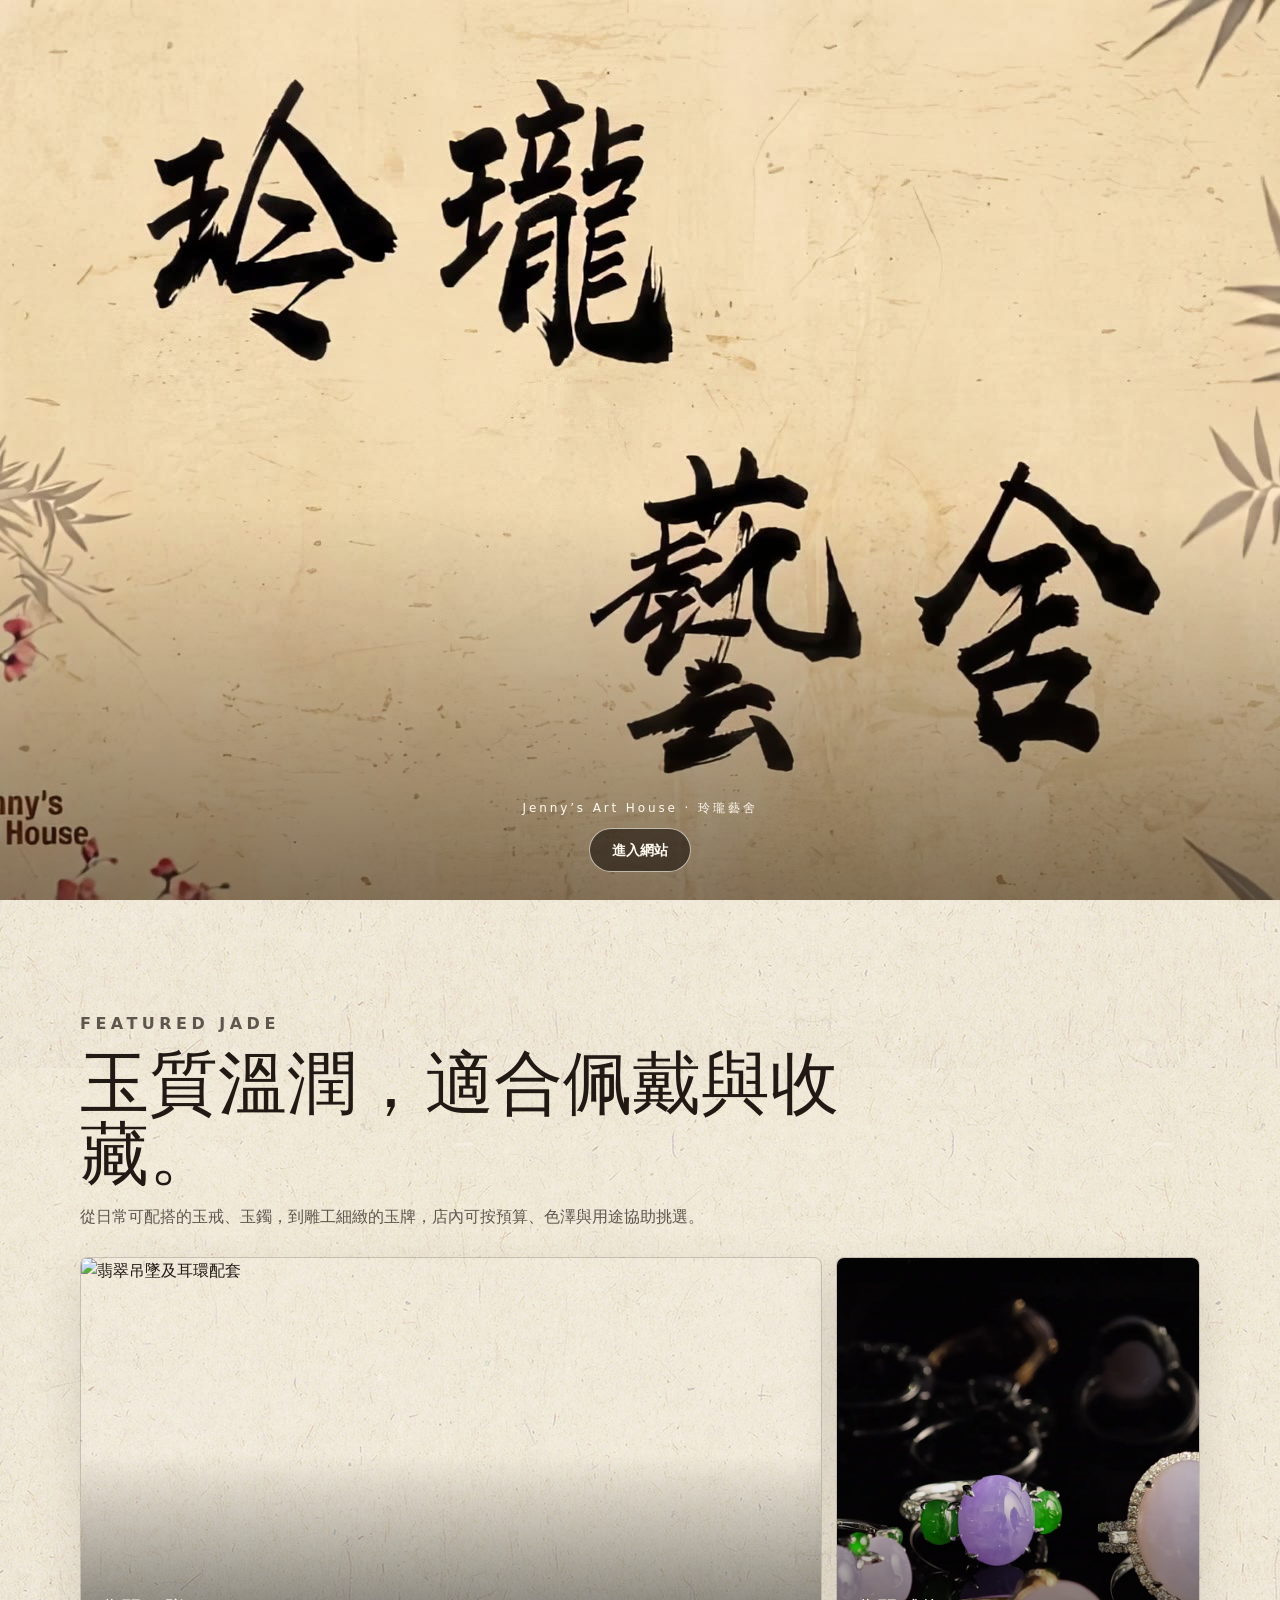
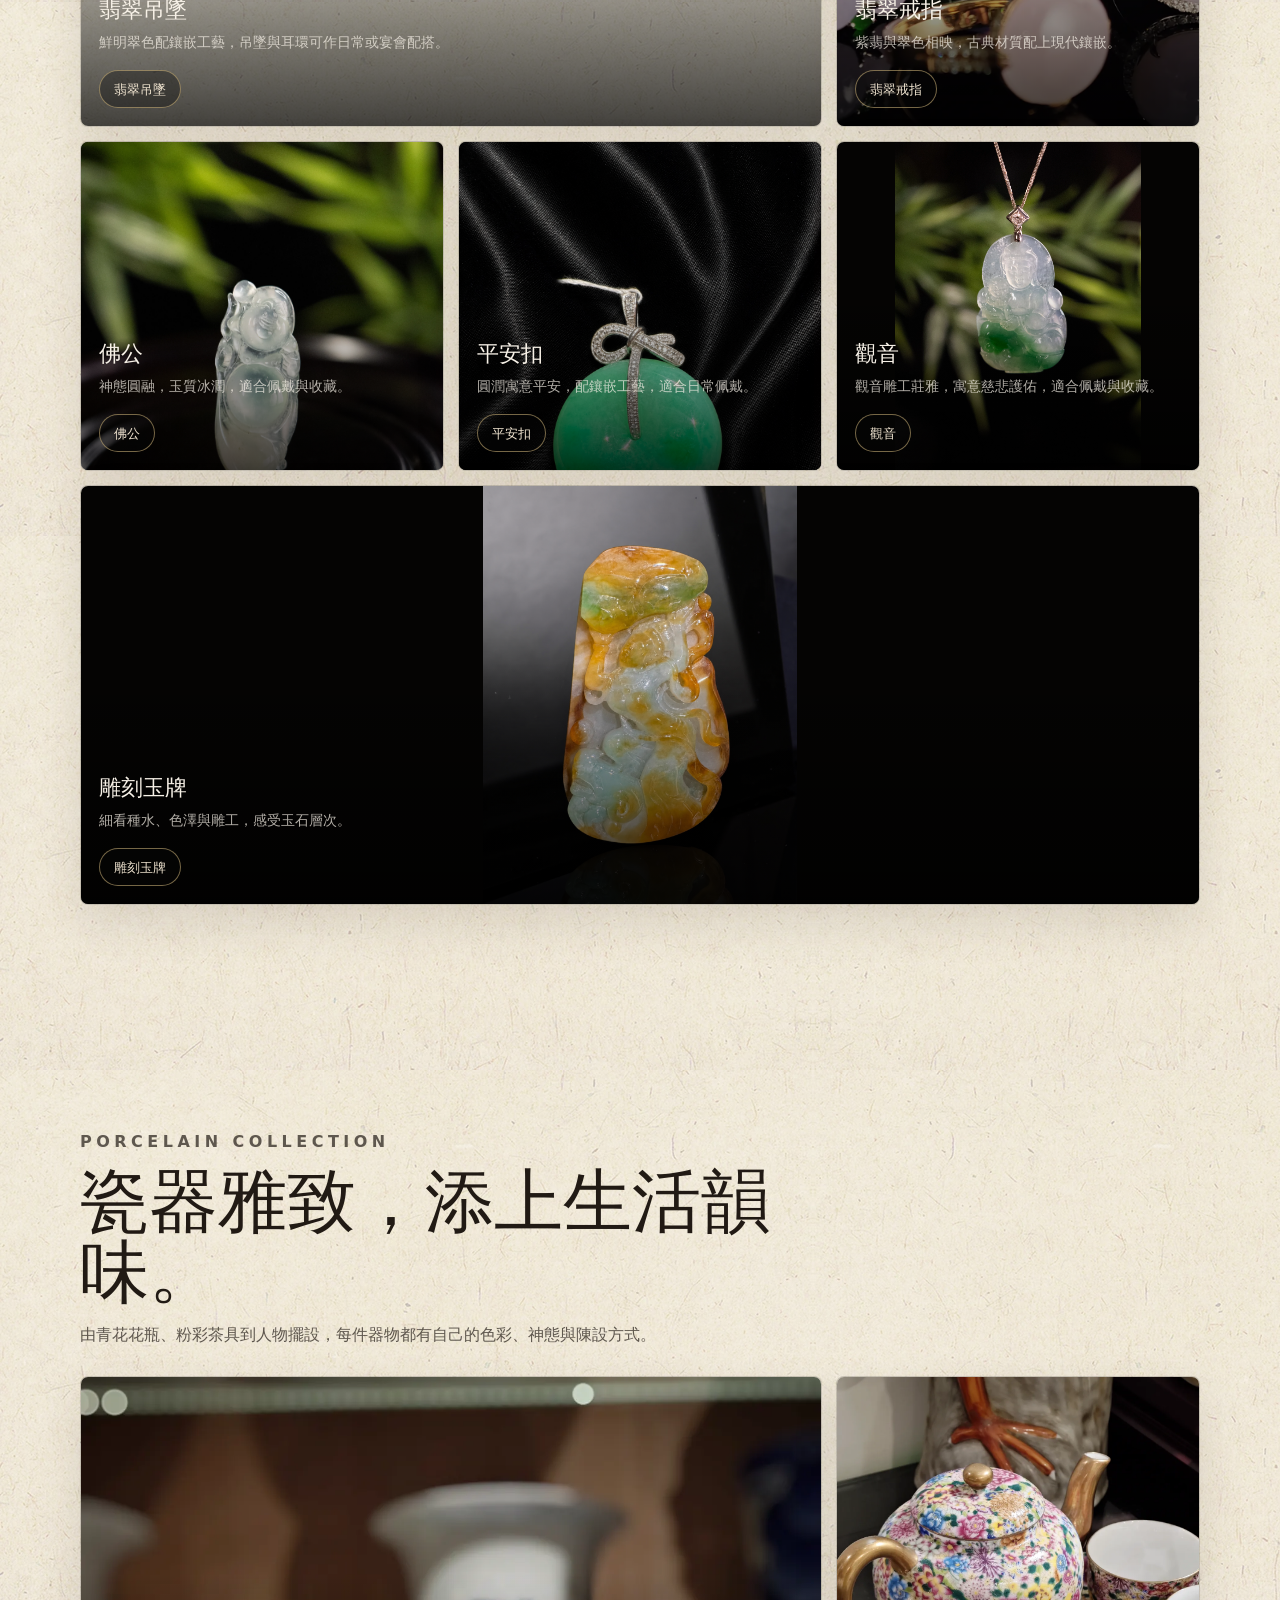
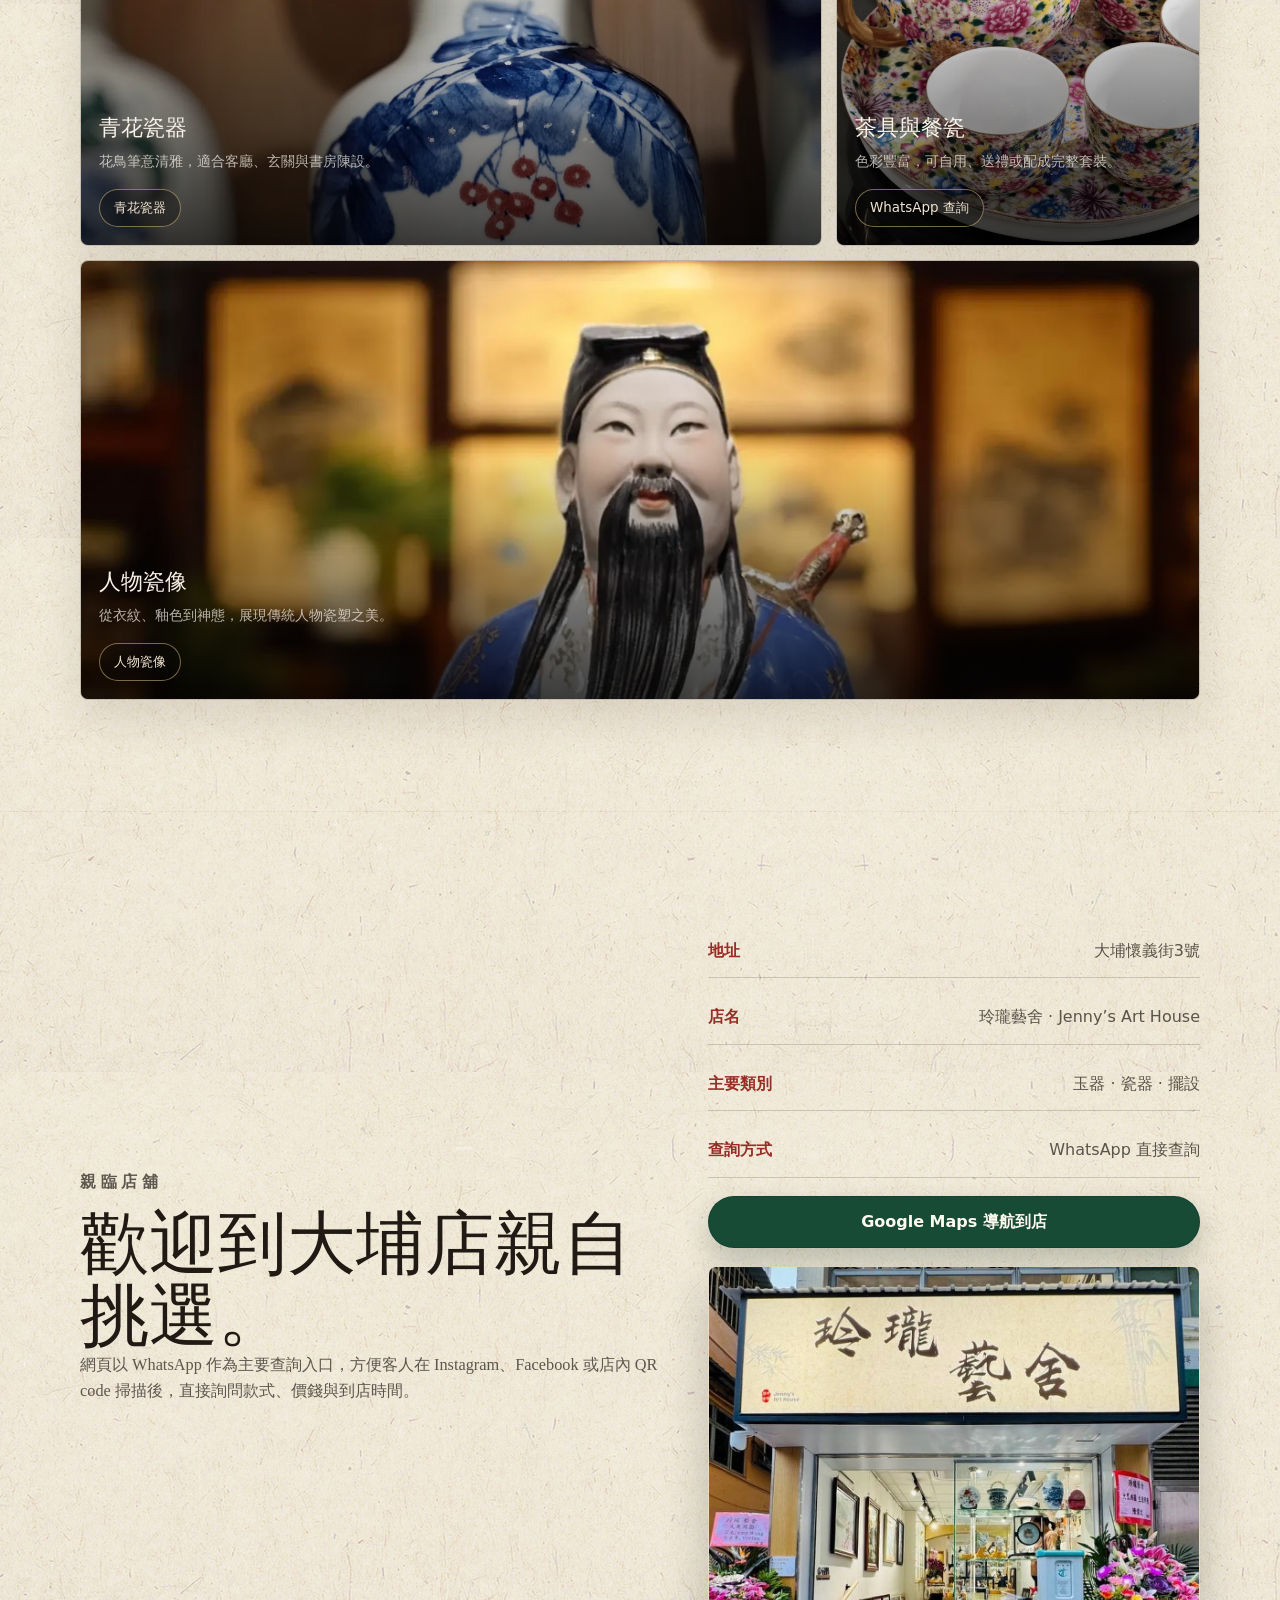
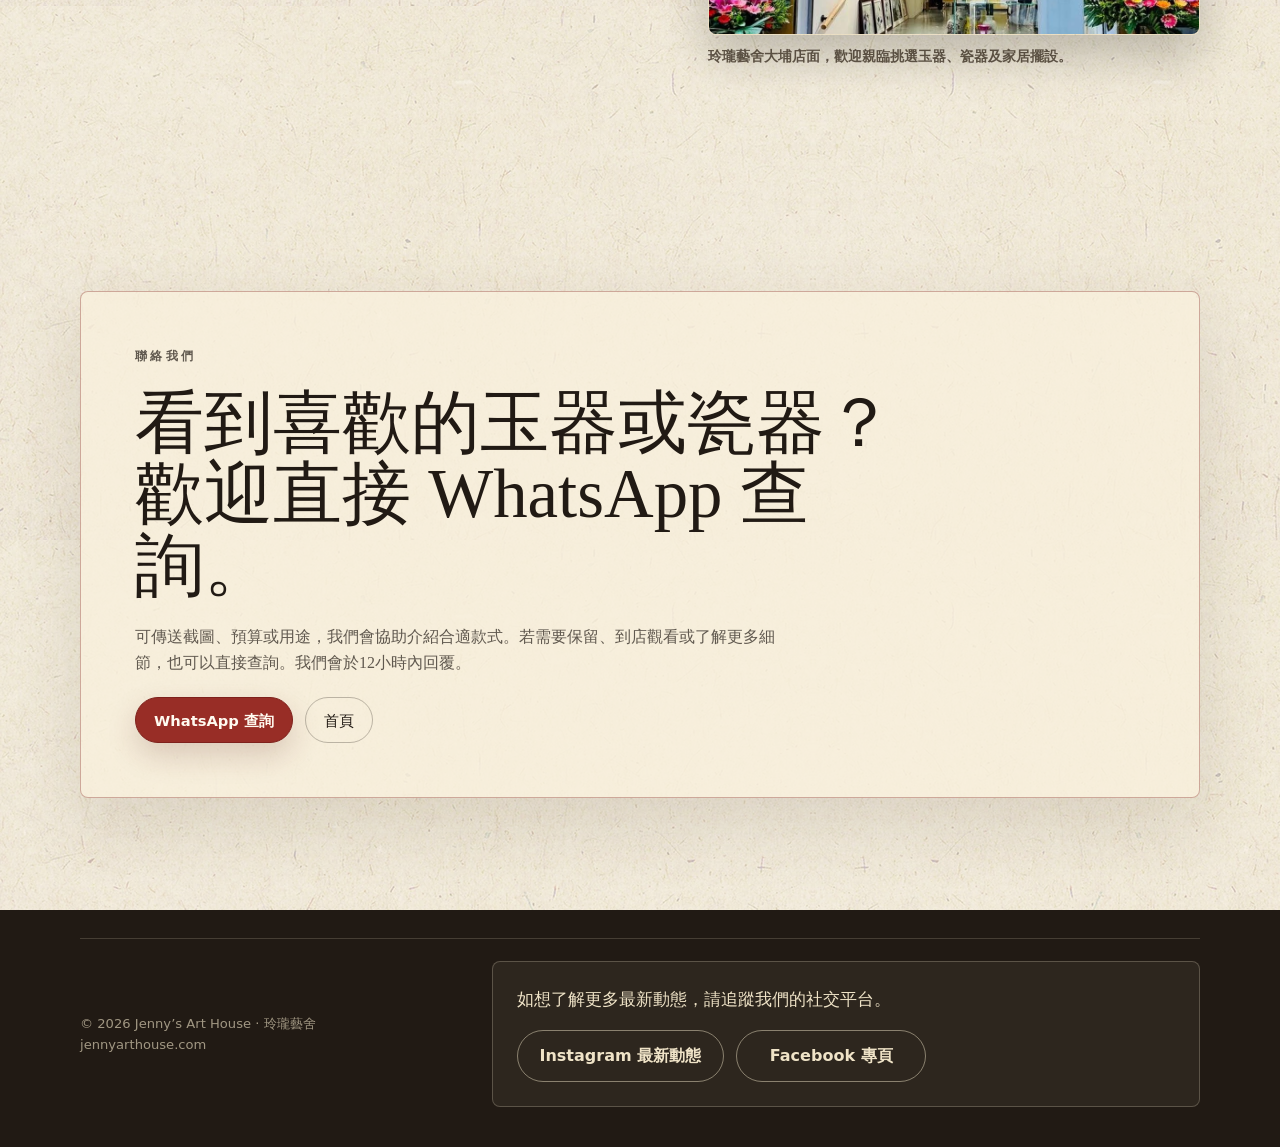
==== index.html @ 957bd38a "Replace icy Buddha photos" ====
<!doctype html>
<html lang="zh-Hant">
<head>
  <meta charset="utf-8">
  <meta name="viewport" content="width=device-width, initial-scale=1">
  <meta name="description" content="Jenny’s Art House 玲瓏藝舍是位於香港大埔懷義街3號的玉器與瓷器精品店，提供典雅玉飾、現代瓷器與家居擺設。">
  <title>Jenny’s Art House 玲瓏藝舍 | 玉器與瓷器</title>
  <style>
    :root {
      --ink: #0b0b0b;
      --charcoal: #141311;
      --panel: #1d1a16;
      --paper: #f7f1e7;
      --muted: #b9ab97;
      --gold: #d8bd80;
      --soft-gold: #f1e5d1;
      --jade: #74a889;
      --porcelain: #d9e6ed;
      --line: rgba(241, 229, 209, .18);
      --shadow: 0 24px 80px rgba(0, 0, 0, .32);
    }

    * {
      box-sizing: border-box;
    }

    html {
      scroll-behavior: smooth;
    }

    body {
      margin: 0;
      color: var(--paper);
      background: var(--ink);
      font-family: "Noto Serif TC", "Songti TC", "PMingLiU", Georgia, serif;
      line-height: 1.6;
      -webkit-font-smoothing: antialiased;
      text-rendering: optimizeLegibility;
    }

    body.intro-active {
      overflow: hidden;
    }

    a {
      color: inherit;
      text-decoration: none;
    }

    img,
    svg {
      display: block;
      max-width: 100%;
    }

    .intro {
      position: fixed;
      inset: 0;
      z-index: 1000;
      display: grid;
      place-items: center;
      min-height: 100svh;
      padding: 24px;
      background:
        radial-gradient(circle at 50% 42%, rgba(216, 189, 128, .12), transparent 36%),
        radial-gradient(circle at 18% 18%, rgba(116, 168, 137, .1), transparent 32%),
        #0b0b0b;
      transition: opacity .85s ease, visibility .85s ease;
    }

    .intro.is-hidden {
      opacity: 0;
      visibility: hidden;
      pointer-events: none;
    }

    .intro-inner {
      display: grid;
      place-items: center;
      width: min(92vw, 520px);
      text-align: center;
    }

    .plum-mark {
      width: clamp(164px, 48vw, 300px);
      overflow: visible;
      opacity: 0;
      transform: scale(.48) rotate(-28deg);
      animation: bloom 2.5s cubic-bezier(.2, .78, .22, 1) forwards;
      filter: drop-shadow(0 18px 50px rgba(216, 189, 128, .18));
    }

    .plum-mark .petal {
      transform-box: fill-box;
      transform-origin: center;
      opacity: 0;
      animation: petalOpen 1.45s cubic-bezier(.25, .8, .25, 1) forwards;
    }

    .plum-mark .p2 { animation-delay: .15s; }
    .plum-mark .p3 { animation-delay: .3s; }
    .plum-mark .p4 { animation-delay: .45s; }
    .plum-mark .p5 { animation-delay: .6s; }
    .plum-mark .branch { stroke-dasharray: 470; stroke-dashoffset: 470; animation: branchDraw 2.1s ease .15s forwards; }
    .plum-mark .small { opacity: 0; animation: fadeUp .9s ease 1.25s forwards; }

    .intro-title {
      margin: 22px 0 6px;
      color: var(--soft-gold);
      font-family: "Cormorant Garamond", Georgia, serif;
      font-size: clamp(2rem, 9vw, 4.7rem);
      font-weight: 500;
      letter-spacing: .1em;
      line-height: .95;
      opacity: 0;
      transform: translateY(14px) scale(.96);
      animation: titlePop 1s cubic-bezier(.2, .78, .22, 1) 1.5s forwards;
    }

    .intro-subtitle {
      margin: 0 0 26px;
      color: rgba(241, 229, 209, .72);
      font-size: clamp(.9rem, 3vw, 1.05rem);
      letter-spacing: .32em;
      opacity: 0;
      animation: fadeUp .8s ease 1.8s forwards;
    }

    .intro .cta {
      opacity: 0;
      transform: translateY(12px);
      animation: fadeUp .85s ease 2.25s forwards;
    }

    @keyframes bloom {
      0% { opacity: 0; transform: scale(.48) rotate(-28deg); }
      34% { opacity: 1; }
      100% { opacity: 1; transform: scale(1) rotate(0deg); }
    }

    @keyframes petalOpen {
      0% { opacity: 0; transform: scale(.2) rotate(-18deg); }
      100% { opacity: 1; transform: scale(1) rotate(0deg); }
    }

    @keyframes branchDraw {
      to { stroke-dashoffset: 0; }
    }

    @keyframes titlePop {
      to { opacity: 1; transform: translateY(0) scale(1); }
    }

    @keyframes fadeUp {
      to { opacity: 1; transform: translateY(0); }
    }

    @media (prefers-reduced-motion: reduce) {
      *,
      *::before,
      *::after {
        scroll-behavior: auto !important;
        animation-duration: .01ms !important;
        animation-iteration-count: 1 !important;
        transition-duration: .01ms !important;
      }

      body.intro-active {
        overflow: auto;
      }

      .intro {
        display: none;
      }
    }

    .site-header {
      position: sticky;
      top: 0;
      z-index: 20;
      border-bottom: 1px solid rgba(241, 229, 209, .12);
      background: rgba(11, 11, 11, .78);
      backdrop-filter: blur(18px);
    }

    .nav {
      display: flex;
      align-items: center;
      justify-content: space-between;
      gap: 16px;
      width: min(1120px, calc(100% - 32px));
      min-height: 68px;
      margin: 0 auto;
    }

    .brand {
      display: grid;
      gap: 1px;
      flex: 0 0 auto;
      font-family: "Cormorant Garamond", Georgia, serif;
      font-size: 1rem;
      letter-spacing: .16em;
      color: var(--soft-gold);
      line-height: 1.1;
    }

    .brand span {
      color: var(--muted);
      font-family: "Noto Serif TC", "Songti TC", serif;
      font-size: .7rem;
      letter-spacing: .26em;
    }

    .nav-links {
      display: none;
      align-items: center;
      gap: 22px;
      color: rgba(247, 241, 231, .78);
      font-family: "Noto Sans TC", system-ui, sans-serif;
      font-size: .88rem;
    }

    .nav-links a {
      transition: color .2s ease;
    }

    .nav-links a:hover {
      color: var(--soft-gold);
    }

    .category-shortcuts {
      position: fixed;
      top: 68px;
      left: 0;
      right: 0;
      z-index: 19;
      display: flex;
      gap: 8px;
      overflow-x: auto;
      padding: 8px max(16px, calc((100vw - 1120px) / 2));
      border-bottom: 1px solid rgba(241, 229, 209, .12);
      background: rgba(11, 11, 11, .62);
      backdrop-filter: blur(14px);
      scrollbar-width: none;
    }

    .category-shortcuts::-webkit-scrollbar {
      display: none;
    }

    .category-shortcuts a {
      flex: 0 0 auto;
      display: inline-flex;
      align-items: center;
      min-height: 34px;
      padding: 0 12px;
      border: 1px solid rgba(216, 189, 128, .28);
      border-radius: 999px;
      color: var(--soft-gold);
      background: rgba(247, 241, 231, .08);
      font-family: "Noto Sans TC", system-ui, sans-serif;
      font-size: .78rem;
      font-weight: 650;
      white-space: nowrap;
    }

    .cta {
      display: inline-flex;
      align-items: center;
      justify-content: center;
      gap: 10px;
      min-height: 46px;
      padding: 0 18px;
      border: 1px solid rgba(216, 189, 128, .7);
      border-radius: 999px;
      color: #17120c;
      background: linear-gradient(135deg, #f8e9bf, #cda75b);
      box-shadow: 0 12px 34px rgba(216, 189, 128, .16);
      font-family: "Noto Sans TC", system-ui, sans-serif;
      font-size: .92rem;
      font-weight: 600;
      white-space: nowrap;
      transition: transform .2s ease, box-shadow .2s ease;
    }

    .cta:hover {
      transform: translateY(-2px);
      box-shadow: 0 18px 44px rgba(216, 189, 128, .24);
    }

    .cta svg {
      width: 18px;
      height: 18px;
    }

    main {
      overflow: hidden;
    }

    .hero {
      position: relative;
      display: grid;
      align-items: center;
      min-height: calc(100svh - 68px);
      padding: clamp(44px, 8vw, 88px) 0 clamp(56px, 9vw, 96px);
      background:
        linear-gradient(100deg, rgba(11, 11, 11, .98) 0%, rgba(11, 11, 11, .72) 46%, rgba(11, 11, 11, .25) 100%),
        radial-gradient(circle at 78% 32%, rgba(216, 189, 128, .18), transparent 27%),
        linear-gradient(145deg, #11100e 0%, #1c1915 52%, #0b0b0b 100%);
    }

    .hero::after {
      content: "";
      position: absolute;
      inset: auto 0 0;
      height: 120px;
      background: linear-gradient(180deg, transparent, var(--ink));
      pointer-events: none;
    }

    .hero-wrap {
      position: relative;
      z-index: 1;
      display: grid;
      gap: clamp(34px, 8vw, 68px);
      width: min(1120px, calc(100% - 32px));
      margin: 0 auto;
    }

    .hero-copy {
      max-width: 680px;
    }

    .eyebrow {
      margin: 0 0 14px;
      color: var(--gold);
      font-family: "Noto Sans TC", system-ui, sans-serif;
      font-size: .78rem;
      font-weight: 600;
      letter-spacing: .28em;
      text-transform: uppercase;
    }

    h1,
    h2,
    h3,
    p {
      margin-top: 0;
    }

    h1 {
      margin-bottom: 18px;
      color: var(--soft-gold);
      font-family: "Cormorant Garamond", Georgia, serif;
      font-size: clamp(3.2rem, 16vw, 8.25rem);
      font-weight: 500;
      line-height: .82;
      letter-spacing: 0;
    }

    .hero-lede {
      max-width: 590px;
      margin-bottom: 28px;
      color: rgba(247, 241, 231, .78);
      font-size: clamp(1.03rem, 3.6vw, 1.32rem);
    }

    .hero-actions {
      display: flex;
      flex-wrap: wrap;
      gap: 12px;
      align-items: center;
    }

    .ghost-link {
      display: inline-flex;
      align-items: center;
      justify-content: center;
      min-height: 46px;
      padding: 0 18px;
      border: 1px solid rgba(247, 241, 231, .2);
      border-radius: 999px;
      color: var(--paper);
      font-family: "Noto Sans TC", system-ui, sans-serif;
      font-size: .92rem;
      transition: border-color .2s ease, background .2s ease;
    }

    .ghost-link:hover {
      border-color: rgba(216, 189, 128, .62);
      background: rgba(216, 189, 128, .08);
    }

    .hero-art {
      display: grid;
      grid-template-columns: 1fr 1fr;
      gap: 12px;
      min-height: 320px;
    }

    .object-tile {
      position: relative;
      overflow: hidden;
      min-height: 220px;
      border: 1px solid rgba(247, 241, 231, .14);
      border-radius: 8px;
      background: rgba(255, 255, 255, .04);
      box-shadow: var(--shadow);
      isolation: isolate;
    }

    .object-tile.large {
      grid-row: span 2;
      min-height: 456px;
    }

    .object-tile::before {
      content: "";
      position: absolute;
      inset: 0;
      z-index: -1;
      background: radial-gradient(circle at 50% 28%, rgba(255, 255, 255, .18), transparent 28%),
        linear-gradient(155deg, rgba(216, 189, 128, .1), rgba(255, 255, 255, .03));
    }

    .art-label {
      position: absolute;
      inset: auto 16px 14px;
      display: flex;
      align-items: end;
      justify-content: space-between;
      gap: 10px;
      color: rgba(247, 241, 231, .88);
      font-size: .86rem;
    }

    .art-label span {
      color: var(--muted);
      font-family: "Noto Sans TC", system-ui, sans-serif;
      font-size: .72rem;
    }

    .vase,
    .jade-disc,
    .tea-bowl {
      position: absolute;
      inset: 8% 8% 18%;
      margin: auto;
      width: min(74%, 280px);
      height: auto;
    }

    .jade-disc {
      inset-top: 12%;
      width: min(70%, 210px);
    }

    .tea-bowl {
      inset-top: 18%;
      width: min(78%, 230px);
    }

    section {
      padding: clamp(60px, 11vw, 112px) 0;
    }

    .section-wrap {
      width: min(1120px, calc(100% - 32px));
      margin: 0 auto;
    }

    .section-head {
      display: grid;
      gap: 12px;
      max-width: 760px;
      margin-bottom: 28px;
    }

    h2 {
      margin-bottom: 0;
      color: var(--soft-gold);
      font-size: clamp(2rem, 8vw, 4.3rem);
      font-weight: 500;
      line-height: 1.04;
    }

    .section-head p {
      margin-bottom: 0;
      color: rgba(247, 241, 231, .68);
      font-size: 1rem;
    }

    .gallery {
      display: grid;
      grid-template-columns: 1fr;
      gap: 14px;
    }

    .gallery-card {
      position: relative;
      overflow: hidden;
      min-height: 330px;
      border: 1px solid var(--line);
      border-radius: 8px;
      background: linear-gradient(145deg, rgba(255, 255, 255, .08), rgba(255, 255, 255, .02));
    }

    .gallery-card::after {
      content: "";
      position: absolute;
      inset: 0;
      background: linear-gradient(180deg, transparent 42%, rgba(0, 0, 0, .72) 100%);
      pointer-events: none;
    }

    .gallery-visual {
      position: absolute;
      inset: 0;
      display: grid;
      place-items: center;
      padding: 36px;
      color: inherit;
      text-decoration: none;
    }

    .gallery-visual svg {
      width: min(78%, 310px);
      height: auto;
      filter: drop-shadow(0 22px 42px rgba(0, 0, 0, .28));
    }

    .gallery-copy {
      position: absolute;
      inset: auto 18px 18px;
      z-index: 2;
    }

    .gallery-copy h3 {
      margin-bottom: 4px;
      color: var(--paper);
      font-size: 1.35rem;
      font-weight: 500;
    }

    .gallery-copy p {
      margin-bottom: 16px;
      color: rgba(247, 241, 231, .72);
      font-family: "Noto Sans TC", system-ui, sans-serif;
      font-size: .9rem;
    }

    .mini-cta {
      display: inline-flex;
      align-items: center;
      min-height: 38px;
      padding: 0 14px;
      border: 1px solid rgba(216, 189, 128, .54);
      border-radius: 999px;
      color: var(--soft-gold);
      background: rgba(11, 11, 11, .36);
      font-family: "Noto Sans TC", system-ui, sans-serif;
      font-size: .84rem;
    }

    .about-band {
      background:
        linear-gradient(180deg, rgba(255, 255, 255, .02), rgba(255, 255, 255, .04)),
        var(--charcoal);
    }

    .about-grid {
      display: grid;
      gap: 28px;
      align-items: center;
    }

    .about-copy p {
      max-width: 650px;
      color: rgba(247, 241, 231, .72);
      font-size: 1.02rem;
    }

    .details {
      display: grid;
      gap: 12px;
      font-family: "Noto Sans TC", system-ui, sans-serif;
    }

    .visit-side {
      display: grid;
      gap: 18px;
    }

    .detail-row {
      display: flex;
      align-items: baseline;
      justify-content: space-between;
      gap: 16px;
      padding: 14px 0;
      border-bottom: 1px solid rgba(247, 241, 231, .12);
    }

    .detail-row strong {
      color: var(--soft-gold);
      font-weight: 600;
    }

    .detail-row span {
      color: rgba(247, 241, 231, .7);
      text-align: right;
    }

    .map-link {
      display: inline-flex;
      align-items: center;
      justify-content: center;
      min-height: 48px;
      padding: 12px 18px;
      border: 1px solid rgba(18, 67, 47, .95);
      border-radius: 999px;
      background: #174b36;
      color: #fffaf0 !important;
      font-family: "Noto Sans TC", system-ui, sans-serif;
      font-weight: 700;
      text-decoration: none;
      box-shadow: 0 12px 28px rgba(20, 49, 38, .24);
      transition: background .25s ease, border-color .25s ease, transform .25s ease;
    }

    .map-link:visited {
      color: #fffaf0 !important;
    }

    .map-link:hover {
      background: #103a2a;
      border-color: rgba(16, 58, 42, 1);
      transform: translateY(-1px);
    }

    .shopfront-card {
      display: grid;
      gap: 10px;
      margin: 0;
    }

    .shopfront-card img {
      width: 100%;
      aspect-ratio: 4 / 3;
      object-fit: cover;
      object-position: center top;
      border: 1px solid rgba(216, 189, 128, .24);
      border-radius: 8px;
      box-shadow: 0 20px 46px rgba(0, 0, 0, .22);
    }

    .shopfront-card figcaption {
      color: rgba(55, 43, 31, .78);
      font-family: "Noto Sans TC", system-ui, sans-serif;
      font-size: .86rem;
      font-weight: 600;
    }

    .contact-panel {
      display: grid;
      gap: 22px;
      padding: clamp(28px, 7vw, 54px);
      border: 1px solid rgba(216, 189, 128, .22);
      border-radius: 8px;
      background:
        radial-gradient(circle at 90% 18%, rgba(116, 168, 137, .14), transparent 28%),
        linear-gradient(145deg, rgba(216, 189, 128, .09), rgba(255, 255, 255, .03));
      box-shadow: var(--shadow);
    }

    .contact-panel h2 {
      max-width: 760px;
    }

    .contact-panel p {
      max-width: 650px;
      color: rgba(247, 241, 231, .7);
      margin-bottom: 0;
    }

    footer {
      padding: 28px 0 40px;
      color: rgba(247, 241, 231, .48);
      font-family: "Noto Sans TC", system-ui, sans-serif;
      font-size: .82rem;
    }

    .footer-wrap {
      display: flex;
      flex-wrap: wrap;
      align-items: flex-start;
      justify-content: space-between;
      gap: 12px;
      width: min(1120px, calc(100% - 32px));
      margin: 0 auto;
      border-top: 1px solid rgba(247, 241, 231, .1);
      padding-top: 22px;
    }

    .social-follow {
      display: grid;
      gap: 10px;
      max-width: 520px;
      color: rgba(247, 241, 231, .68);
    }

    .social-follow p {
      margin: 0;
    }

    .social-links {
      display: flex;
      flex-wrap: wrap;
      gap: 10px;
    }

    .social-links a {
      display: inline-flex;
      align-items: center;
      min-height: 38px;
      padding: 0 14px;
      border: 1px solid rgba(216, 189, 128, .34);
      border-radius: 999px;
      color: var(--soft-gold);
      transition: border-color .2s ease, background .2s ease;
    }

    .social-links a:hover {
      border-color: rgba(216, 189, 128, .72);
      background: rgba(216, 189, 128, .08);
    }

    @media (min-width: 760px) {
      .nav-links {
        display: flex;
      }

      .hero-wrap {
        grid-template-columns: minmax(0, 1.02fr) minmax(350px, .98fr);
        align-items: center;
      }

      .gallery {
        grid-template-columns: repeat(3, 1fr);
      }

      .gallery-card:first-child {
        grid-column: span 2;
      }

      .jade-grid .gallery-card.carved-card {
        grid-column: span 3;
        min-height: 420px;
      }

      .about-grid {
        grid-template-columns: 1fr .82fr;
      }
    }

    @media (max-width: 520px) {
      .nav {
        width: min(100% - 24px, 1120px);
        min-height: 64px;
      }

      .brand {
        font-size: .9rem;
      }

      .site-header .cta {
        min-height: 40px;
        padding: 0 12px;
        font-size: .82rem;
      }

      .site-header .cta svg {
        display: none;
      }

      .hero {
        min-height: auto;
      }

      .hero-art {
        grid-template-columns: 1fr;
      }

      .object-tile.large {
        min-height: 360px;
      }

      .object-tile {
        min-height: 270px;
      }

      .hero-actions,
      .contact-panel .hero-actions {
        align-items: stretch;
        flex-direction: column;
      }

      .cta,
      .ghost-link {
        width: 100%;
      }

      .detail-row {
        display: grid;
        gap: 4px;
      }

      .detail-row span {
        text-align: left;
      }
    }
  
    /* Video-led New Chinese direction */
    .intro {
      display: block;
      padding: 0;
      overflow: hidden;
      background: #eee0c2;
    }

    .intro-inner {
      position: absolute;
      inset: 0;
      z-index: 2;
      display: flex;
      align-items: flex-end;
      justify-content: center;
      width: auto;
      padding: 28px;
      background: linear-gradient(180deg, transparent 56%, rgba(26, 17, 10, .5) 100%);
    }

    .intro-video {
      width: 100%;
      height: 100%;
      object-fit: cover;
      object-position: center center;
      background: #eee0c2;
    }

    .intro-controls {
      display: grid;
      justify-items: center;
      gap: 10px;
      color: #fffaf0;
      text-align: center;
      opacity: 0;
      transform: translateY(10px);
      animation: fadeUp .8s ease 1s forwards;
    }

    .intro-controls p {
      margin: 0;
      font-family: "Noto Sans TC", system-ui, sans-serif;
      font-size: .75rem;
      letter-spacing: .24em;
    }

    .intro-enter {
      min-height: 44px;
      padding: 0 22px;
      border: 1px solid rgba(255, 250, 240, .66);
      border-radius: 999px;
      color: #fffaf0;
      background: rgba(18, 12, 8, .58);
      backdrop-filter: blur(10px);
      font: 600 .88rem "Noto Sans TC", system-ui, sans-serif;
      cursor: pointer;
      transition: background .2s ease, transform .2s ease;
    }

    .intro-enter:hover {
      background: rgba(18, 12, 8, .84);
      transform: translateY(-2px);
    }

    .site-header {
      position: fixed;
      left: 0;
      right: 0;
    }

    .hero {
      min-height: 100svh;
      overflow: hidden;
      padding-top: 150px;
      background: #eee0c2;
    }

    .hero-media {
      position: absolute;
      inset: 0;
      z-index: 0;
    }

    .hero-media video {
      width: 100%;
      height: 100%;
      object-fit: cover;
      object-position: center;
      opacity: .82;
    }

    .hero::before {
      content: "";
      position: absolute;
      inset: 0;
      z-index: 1;
      background: linear-gradient(90deg, rgba(238, 224, 194, .99) 0%, rgba(238, 224, 194, .88) 38%, rgba(238, 224, 194, .28) 72%, transparent 100%);
      pointer-events: none;
    }

    .hero::after {
      z-index: 2;
    }

    .hero-wrap {
      z-index: 3;
      display: block;
    }

    .hero-copy {
      max-width: 660px;
    }

    .hero h1 {
      color: #17120e;
      font-size: clamp(3.3rem, 11vw, 7.4rem);
      line-height: .84;
    }

    .hero h1 span {
      display: block;
      margin-top: 18px;
      font-size: .27em;
      line-height: 1.1;
      letter-spacing: .16em;
    }

    .hero .eyebrow {
      color: #982d26;
    }

    .hero-lede {
      color: rgba(23, 18, 14, .76);
    }

    .hero .ghost-link {
      border-color: rgba(23, 18, 14, .3);
      color: #17120e;
    }

    .hero .ghost-link:hover {
      border-color: rgba(152, 45, 38, .68);
      background: rgba(152, 45, 38, .08);
    }

    .object-photo,
    .gallery-visual img {
      width: 100%;
      height: 100%;
      object-fit: cover;
      transition: transform .7s cubic-bezier(.2, .78, .22, 1);
    }

    .gallery-visual {
      padding: 0;
    }

    .gallery-card:hover .gallery-visual img {
      transform: scale(1.035);
    }

    .gallery-visual.ring-entry img {
      object-position: center 58%;
    }

    .gallery-visual.buddha-entry img {
      object-fit: contain;
      object-position: center center;
      background: #050403;
    }

    .gallery-visual.peace-entry img {
      object-fit: contain;
      object-position: center center;
      background: #050403;
    }

    .gallery-visual.carved-entry img {
      position: absolute;
      inset: 0;
      object-fit: contain;
      object-position: center center;
      background: #050403;
    }

    .gallery-visual.guanyin-entry img {
      position: absolute;
      inset: 0;
      object-fit: contain;
      object-position: center center;
      background: #050403;
    }

    .gallery-card.tall {
      min-height: 470px;
    }

    @media (min-width: 760px) {
      .gallery.porcelain-grid .gallery-card:last-child {
        grid-column: span 3;
        min-height: 440px;
      }
    }

    @media (max-width: 759px) {
      .intro-inner {
        padding: 22px 16px max(22px, env(safe-area-inset-bottom));
      }

      .hero {
        min-height: 100svh;
        padding-top: 144px;
      }

      .hero-media video {
        object-position: 42% center;
      }

      .hero::before {
        background: linear-gradient(180deg, rgba(238, 224, 194, .76) 0%, rgba(238, 224, 194, .94) 48%, rgba(238, 224, 194, .9) 76%, rgba(11, 11, 11, .12) 100%);
      }

      .hero-copy {
        padding-top: 9vh;
      }

      .hero h1 {
        font-size: clamp(3.25rem, 16vw, 5.25rem);
      }

      .gallery-card,
      .gallery-card.tall {
        min-height: 390px;
      }

      .gallery-card.figure-card {
        min-height: 0;
        aspect-ratio: 3 / 4;
      }

      .gallery-visual.buddha-entry img,
      .gallery-visual.peace-entry img,
      .gallery-visual.carved-entry img {
        object-position: center center;
      }
    }
  
    @media (prefers-reduced-motion: reduce) {
      .intro { display: none; }
      .hero-media video { display: none; }
    }
  
    .hero {
      background: #eee0c2 url("assets/linglung-hero-poster.jpg") center / cover no-repeat;
    }

    /* Unified rice-paper, ink and cinnabar theme */
    body {
      color: #211a14;
      background-color: #efe3c7;
      background-image: url("assets/rice-paper-texture.webp");
      background-repeat: repeat;
      background-size: 1800px auto;
    }

    .site-header {
      border-bottom-color: rgba(33, 26, 20, .18);
      background: rgba(239, 227, 199, .9);
      box-shadow: 0 10px 30px rgba(49, 36, 24, .07);
    }

    .brand {
      color: #211a14;
    }

    .brand span,
    .nav-links {
      color: rgba(33, 26, 20, .66);
    }

    .nav-links a:hover {
      color: #982d26;
    }

    .category-shortcuts {
      border-bottom-color: rgba(33, 26, 20, .14);
      background:
        linear-gradient(180deg, rgba(239, 227, 199, .94), rgba(239, 227, 199, .84)),
        url("assets/rice-paper-texture.webp") center / 1200px auto repeat;
      box-shadow: 0 10px 30px rgba(49, 36, 24, .06);
    }

    .category-shortcuts a {
      border-color: rgba(126, 33, 28, .2);
      color: #7e211c;
      background: rgba(255, 250, 240, .56);
    }

    .cta {
      border-color: #7e211c;
      color: #fffaf0;
      background: #982d26;
      box-shadow: 0 12px 30px rgba(90, 26, 21, .18);
    }

    .cta:hover {
      background: #7e211c;
      box-shadow: 0 16px 36px rgba(90, 26, 21, .28);
    }

    .eyebrow {
      color: #982d26;
    }

    #jade,
    #visit,
    #contact {
      background-color: rgba(239, 227, 199, .9);
      background-image:
        linear-gradient(rgba(247, 241, 226, .72), rgba(247, 241, 226, .72)),
        url("assets/rice-paper-texture.webp");
      background-repeat: repeat;
      background-size: auto, 1800px auto;
    }

    #jade,
    #porcelain,
    #visit,
    #contact {
      border-top: 1px solid rgba(33, 26, 20, .12);
    }

    h2,
    .section-head h2,
    .about-copy h2,
    .contact-panel h2 {
      color: #211a14;
    }

    .section-head p,
    .about-copy p,
    .contact-panel p {
      color: rgba(33, 26, 20, .7);
    }

    .about-band {
      background-color: rgba(225, 207, 172, .92);
      background-image:
        linear-gradient(rgba(225, 207, 172, .64), rgba(225, 207, 172, .64)),
        url("assets/rice-paper-texture.webp");
      background-repeat: repeat;
      background-size: auto, 1800px auto;
    }

    @media (max-width: 759px) and (orientation: portrait) {
      .intro-inner {
        padding: 20px 18px max(24px, env(safe-area-inset-bottom));
      }

      .intro-video {
        object-fit: cover;
        object-position: center center;
      }

      .intro-controls p {
        font-size: .68rem;
        letter-spacing: .16em;
      }
    }

    .gallery-card {
      border-color: rgba(33, 26, 20, .2);
      box-shadow: 0 18px 46px rgba(48, 34, 22, .12);
    }

    .details {
      color: #211a14;
    }

    .detail-row {
      border-bottom-color: rgba(33, 26, 20, .18);
    }

    .detail-row strong {
      color: #982d26;
    }

    .detail-row span {
      color: rgba(33, 26, 20, .72);
    }

    .contact-panel {
      border-color: rgba(126, 33, 28, .34);
      background: rgba(248, 239, 220, .82);
      box-shadow: 0 26px 70px rgba(56, 40, 26, .12);
    }

    .contact-panel .ghost-link {
      border-color: rgba(33, 26, 20, .28);
      color: #211a14;
    }

    .contact-panel .ghost-link:hover {
      border-color: #982d26;
      background: rgba(152, 45, 38, .07);
    }

    footer {
      color: rgba(239, 227, 199, .62);
      background: #211a14;
    }

    .footer-wrap {
      border-top-color: rgba(239, 227, 199, .18);
    }

    .social-follow {
      color: rgba(239, 227, 199, .72);
    }

    .social-links a {
      border-color: rgba(239, 227, 199, .34);
      color: #efe3c7;
    }

    .social-links a:hover {
      border-color: #efe3c7;
      background: rgba(239, 227, 199, .08);
    }

    .footer-wrap {
      display: grid;
      grid-template-columns: minmax(220px, .7fr) minmax(380px, 1.3fr);
      gap: 30px;
      align-items: center;
    }

    .social-follow {
      max-width: none;
      gap: 16px;
      padding: 24px;
      border: 1px solid rgba(239, 227, 199, .24);
      border-radius: 8px;
      background: rgba(239, 227, 199, .06);
    }

    .social-follow p {
      color: #efe3c7;
      font-size: 1.05rem;
      line-height: 1.65;
    }

    .social-links {
      gap: 12px;
    }

    .social-links a {
      justify-content: center;
      min-width: 190px;
      min-height: 52px;
      padding: 0 22px;
      border-color: rgba(239, 227, 199, .48);
      font-size: 1rem;
      font-weight: 600;
    }

    @media (max-width: 759px) {
      .footer-wrap {
        grid-template-columns: 1fr;
      }

      .social-follow {
        padding: 20px;
      }

      .social-links {
        display: grid;
        grid-template-columns: 1fr;
      }

      .social-links a {
        width: 100%;
      }
    }
</style>
  <style>
    /* Seamless handoff: fade the shared paper texture over the opening visual. */
    .hero,
    .home-hero,
    .site-hero,
    .intro-hero,
    .landing-hero {
      position: relative;
      isolation: isolate;
      overflow: hidden;
    }

    .hero::after,
    .home-hero::after,
    .site-hero::after,
    .intro-hero::after,
    .landing-hero::after {
      content: "";
      position: absolute;
      left: 0;
      right: 0;
      bottom: -1px;
      height: clamp(320px, 34vw, 560px);
      background-color: #efe3c7;
      background-image:
        linear-gradient(rgba(247, 241, 226, .72), rgba(247, 241, 226, .72)),
        url("assets/rice-paper-texture.webp");
      background-repeat: repeat;
      background-size: auto, 1800px auto;
      background-position: center, center;
      background-attachment: scroll, fixed;
      -webkit-mask-image: linear-gradient(180deg, transparent 0%, rgba(0, 0, 0, .12) 22%, rgba(0, 0, 0, .44) 52%, rgba(0, 0, 0, .8) 80%, #000 100%);
      mask-image: linear-gradient(180deg, transparent 0%, rgba(0, 0, 0, .12) 22%, rgba(0, 0, 0, .44) 52%, rgba(0, 0, 0, .8) 80%, #000 100%);
      pointer-events: none;
      z-index: 2;
    }

    #jade,
    .about-band,
    #visit,
    #contact {
      background-color: rgba(239, 227, 199, .9);
      background-image:
        linear-gradient(rgba(247, 241, 226, .72), rgba(247, 241, 226, .72)),
        url("assets/rice-paper-texture.webp");
      background-repeat: repeat;
      background-size: auto, 1800px auto;
      background-position: center, center;
      background-attachment: scroll, fixed;
    }

    #jade,
    #porcelain,
    #visit,
    #contact {
      border-top: 0;
    }

    #jade {
      position: relative;
      margin-top: -1px;
    }

    @media (max-width: 760px) {
      .site-header {
        display: block;
      }

      .nav {
        justify-content: flex-start;
        gap: 16px;
        width: 100%;
        min-height: 64px;
        overflow-x: auto;
        padding: 8px max(12px, env(safe-area-inset-left)) 8px max(12px, env(safe-area-inset-right));
        scrollbar-width: none;
        overscroll-behavior-x: contain;
      }

      .nav::-webkit-scrollbar {
        display: none;
      }

      .brand,
      .site-header .cta {
        flex: 0 0 auto;
        white-space: nowrap;
      }

      .nav-links {
        display: flex;
        flex: 0 0 auto;
        gap: 18px;
        white-space: nowrap;
      }

      .hero {
        padding-top: 64px;
      }

      .hero::after,
      .home-hero::after,
      .site-hero::after,
      .intro-hero::after,
      .landing-hero::after {
        height: 380px;
      }
    }
  </style>
</head>
<body class="intro-active">
  <div class="intro" id="intro" aria-label="玲瓏藝舍開場影片">
    <video class="intro-video" id="introVideo" autoplay muted playsinline preload="auto" poster="assets/linglung-poster.jpg" data-desktop-src="assets/linglung-intro.mp4" data-mobile-src="assets/linglung-intro-mobile-257.mp4" data-desktop-poster="assets/linglung-poster.jpg" data-mobile-poster="assets/linglung-poster-mobile-257.jpg">
      <source src="assets/linglung-intro.mp4" type="video/mp4">
    </video>
    <div class="intro-inner">
      <div class="intro-controls">
        <p>Jenny’s Art House · 玲瓏藝舍</p>
        <button class="intro-enter" id="introEnter" type="button">進入網站</button>
      </div>
    </div>
  </div>

  <header class="site-header">
    <nav class="nav" aria-label="Primary navigation">
      <a class="brand" href="#home">Jenny’s Art House <span>玲瓏藝舍 · 大埔懷義街3號</span></a>
      <div class="nav-links" aria-label="Sections">
        <a href="#jade">精選玉器</a>
        <a href="jade-necklaces.html">翡翠吊墜</a>
        <a href="jade-rings.html">翡翠戒指</a>
        <a href="jade-buddha.html">佛公</a>
        <a href="jade-buddha-guanyin.html">觀音</a>
        <a href="jade-peace-buckle.html">平安扣</a>
        <a href="jade-pendants.html">雕刻玉牌</a>
        <a href="blue-white-porcelain.html">青花瓷器</a>
        <a href="porcelain-figures.html">人物瓷像</a>
        <a href="#porcelain">瓷器系列</a>
        <a href="#visit">到店資訊</a>
      </div>
      <a class="cta js-whatsapp" href="#" data-message="你好！我在 jennyarthouse.com 看到你們的產品，想了解更多細節。">
        <svg viewBox="0 0 24 24" aria-hidden="true"><path fill="currentColor" d="M19.05 4.91A9.83 9.83 0 0 0 12.04 2C6.58 2 2.13 6.45 2.13 11.91c0 1.75.46 3.45 1.32 4.95L2.05 22l5.25-1.38a9.9 9.9 0 0 0 4.74 1.21h.01c5.46 0 9.91-4.45 9.91-9.91a9.86 9.86 0 0 0-2.91-7.01Z"/></svg>
        聯絡我們
      </a>
    </nav>
  </header>

  <main id="home">
    <section class="hero" aria-labelledby="hero-title">
      <div class="hero-media" aria-hidden="true">
        <video id="heroVideo" muted loop playsinline preload="metadata" poster="assets/linglung-hero-poster.jpg">
          <source src="assets/linglung-intro.mp4" type="video/mp4">
        </video>
      </div>
      <div class="hero-wrap">
        <div class="hero-copy">
          <p class="eyebrow">大埔懷義街3號 · Hong Kong · 玉器瓷器</p>
          <h1 id="hero-title">玲瓏藝舍<span>Jenny’s Art House</span></h1>
          <p class="hero-lede">玉之溫潤，瓷之澄明。玲瓏藝舍是位於大埔的實體店，精選玉器首飾、傳統瓷器與家居擺設，讓東方器物自然走進現代生活。</p>
          <div class="hero-actions">
            <a class="cta js-whatsapp" href="#" data-message="你好！我在 jennyarthouse.com 看到你們的玉器/瓷器，想了解更多細節。">
              <svg viewBox="0 0 24 24" aria-hidden="true"><path fill="currentColor" d="M19.05 4.91A9.83 9.83 0 0 0 12.04 2C6.58 2 2.13 6.45 2.13 11.91c0 1.75.46 3.45 1.32 4.95L2.05 22l5.25-1.38a9.9 9.9 0 0 0 4.74 1.21h.01c5.46 0 9.91-4.45 9.91-9.91a9.86 9.86 0 0 0-2.91-7.01Z"/></svg>
              WhatsApp 查詢
            </a>
            <a class="ghost-link" href="#jade">瀏覽精選</a>
          </div>
        </div>
      </div>
    </section>

    <section id="jade">
      <div class="section-wrap">
        <div class="section-head">
          <p class="eyebrow">精選玉器</p>
          <h2>玉質溫潤，適合佩戴與收藏。</h2>
          <p>從日常可配搭的玉戒、玉鐲，到雕工細緻的玉牌，店內可按預算、色澤與用途協助挑選。</p>
        </div>
        <div class="gallery jade-grid">
          <article class="gallery-card tall">
            <a class="gallery-visual" href="jade-necklaces.html" aria-label="瀏覽翡翠吊墜系列"><img src="assets/jade-pendant-display.jpeg" alt="翡翠吊墜及耳環配套" loading="eager"></a>
            <div class="gallery-copy">
              <h3>翡翠吊墜</h3>
              <p>鮮明翠色配鑲嵌工藝，吊墜與耳環可作日常或宴會配搭。</p>
              <a class="mini-cta" href="jade-necklaces.html">瀏覽吊墜系列</a>
            </div>
          </article>
          <article class="gallery-card tall">
            <a class="gallery-visual ring-entry" href="jade-rings.html" aria-label="瀏覽翡翠戒指系列"><img src="assets/jade-rings-collection.webp" alt="多款紫綠翡翠戒指" loading="eager"></a>
            <div class="gallery-copy">
              <h3>翡翠戒指</h3>
              <p>紫翡與翠色相映，古典材質配上現代鑲嵌。</p>
              <a class="mini-cta" href="jade-rings.html">瀏覽戒指系列</a>
            </div>
          </article>
          <article class="gallery-card">
            <a class="gallery-visual buddha-entry" href="jade-buddha.html" aria-label="瀏覽佛公玉器系列"><img src="assets/jade-buddha-icy-pendant-front.webp" alt="緬甸A玉佛公" loading="lazy"></a>
            <div class="gallery-copy">
              <h3>佛公</h3>
              <p>神態圓融，玉質冰潤，適合佩戴與收藏。</p>
              <a class="mini-cta" href="jade-buddha.html">瀏覽佛公系列</a>
            </div>
          </article>
          <article class="gallery-card">
            <a class="gallery-visual peace-entry" href="jade-peace-buckle.html" aria-label="瀏覽平安扣玉器系列"><img src="assets/jade-peace-buckle-diamond.png" alt="緬甸A玉平安扣鑲18K金鑽石" loading="lazy"></a>
            <div class="gallery-copy">
              <h3>平安扣</h3>
              <p>圓潤寓意平安，配鑲嵌工藝，適合日常佩戴。</p>
              <a class="mini-cta" href="jade-peace-buckle.html">瀏覽平安扣系列</a>
            </div>
          </article>
          <article class="gallery-card">
            <a class="gallery-visual guanyin-entry" href="jade-buddha-guanyin.html" aria-label="瀏覽觀音玉器系列"><img src="assets/jade-child-giving-guanyin-diamond-front.webp" alt="緬甸A玉送子觀音鑲18K金加鑽石" loading="lazy"></a>
            <div class="gallery-copy">
              <h3>觀音</h3>
              <p>觀音雕工莊雅，寓意慈悲護佑，適合佩戴與收藏。</p>
              <a class="mini-cta" href="jade-buddha-guanyin.html">瀏覽觀音系列</a>
            </div>
          </article>
          <article class="gallery-card carved-card">
            <a class="gallery-visual carved-entry" href="jade-pendants.html" aria-label="瀏覽雕刻玉牌系列"><img src="assets/jade-carved-plaque-entry.png" alt="黃翡雕刻玉牌" loading="lazy"></a>
            <div class="gallery-copy">
              <h3>雕刻玉牌</h3>
              <p>細看種水、色澤與雕工，感受玉石層次。</p>
              <a class="mini-cta" href="jade-pendants.html">瀏覽玉牌系列</a>
            </div>
          </article>
        </div>
      </div>
    </section>

    <section id="porcelain" class="about-band">
      <div class="section-wrap">
        <div class="section-head">
          <p class="eyebrow">瓷器系列</p>
          <h2>瓷器有形，亦有神。</h2>
          <p>由青花花瓶、粉彩茶具到人物擺設，每件器物都有自己的色彩、神態與陳設方式。</p>
        </div>
        <div class="gallery porcelain-grid">
          <article class="gallery-card tall">
            <a class="gallery-visual" href="blue-white-porcelain.html" aria-label="瀏覽青花瓷器系列"><img src="assets/blue-white-porcelain-vase.webp" alt="青花花鳥瓷瓶" loading="lazy"></a>
            <div class="gallery-copy">
              <h3>青花瓷器</h3>
              <p>花鳥筆意清雅，適合客廳、玄關與書房陳設。</p>
              <a class="mini-cta" href="blue-white-porcelain.html">瀏覽青花瓷器</a>
            </div>
          </article>
          <article class="gallery-card tall">
            <div class="gallery-visual"><img src="assets/floral-porcelain-tea-set.webp" alt="百花彩瓷茶具套裝" loading="lazy"></div>
            <div class="gallery-copy">
              <h3>茶具與餐瓷</h3>
              <p>色彩豐富，可自用、送禮或配成完整套裝。</p>
              <a class="mini-cta js-whatsapp" href="#" data-message="你好！我想查詢玲瓏藝舍的彩瓷茶具。">查詢茶具</a>
            </div>
          </article>
          <article class="gallery-card figure-card">
            <a class="gallery-visual" href="porcelain-figures.html" aria-label="瀏覽人物瓷像系列"><img src="assets/porcelain-figure-blue.webp" alt="藍袍傳統人物瓷像" loading="lazy"></a>
            <div class="gallery-copy">
              <h3>人物瓷像</h3>
              <p>從衣紋、釉色到神態，展現傳統人物瓷塑之美。</p>
              <a class="mini-cta" href="porcelain-figures.html">瀏覽人物瓷像</a>
            </div>
          </article>
        </div>
      </div>
    </section>

    <section id="visit">
      <div class="section-wrap about-grid">
        <div class="about-copy">
          <p class="eyebrow">親臨店舖</p>
          <h2>歡迎到大埔店親自挑選。</h2>
          <p>網頁以 WhatsApp 作為主要查詢入口，方便客人在 Instagram、Facebook 或店內 QR code 掃描後，直接詢問款式、價錢與到店時間。</p>
        </div>
        <div class="visit-side">
          <div class="details" aria-label="Shop details">
            <div class="detail-row"><strong>地址</strong><span>大埔懷義街3號</span></div>
            <div class="detail-row"><strong>店名</strong><span>玲瓏藝舍 · Jenny’s Art House</span></div>
            <div class="detail-row"><strong>主要類別</strong><span>玉器 · 瓷器 · 擺設</span></div>
            <div class="detail-row"><strong>查詢方式</strong><span>WhatsApp 直接查詢</span></div>
          </div>
          <a class="map-link" href="https://www.google.com/maps/dir/?api=1&destination=Jenny%27s%20Art%20House%2C%203%20Wai%20Yi%20Street%2C%20Tai%20Po%2C%20Hong%20Kong&travelmode=walking" target="_blank" rel="noopener">Google Maps 導航到店</a>
          <figure class="shopfront-card">
            <img src="assets/shopfront-jenny-art-house.jpeg" alt="玲瓏藝舍 Jenny’s Art House 大埔店面" loading="lazy">
            <figcaption>玲瓏藝舍大埔店面，歡迎親臨挑選玉器、瓷器及家居擺設。</figcaption>
          </figure>
        </div>
      </div>
    </section>

    <section id="contact">
      <div class="section-wrap">
        <div class="contact-panel">
          <p class="eyebrow">聯絡我們</p>
          <h2>看到喜歡的玉器或瓷器？歡迎直接 WhatsApp 查詢。</h2>
          <p>可傳送截圖、預算或用途，我們會協助介紹合適款式。若需要保留、到店觀看或了解更多細節，也可以直接查詢。我們會於12小時內回覆。</p>
          <div class="hero-actions">
            <a class="cta js-whatsapp" href="#" data-message="你好！我在 jennyarthouse.com 看到你們的瓷器/玉器，想了解更多細節。">
              <svg viewBox="0 0 24 24" aria-hidden="true"><path fill="currentColor" d="M19.05 4.91A9.83 9.83 0 0 0 12.04 2C6.58 2 2.13 6.45 2.13 11.91c0 1.75.46 3.45 1.32 4.95L2.05 22l5.25-1.38a9.9 9.9 0 0 0 4.74 1.21h.01c5.46 0 9.91-4.45 9.91-9.91a9.86 9.86 0 0 0-2.91-7.01Z"/></svg>
              WhatsApp 查詢
            </a>
            <a class="ghost-link" href="#home">回到首頁</a>
          </div>
        </div>
      </div>
    </section>
  </main>

  <footer>
    <div class="footer-wrap">
      <div>
        <span>© <span id="year"></span> Jenny’s Art House · 玲瓏藝舍</span><br>
        <span>jennyarthouse.com</span>
      </div>
      <div class="social-follow">
        <p>如想了解更多最新動態，請追蹤我們的社交平台。</p>
        <div class="social-links" aria-label="Social media links">
          <a href="https://www.instagram.com/jenny_art_house/" target="_blank" rel="noopener">Instagram 最新動態</a>
          <a href="https://www.facebook.com/profile.php?id=100029518591692&amp;locale=zh_HK" target="_blank" rel="noopener">Facebook 專頁</a>
        </div>
      </div>
    </div>
  </footer>

  <script>
    const whatsappNumber = "85268036381";
    const intro = document.getElementById("intro");
    const body = document.body;

    function buildWhatsAppLink(message) {
      return "https://wa.me/" + whatsappNumber + "?text=" + encodeURIComponent(message);
    }

    document.querySelectorAll(".js-whatsapp").forEach((link) => {
      link.href = buildWhatsAppLink(link.dataset.message || "你好！我想了解 Jenny’s Art House 玲瓏藝舍的產品。");
      link.target = "_blank";
      link.rel = "noopener";
    });

    document.getElementById("year").textContent = new Date().getFullYear();

    const introVideo = document.getElementById("introVideo");
    const introEnter = document.getElementById("introEnter");
    const heroVideo = document.getElementById("heroVideo");
    const introQuery = window.matchMedia("(max-width: 759px) and (orientation: portrait)");

    function setIntroVideoSource() {
      const introSrc = introQuery.matches
        ? introVideo.dataset.mobileSrc
        : introVideo.dataset.desktopSrc;
      const introPoster = introQuery.matches
        ? introVideo.dataset.mobilePoster
        : introVideo.dataset.desktopPoster;

      introVideo.poster = introPoster;
      if (!introVideo.getAttribute("src") || !introVideo.currentSrc.endsWith(introSrc)) {
        introVideo.src = introSrc;
        introVideo.load();
      }
    }

    setIntroVideoSource();
    if (introQuery.addEventListener) {
      introQuery.addEventListener("change", setIntroVideoSource);
    } else if (introQuery.addListener) {
      introQuery.addListener(setIntroVideoSource);
    }

    function dismissIntro() {
      if (intro.classList.contains("is-hidden")) return;
      intro.classList.add("is-hidden");
      body.classList.remove("intro-active");
      introVideo.pause();
      heroVideo.play().catch(() => {});
    }

    introEnter.addEventListener("click", dismissIntro);
    introVideo.addEventListener("ended", dismissIntro);
    introVideo.addEventListener("error", () => {
      introVideo.poster = introQuery.matches
        ? introVideo.dataset.mobilePoster
        : introVideo.dataset.desktopPoster;
    });

    const introPlayback = introVideo.play();
    if (introPlayback) introPlayback.catch(() => {});
  </script>
  <script src="assets/language-switcher.js"></script>
</body>
</html>
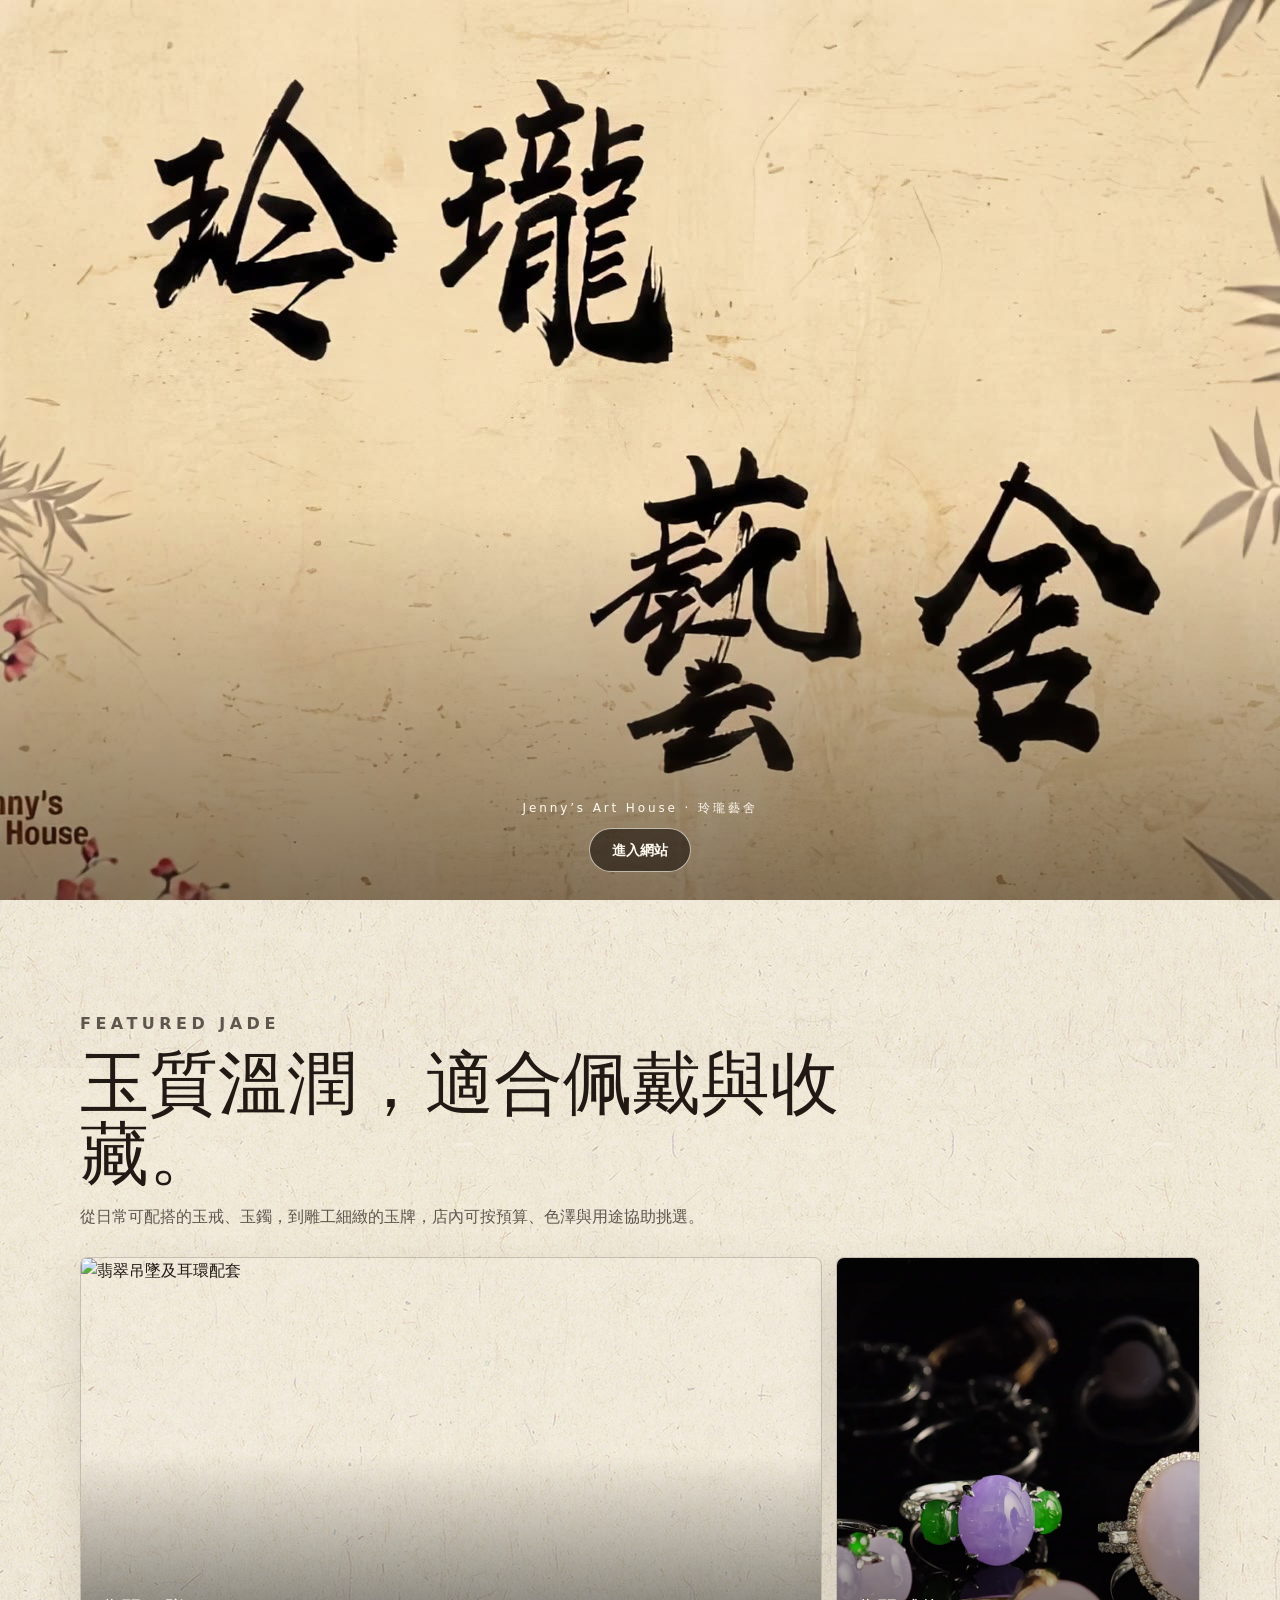
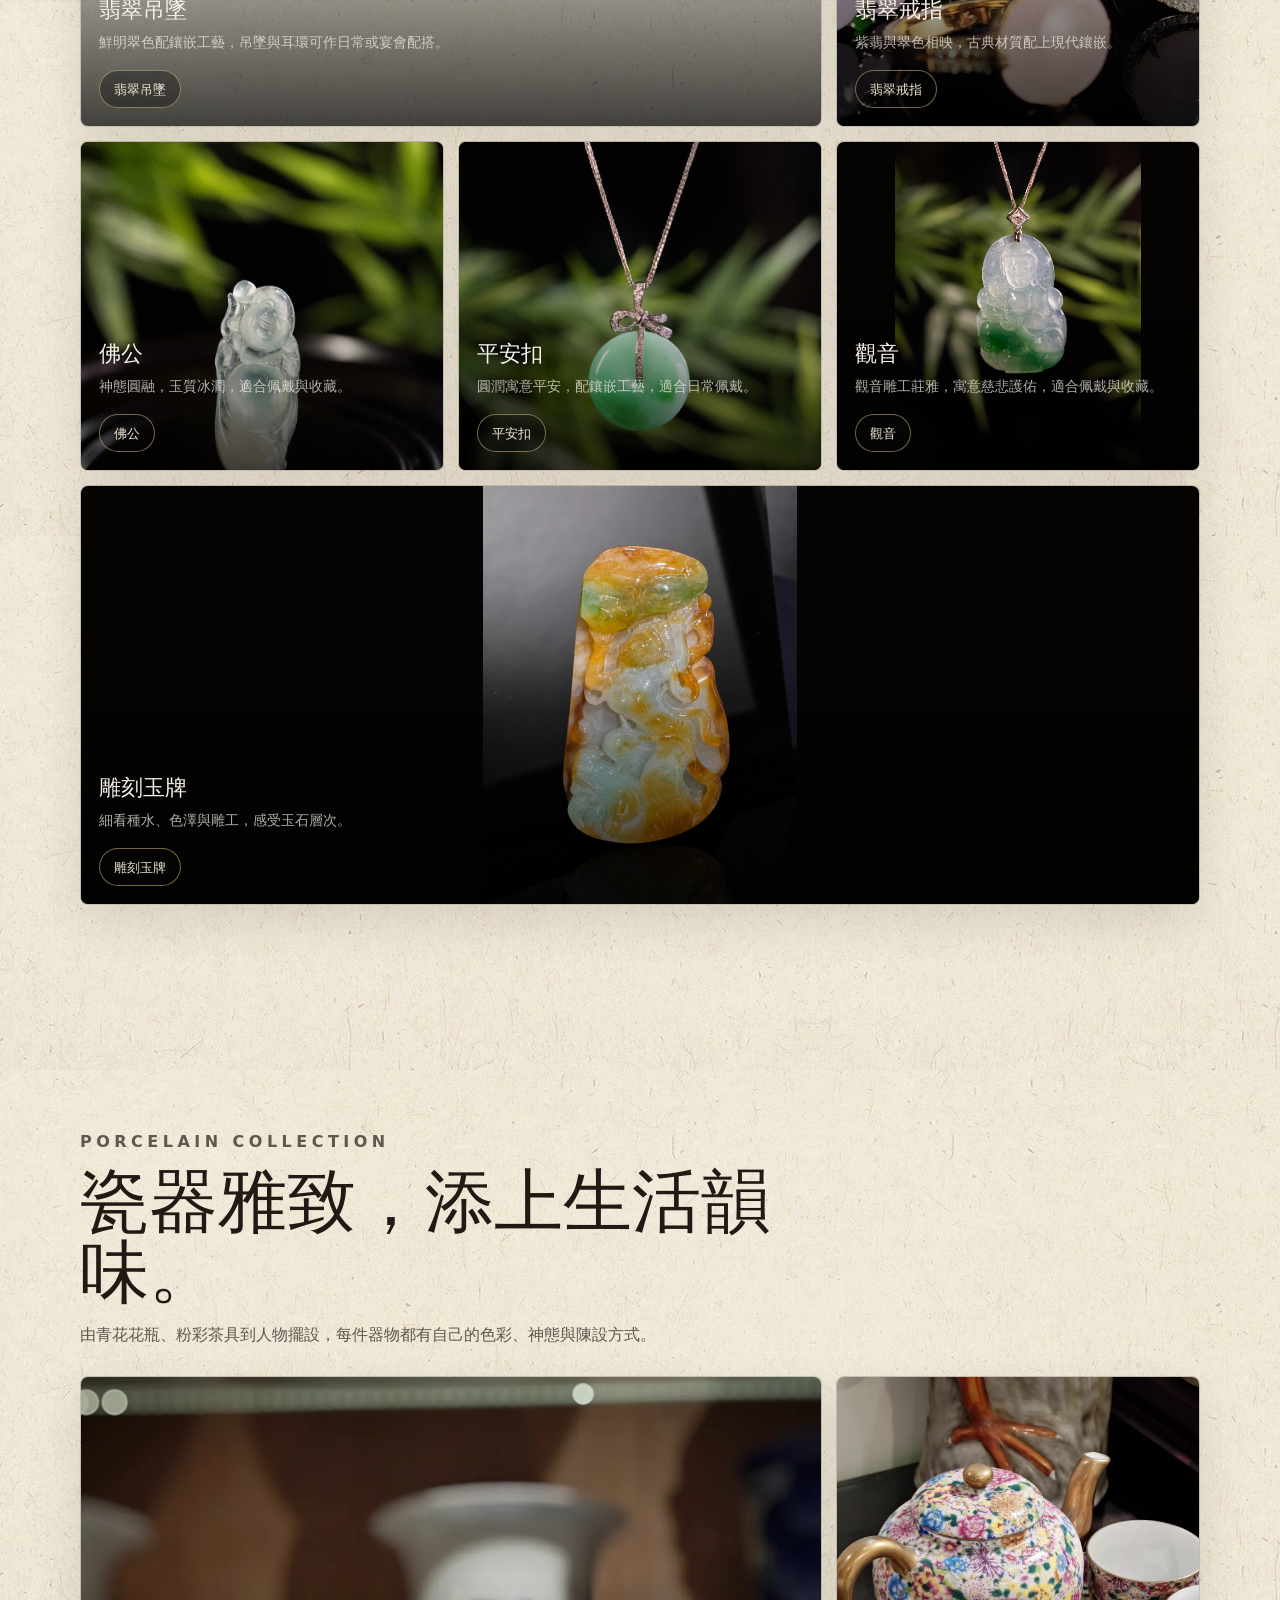
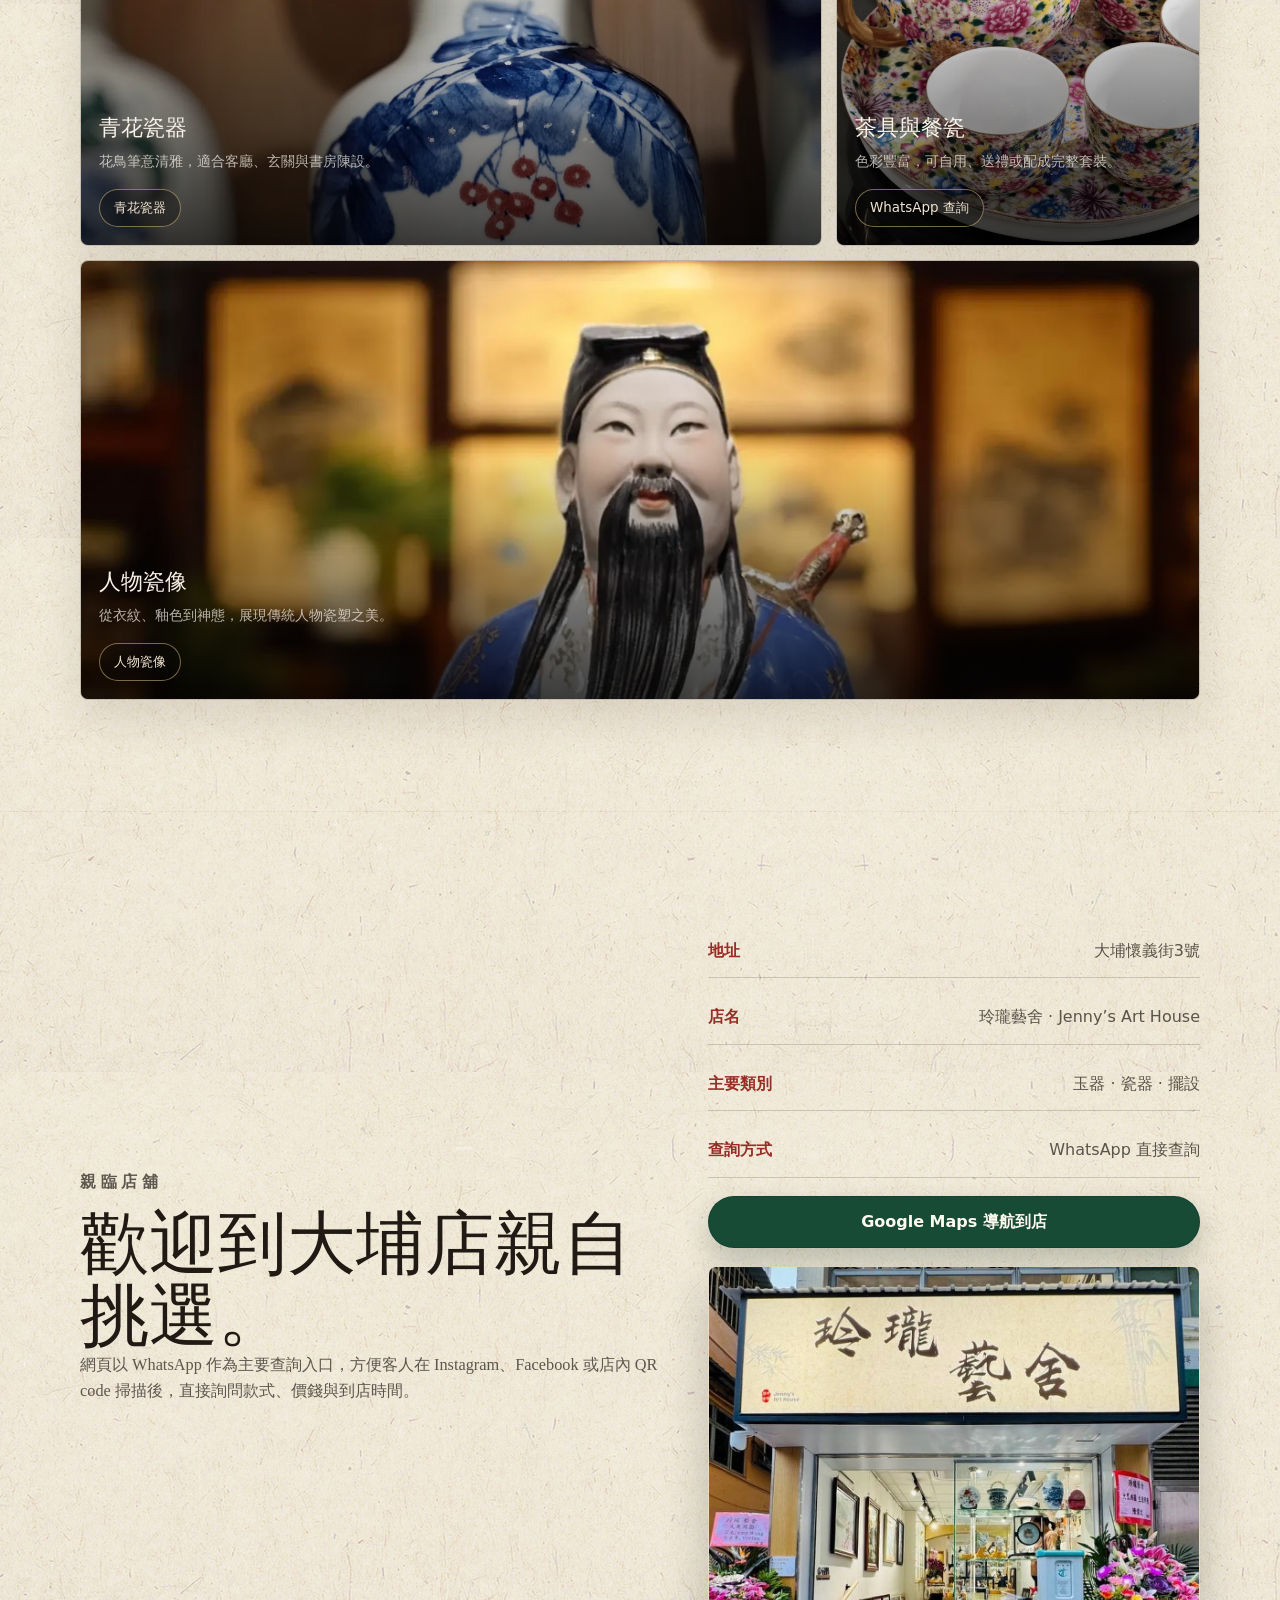
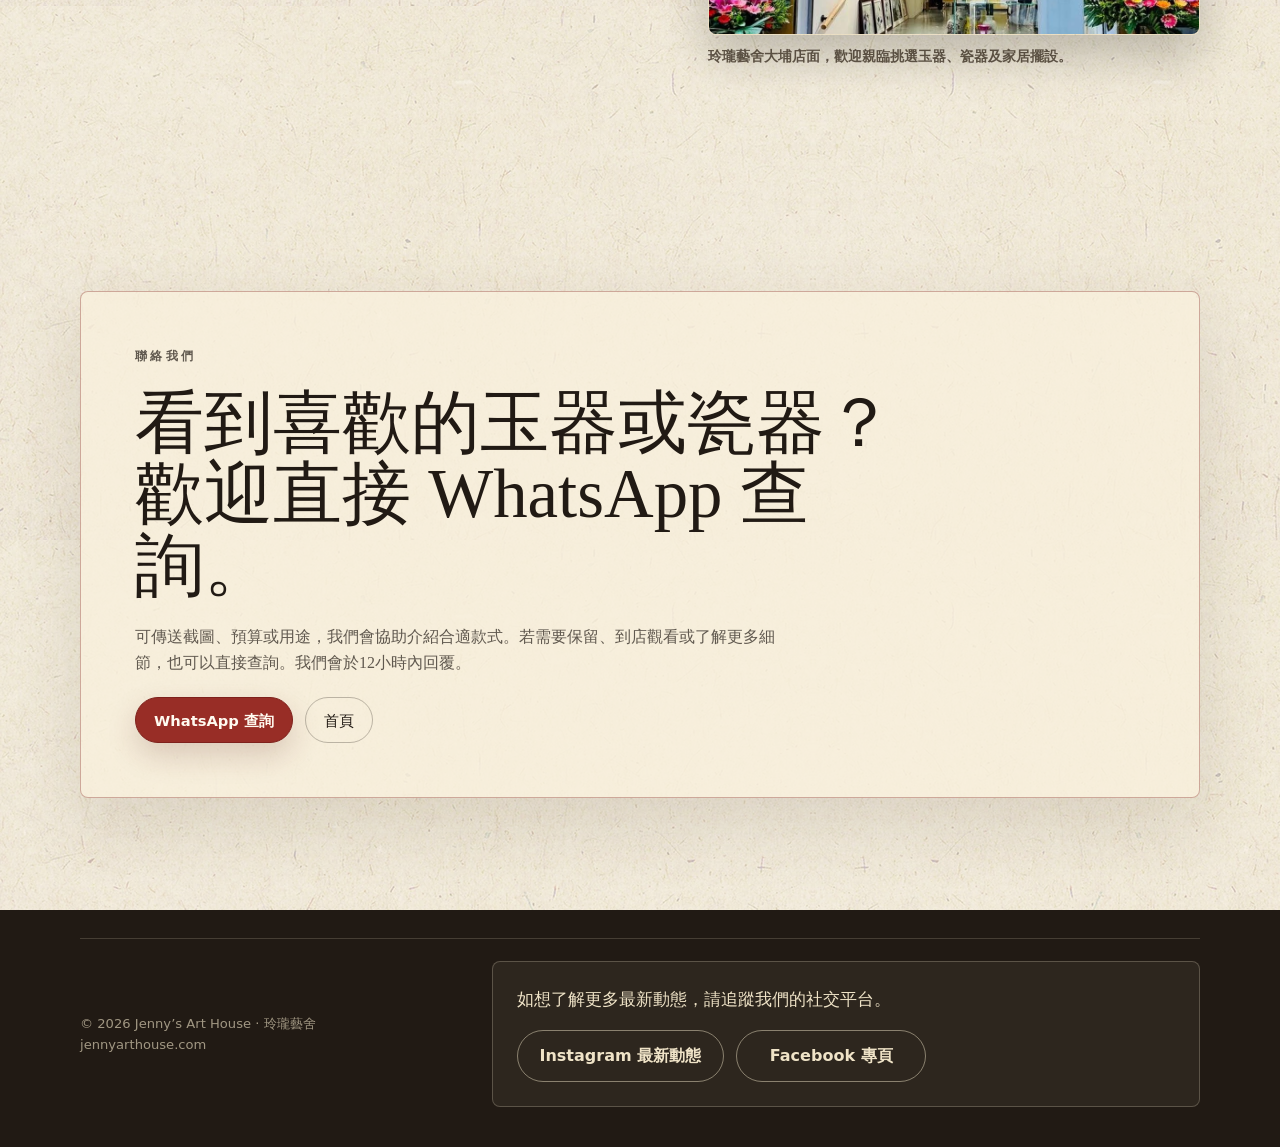
==== commit c115b167: "Replace jade peace buckle product photos" ====
--- a/index.html
+++ b/index.html
@@ -1506,7 +1506,7 @@
             </div>
           </article>
           <article class="gallery-card">
-            <a class="gallery-visual peace-entry" href="jade-peace-buckle.html" aria-label="瀏覽平安扣玉器系列"><img src="assets/jade-peace-buckle-diamond.png" alt="緬甸A玉平安扣鑲18K金鑽石" loading="lazy"></a>
+            <a class="gallery-visual peace-entry" href="jade-peace-buckle.html" aria-label="瀏覽平安扣玉器系列"><img src="assets/jade-peace-buckle-diamond-pendant-front.webp" alt="緬甸A玉平安扣鑲18K金鑽石正面" loading="lazy"></a>
             <div class="gallery-copy">
               <h3>平安扣</h3>
               <p>圓潤寓意平安，配鑲嵌工藝，適合日常佩戴。</p>
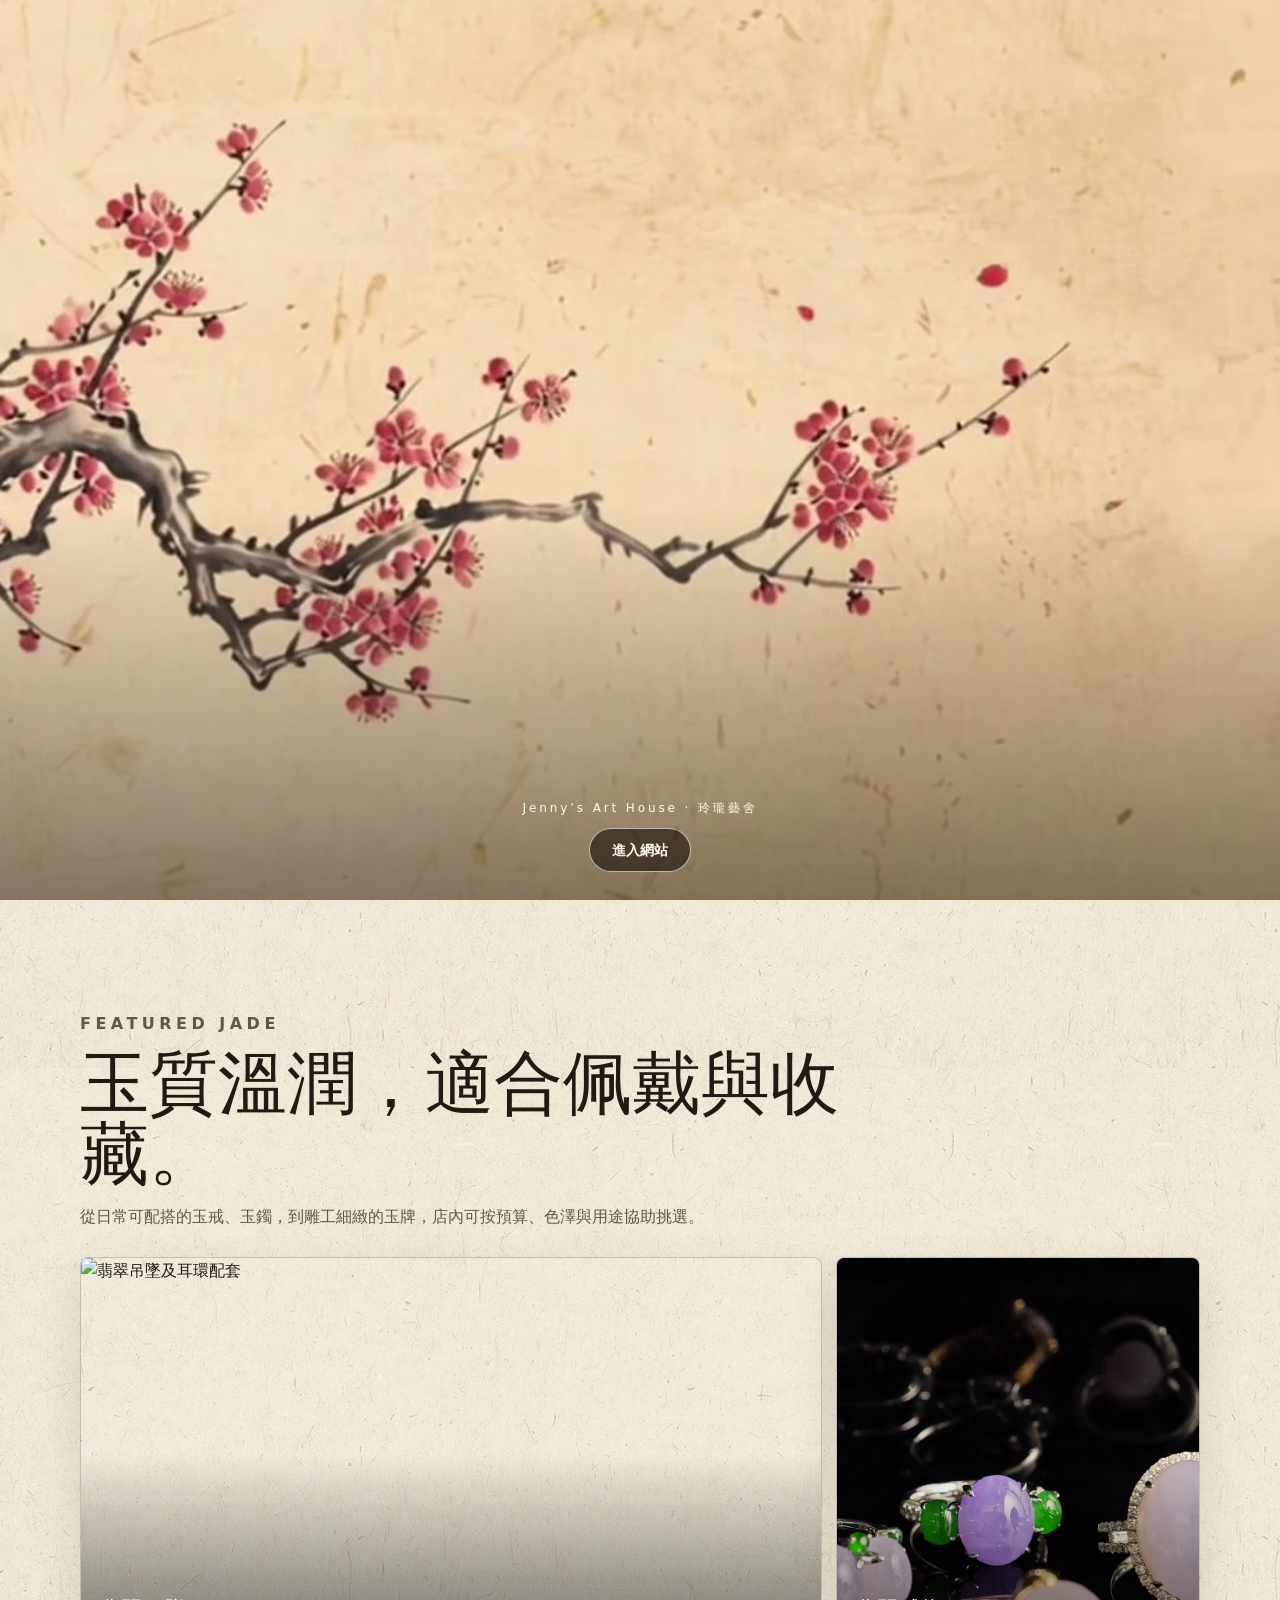
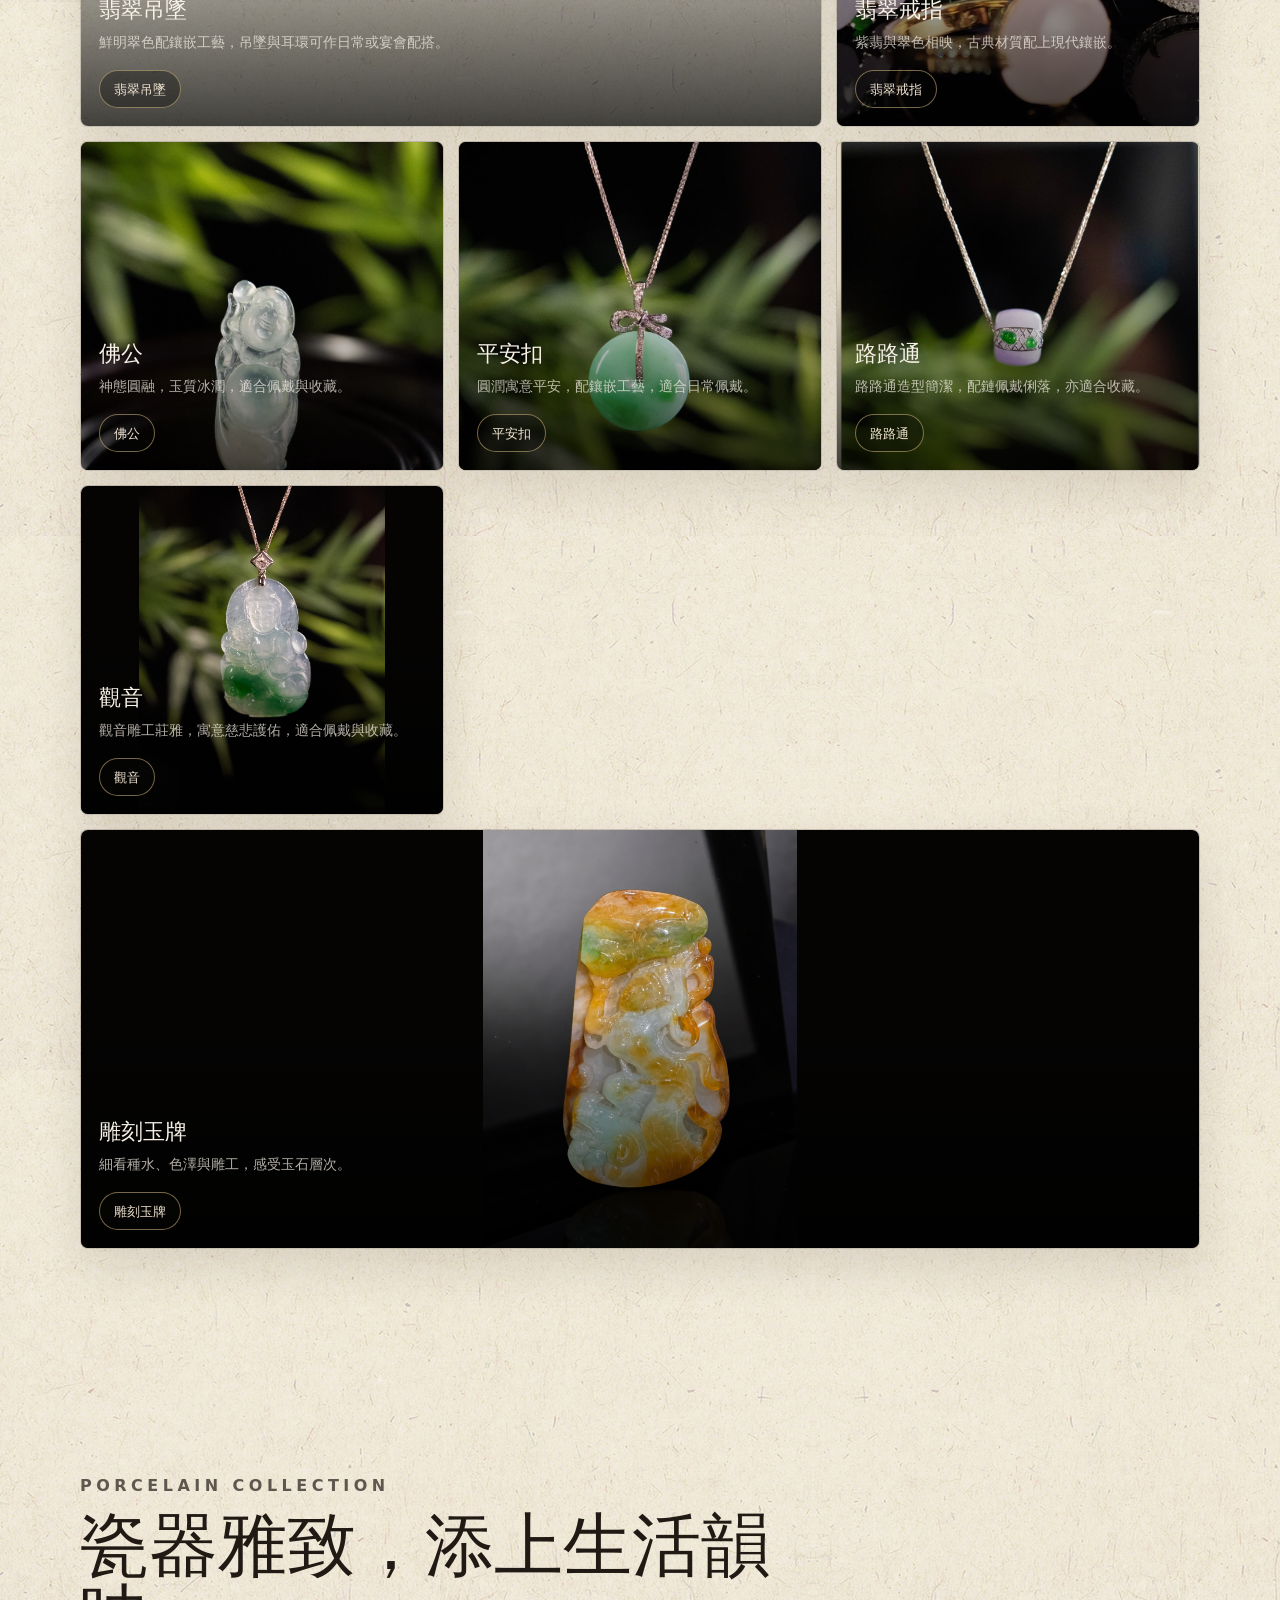
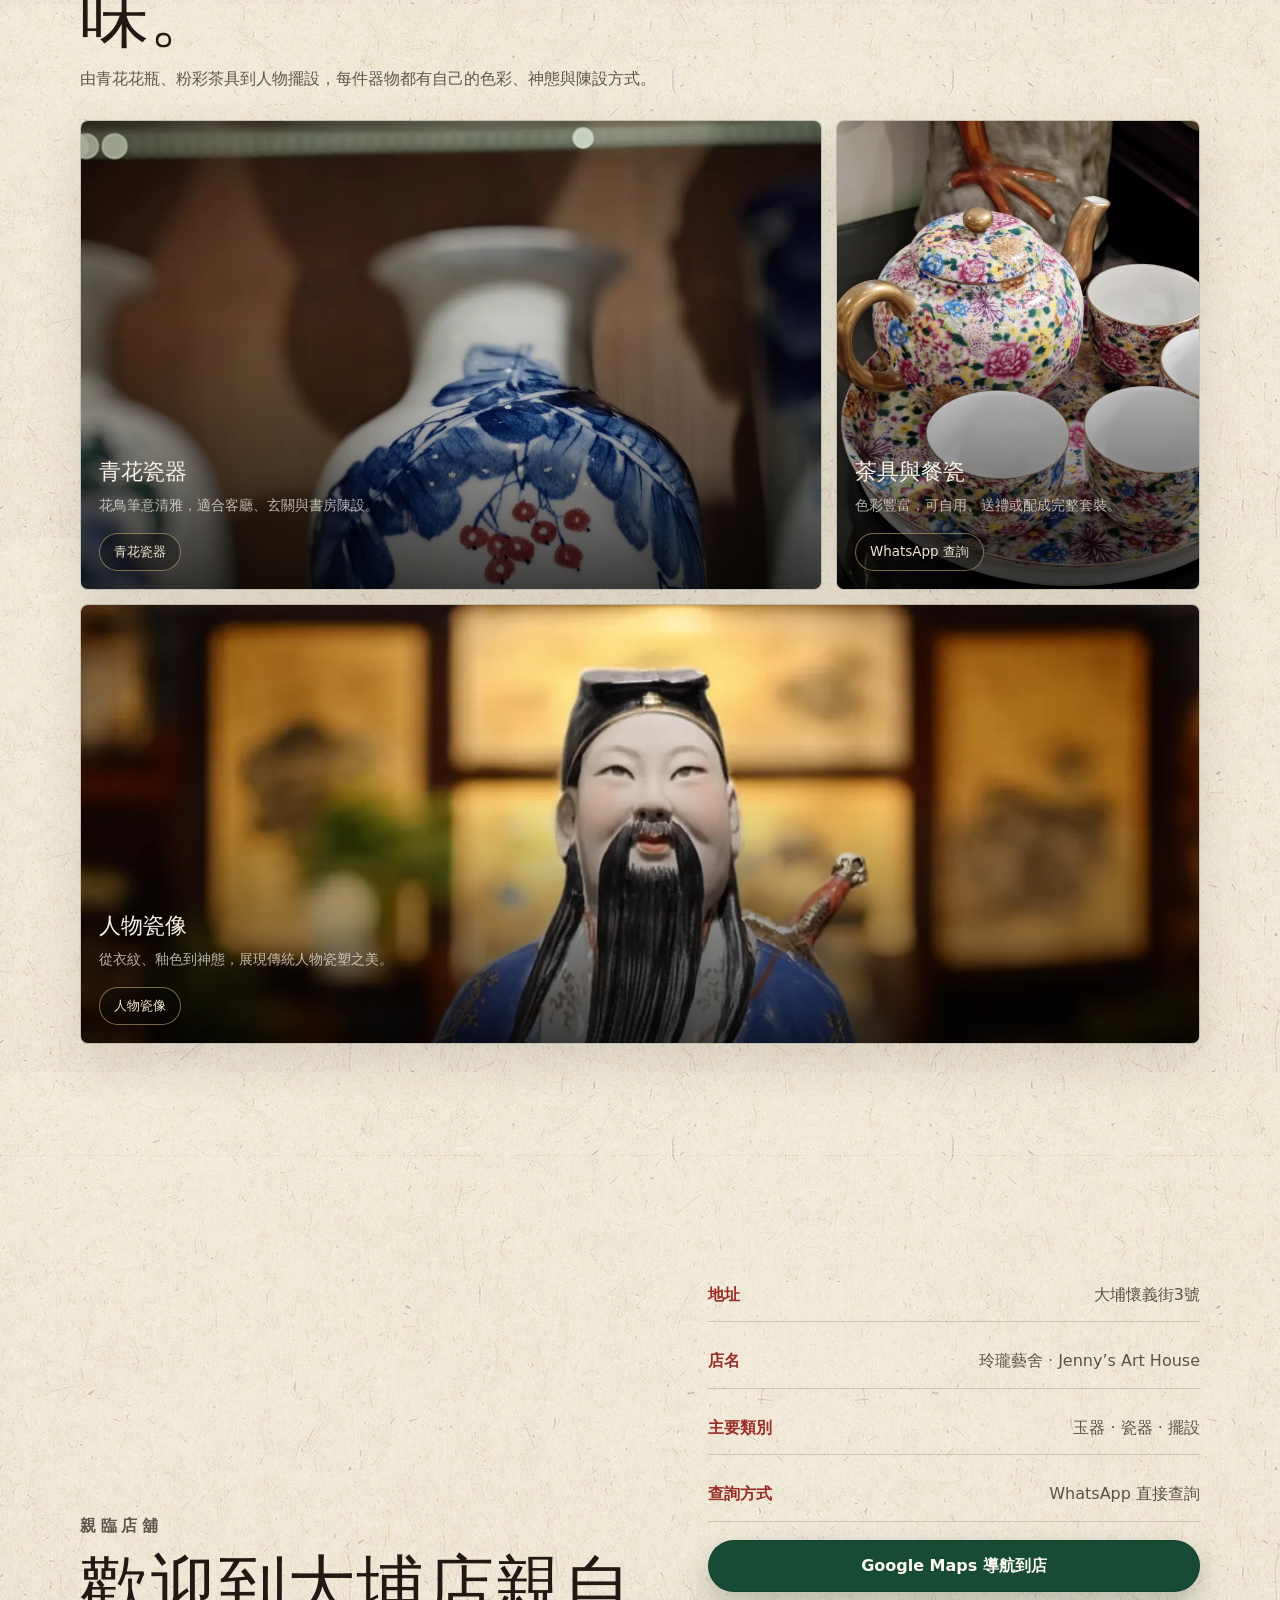
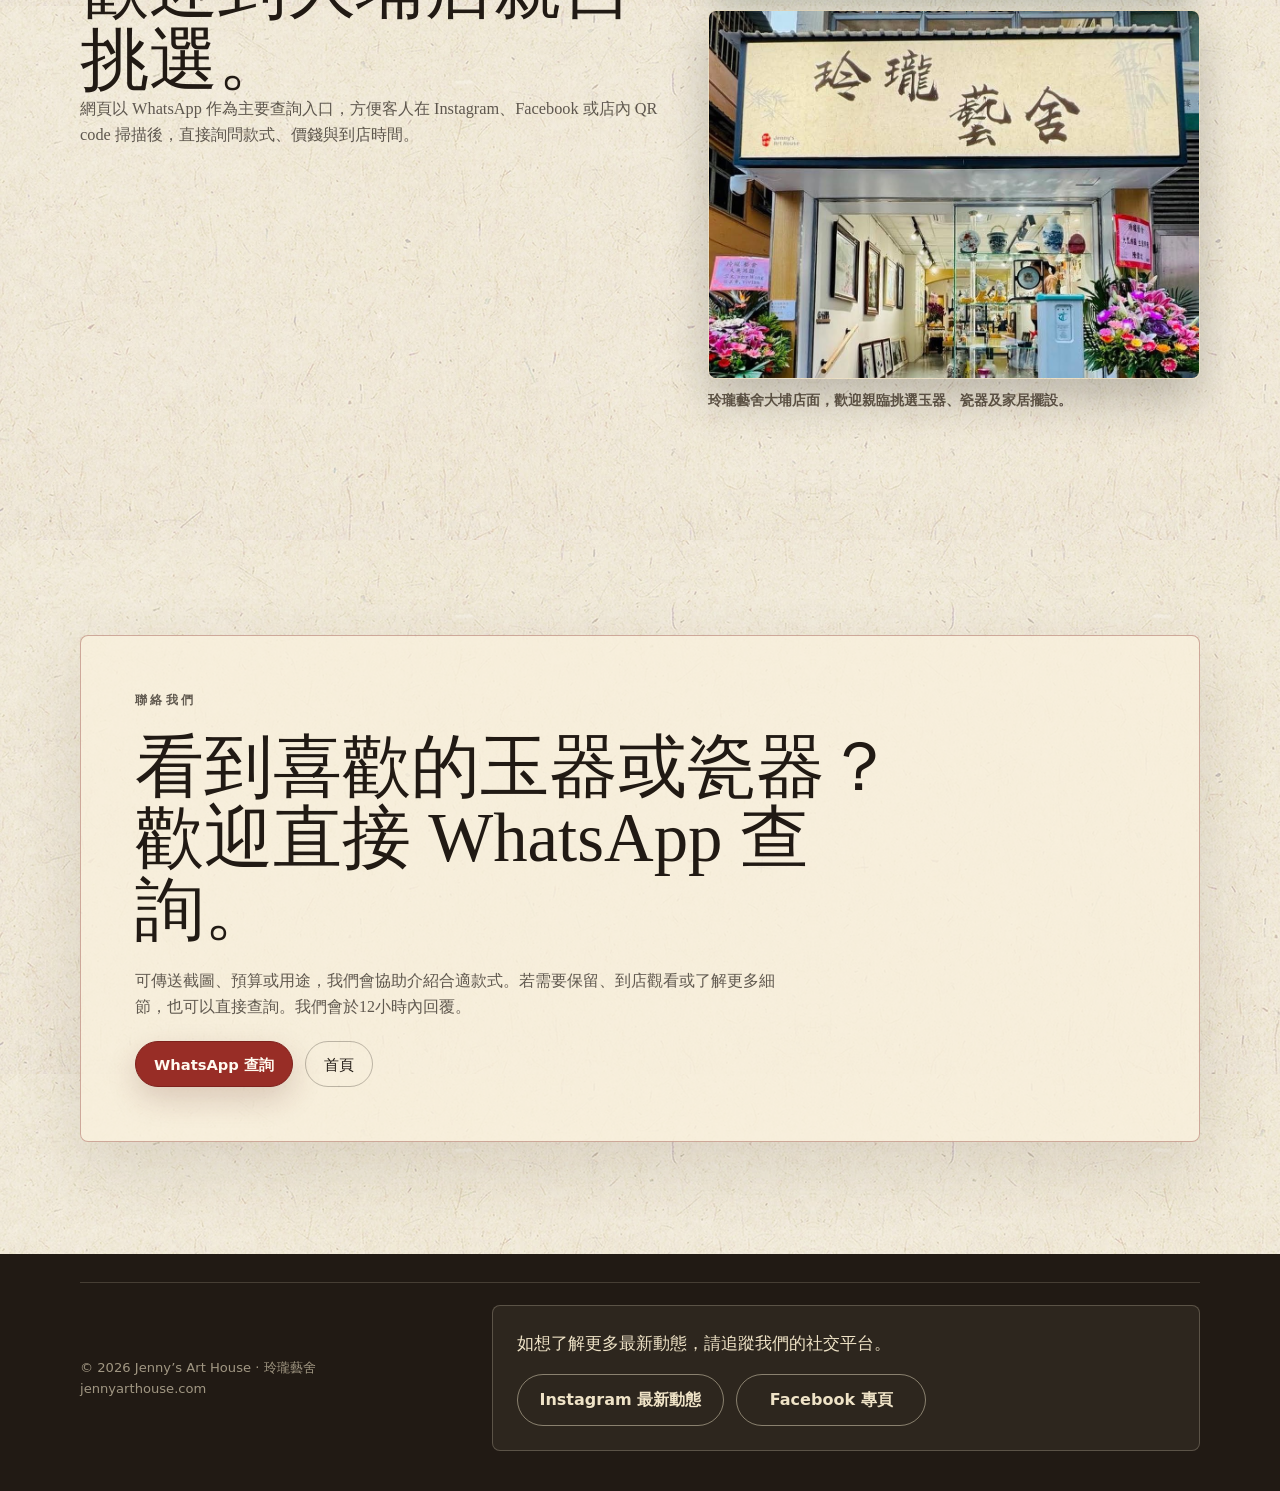
==== commit 7bb99ba0: "Add Lulutong category and navigation" ====
--- a/index.html
+++ b/index.html
@@ -1437,6 +1437,7 @@
         <a href="jade-buddha.html">佛公</a>
         <a href="jade-buddha-guanyin.html">觀音</a>
         <a href="jade-peace-buckle.html">平安扣</a>
+        <a href="jade-lulutong.html">路路通</a>
         <a href="jade-pendants.html">雕刻玉牌</a>
         <a href="blue-white-porcelain.html">青花瓷器</a>
         <a href="porcelain-figures.html">人物瓷像</a>
@@ -1514,6 +1515,14 @@
             </div>
           </article>
           <article class="gallery-card">
+            <a class="gallery-visual" href="jade-lulutong.html" aria-label="瀏覽路路通玉器系列"><img src="assets/jade-lulutong-category-cover.jpg" alt="緬甸A玉路路通鑲18K系列封面" loading="lazy"></a>
+            <div class="gallery-copy">
+              <h3>路路通</h3>
+              <p>路路通造型簡潔，配鏈佩戴俐落，亦適合收藏。</p>
+              <a class="mini-cta" href="jade-lulutong.html">瀏覽路路通系列</a>
+            </div>
+          </article>
+          <article class="gallery-card">
             <a class="gallery-visual guanyin-entry" href="jade-buddha-guanyin.html" aria-label="瀏覽觀音玉器系列"><img src="assets/jade-child-giving-guanyin-diamond-front.webp" alt="緬甸A玉送子觀音鑲18K金加鑽石" loading="lazy"></a>
             <div class="gallery-copy">
               <h3>觀音</h3>
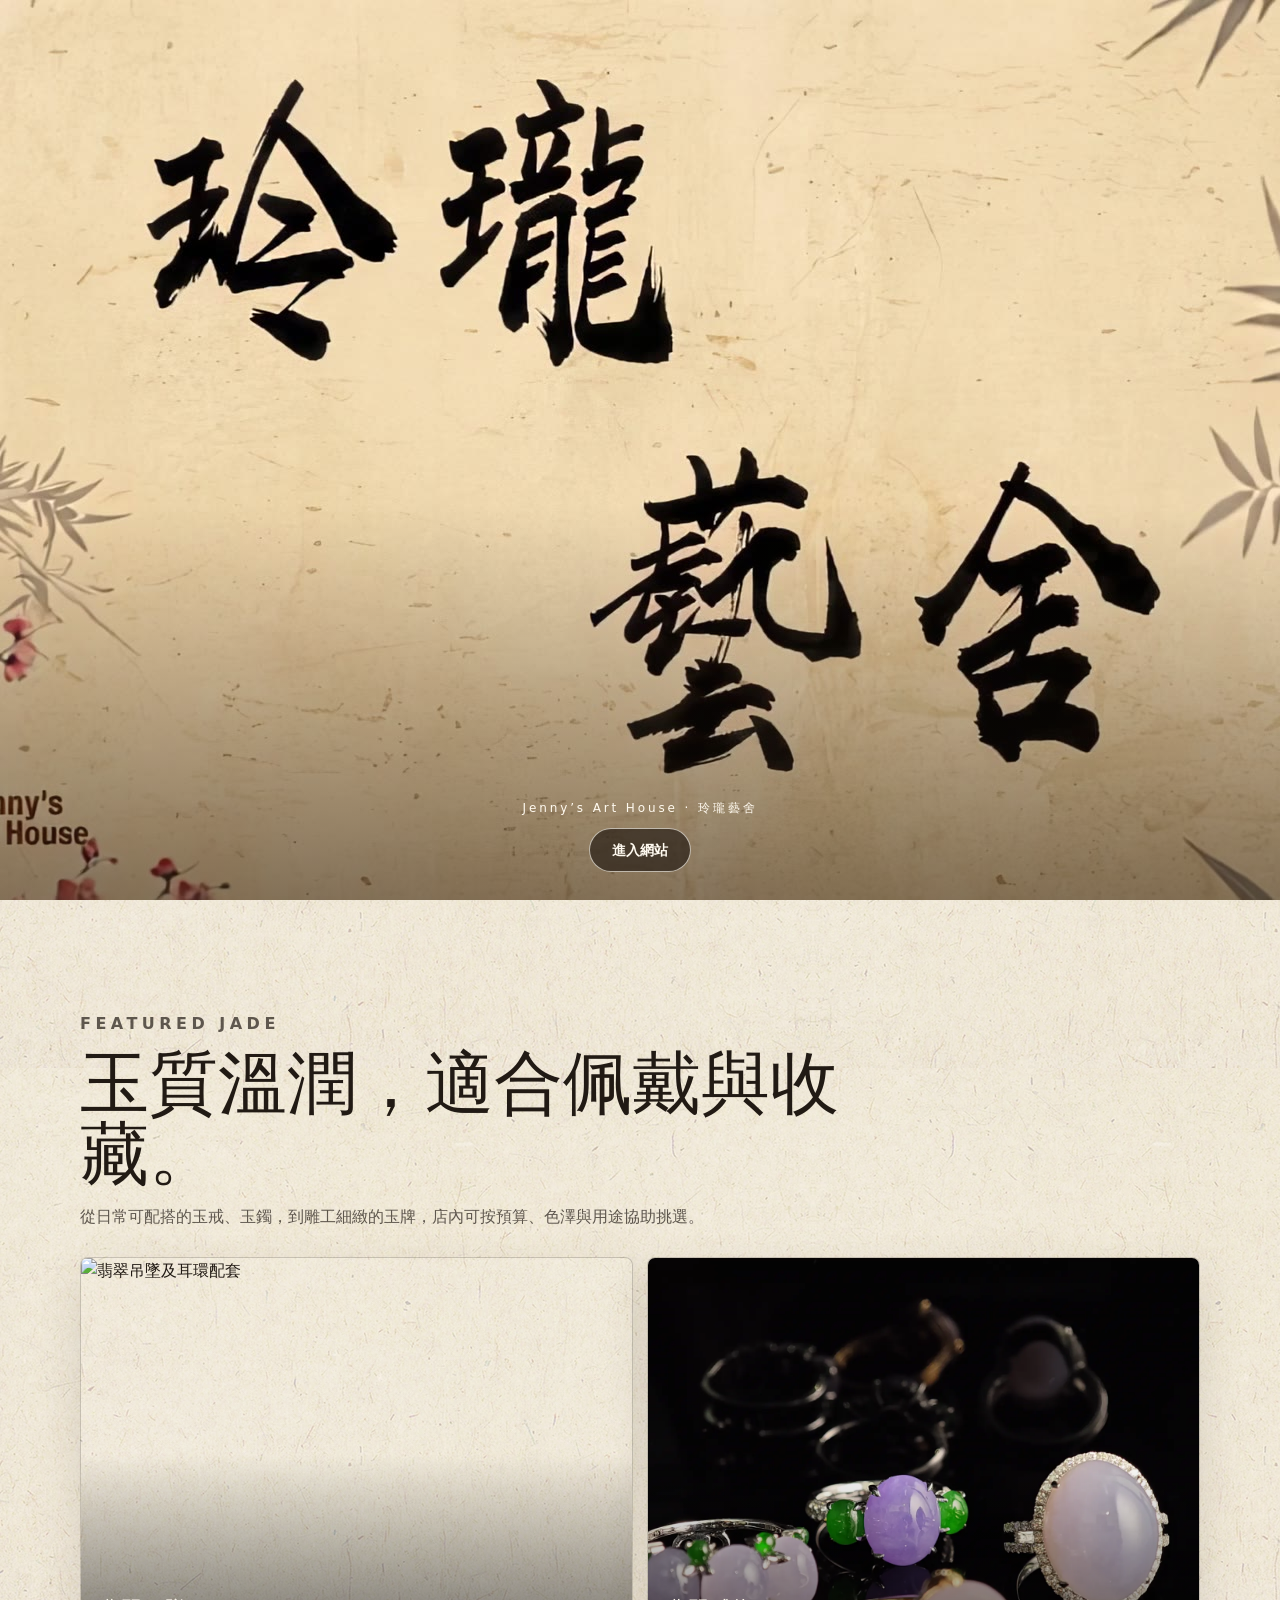
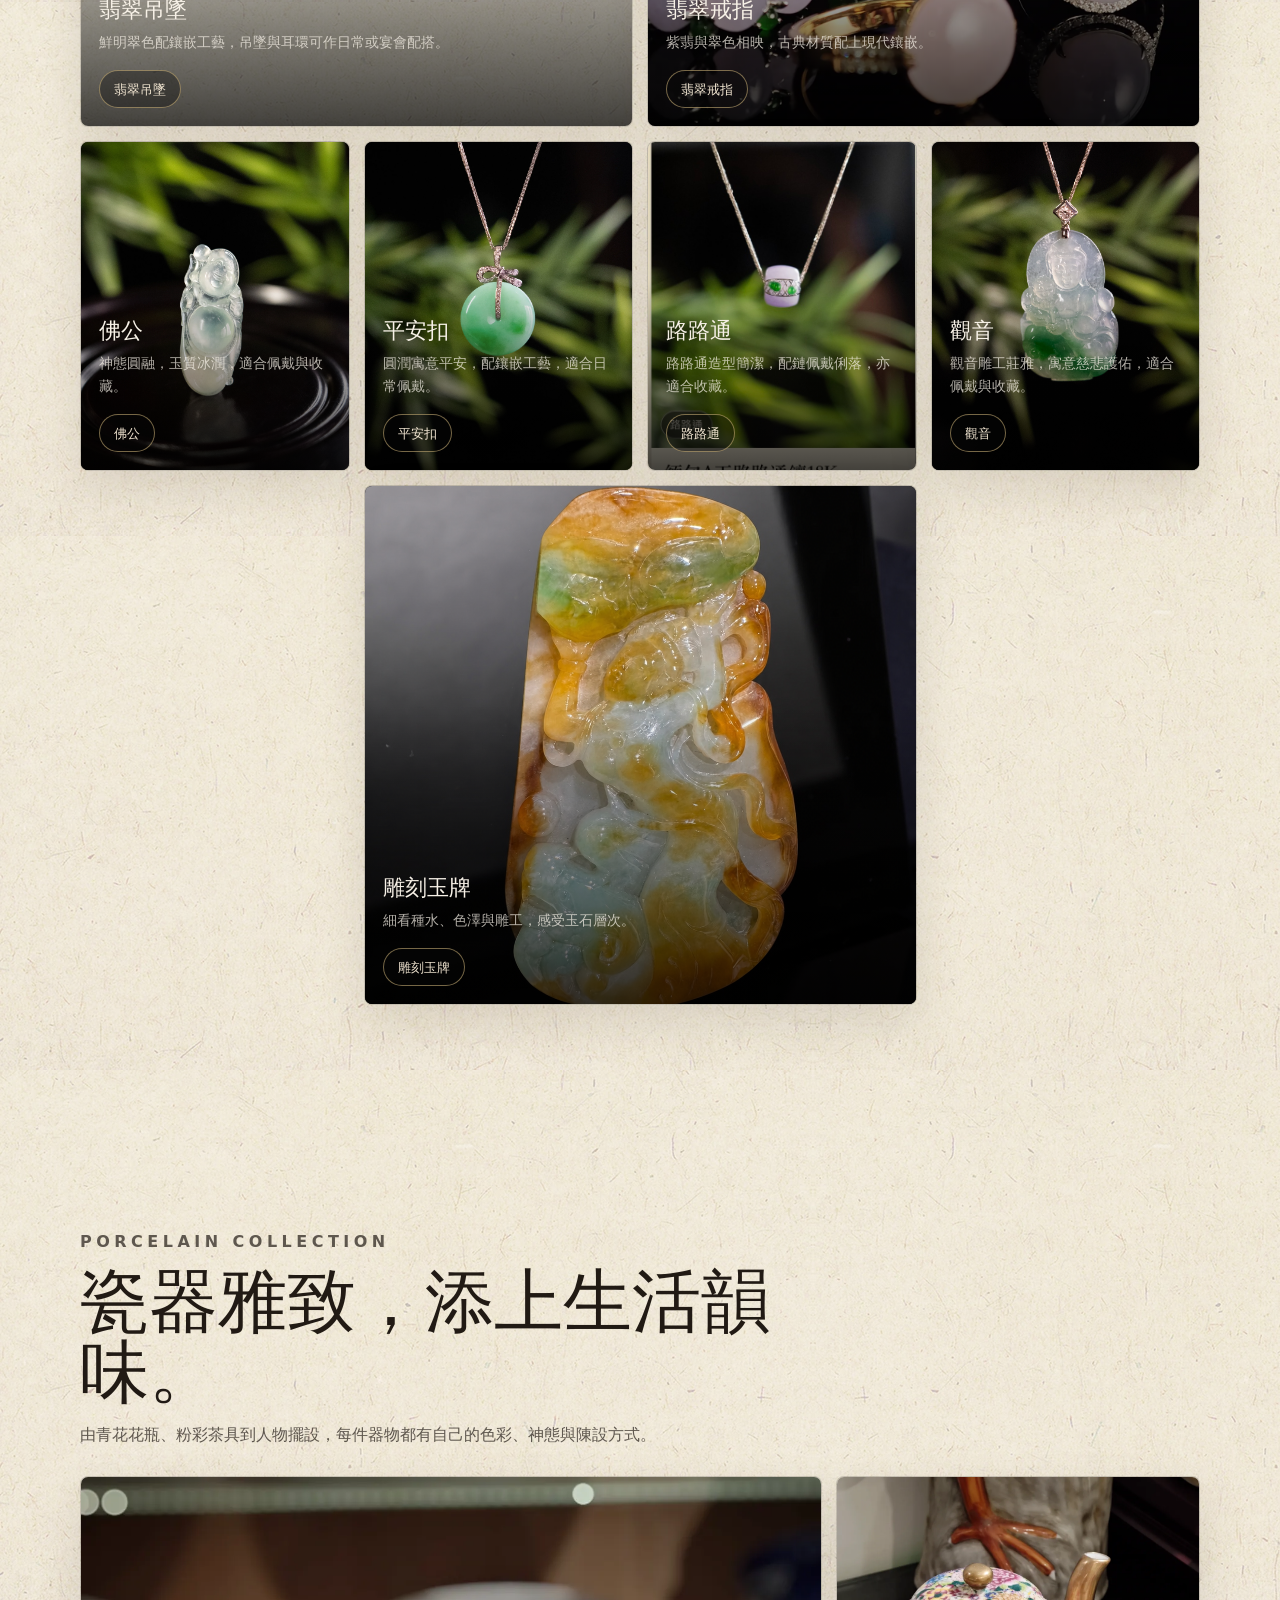
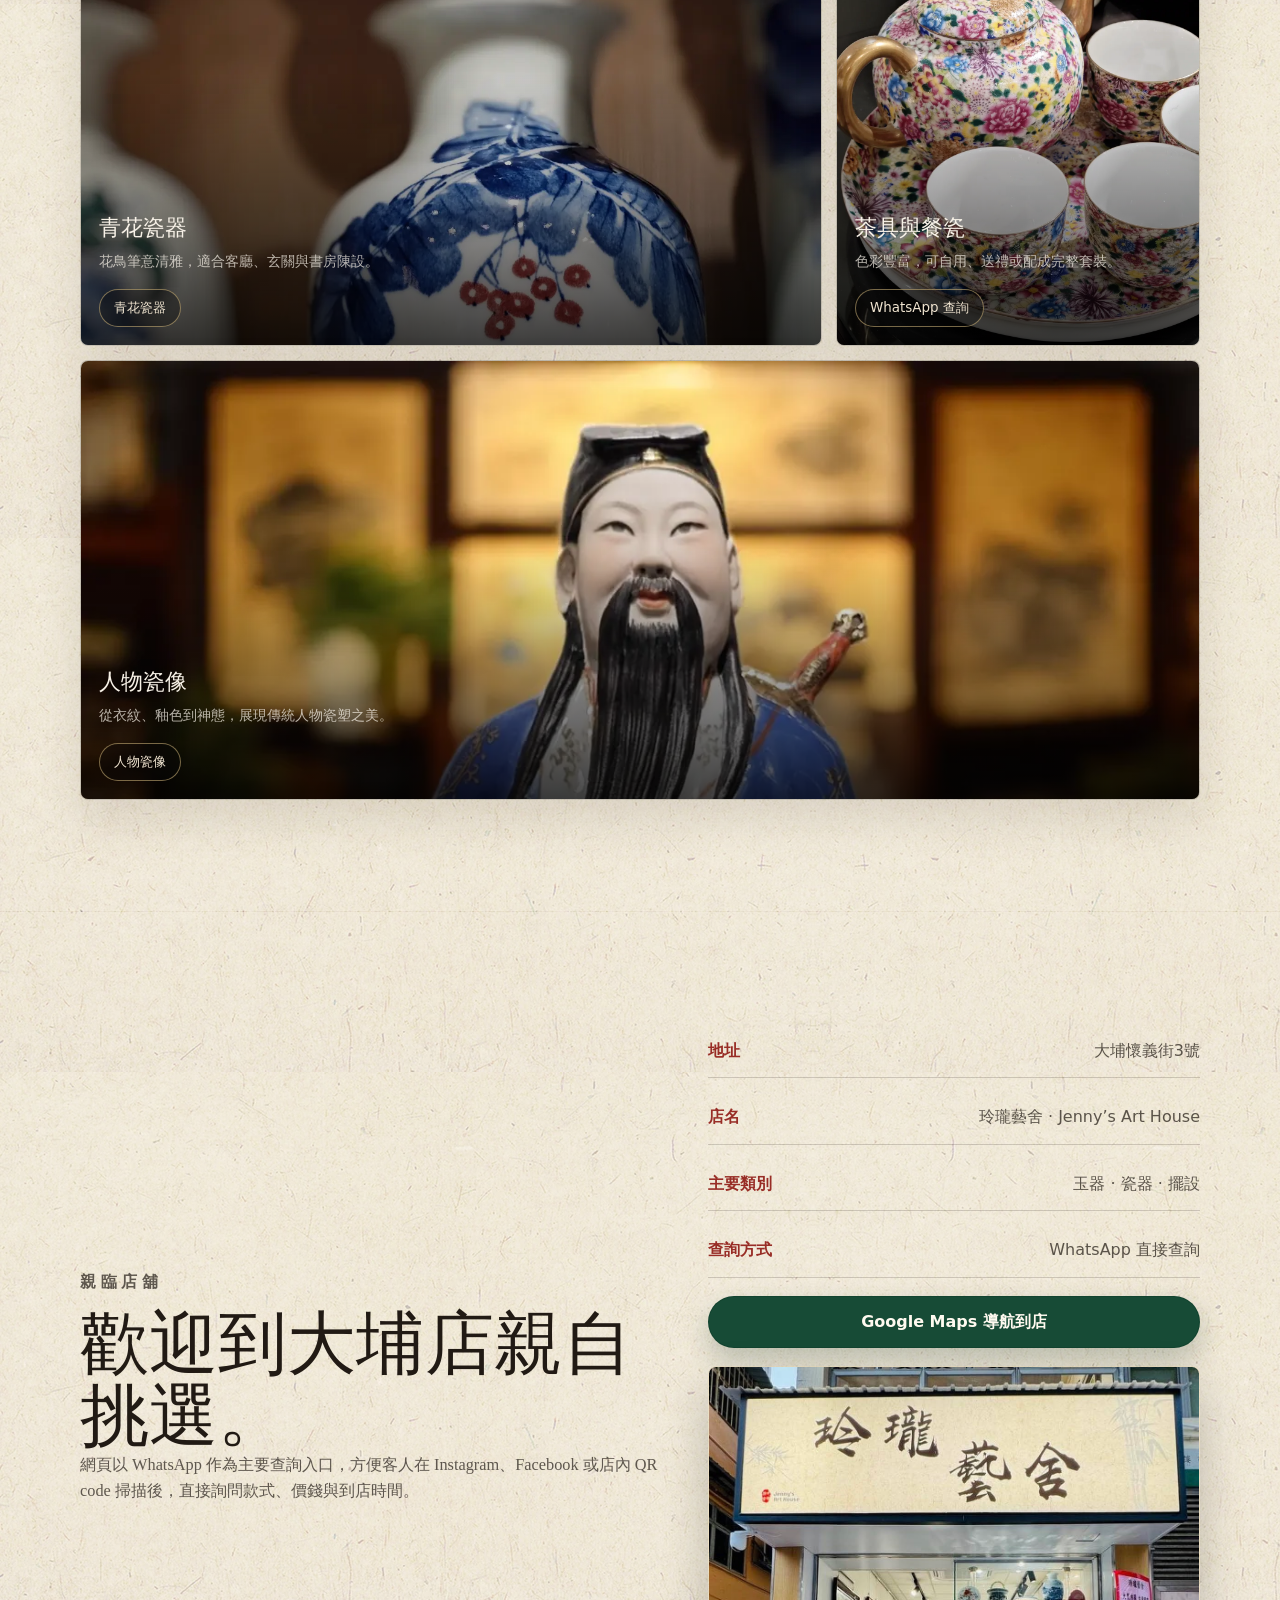
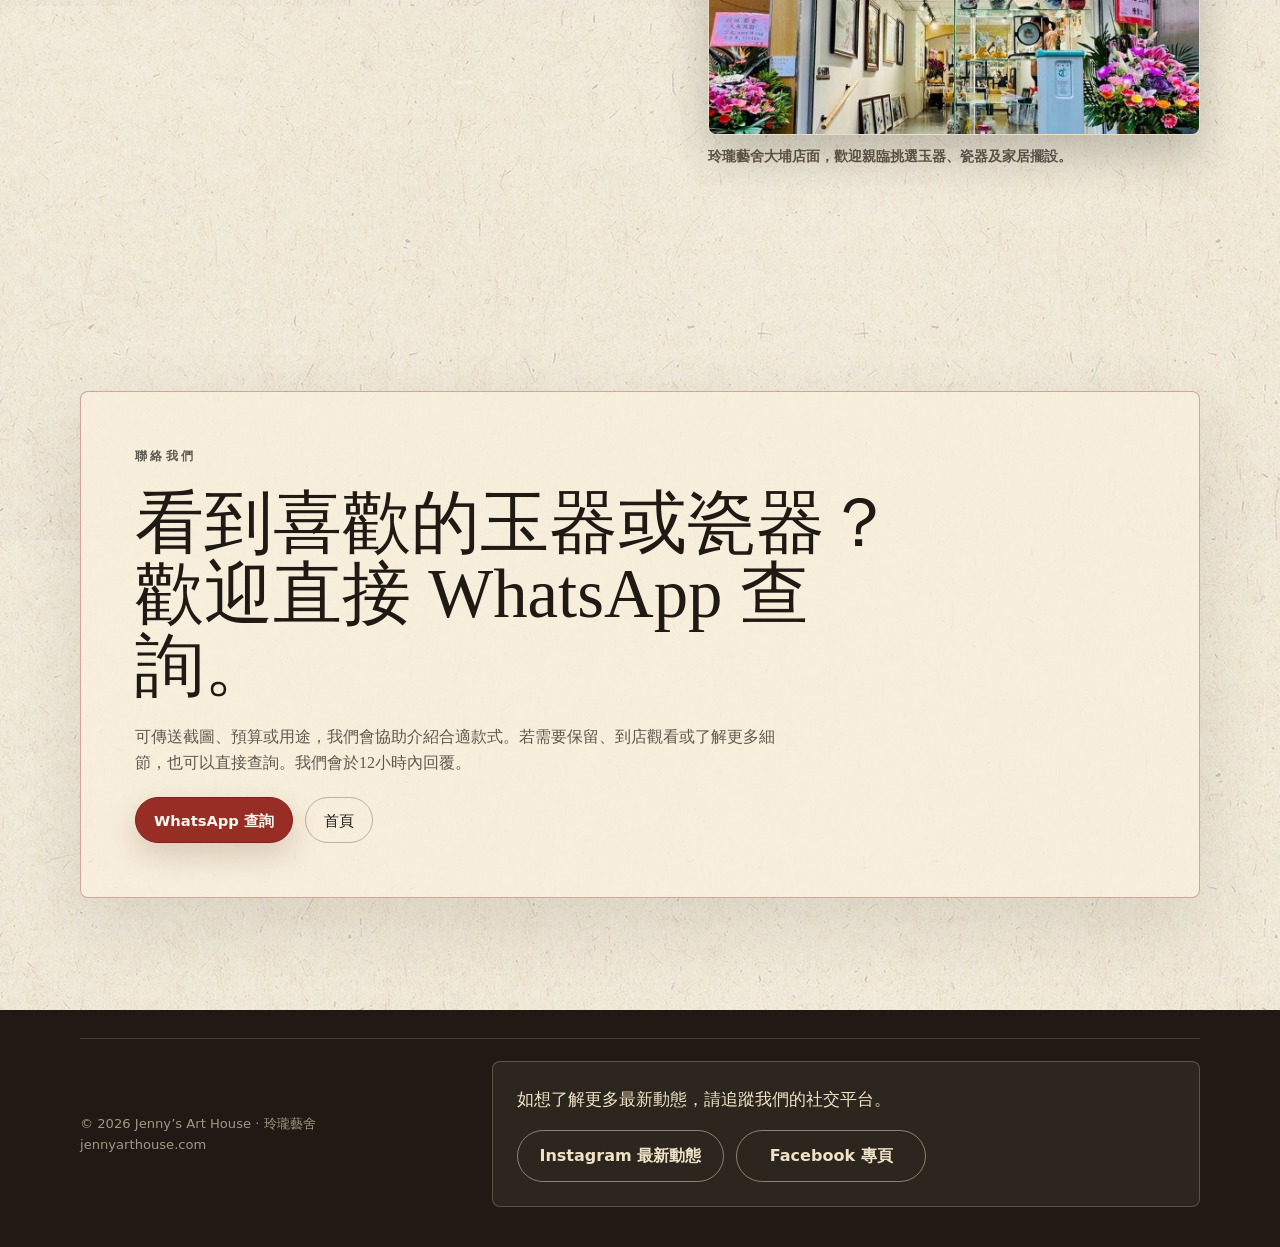
==== commit 942e8eed: "Improve responsive category grid" ====
--- a/index.html
+++ b/index.html
@@ -1301,6 +1301,66 @@
 
       .social-links a {
         width: 100%;
+      }
+    }
+
+    /* Keep the jade category cards balanced as new categories are added. */
+    .jade-grid .gallery-visual.buddha-entry img,
+    .jade-grid .gallery-visual.peace-entry img,
+    .jade-grid .gallery-visual.guanyin-entry img,
+    .jade-grid .gallery-visual.carved-entry img {
+      object-fit: cover;
+      background: #050403;
+    }
+
+    .jade-grid .gallery-visual.buddha-entry img {
+      object-position: center 46%;
+    }
+
+    .jade-grid .gallery-visual.peace-entry img {
+      object-position: center 45%;
+    }
+
+    .jade-grid .gallery-visual.guanyin-entry img {
+      object-position: center 43%;
+    }
+
+    .jade-grid .gallery-visual.carved-entry img {
+      object-position: center 48%;
+    }
+
+    @media (min-width: 760px) {
+      .gallery.jade-grid {
+        grid-template-columns: repeat(2, minmax(0, 1fr));
+      }
+
+      .jade-grid .gallery-card:first-child {
+        grid-column: span 1;
+      }
+
+      .jade-grid .gallery-card.carved-card {
+        grid-column: 1 / -1;
+        justify-self: center;
+        width: calc((100% - 14px) / 2);
+        min-height: 520px;
+      }
+    }
+
+    @media (min-width: 1100px) {
+      .gallery.jade-grid {
+        grid-template-columns: repeat(4, minmax(0, 1fr));
+      }
+
+      .jade-grid .gallery-card:first-child,
+      .jade-grid .gallery-card:nth-child(2) {
+        grid-column: span 2;
+      }
+
+      .jade-grid .gallery-card.carved-card {
+        grid-column: 2 / span 2;
+        justify-self: stretch;
+        width: auto;
+        min-height: 520px;
       }
     }
 </style>
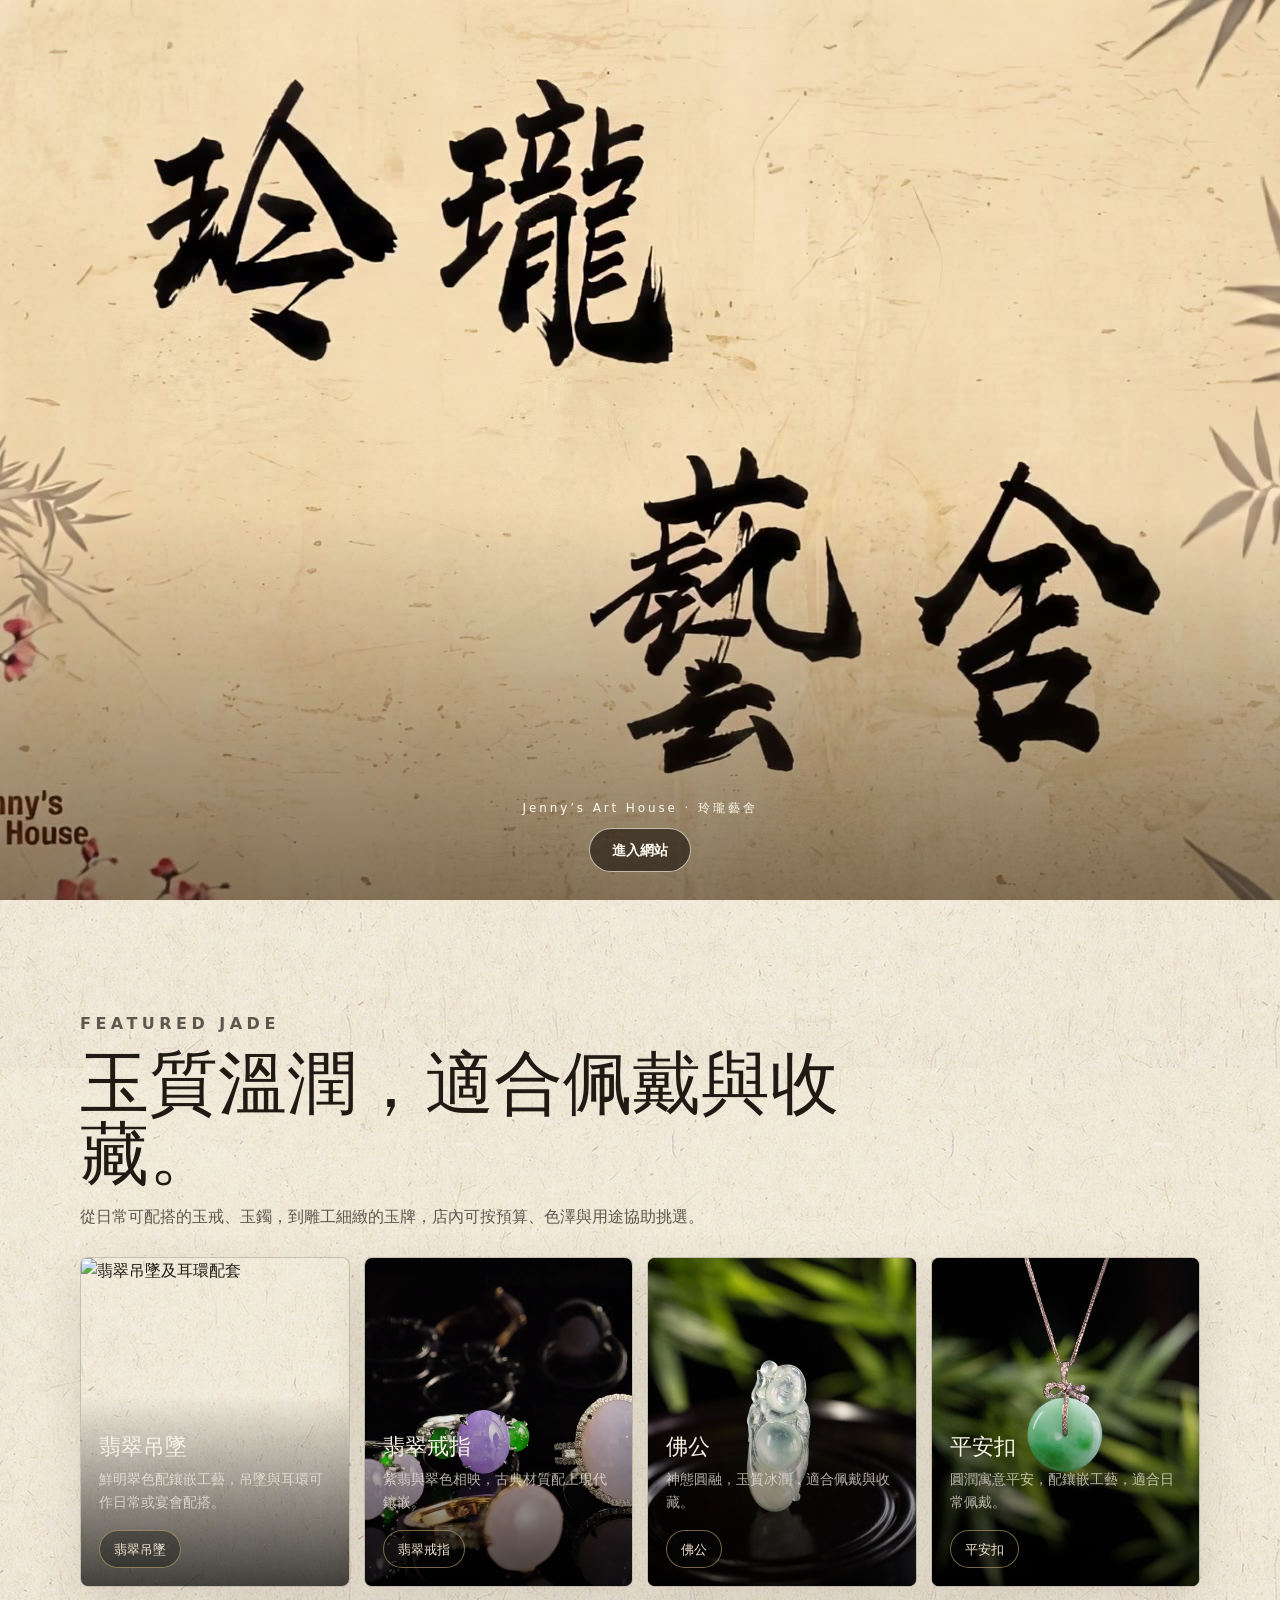
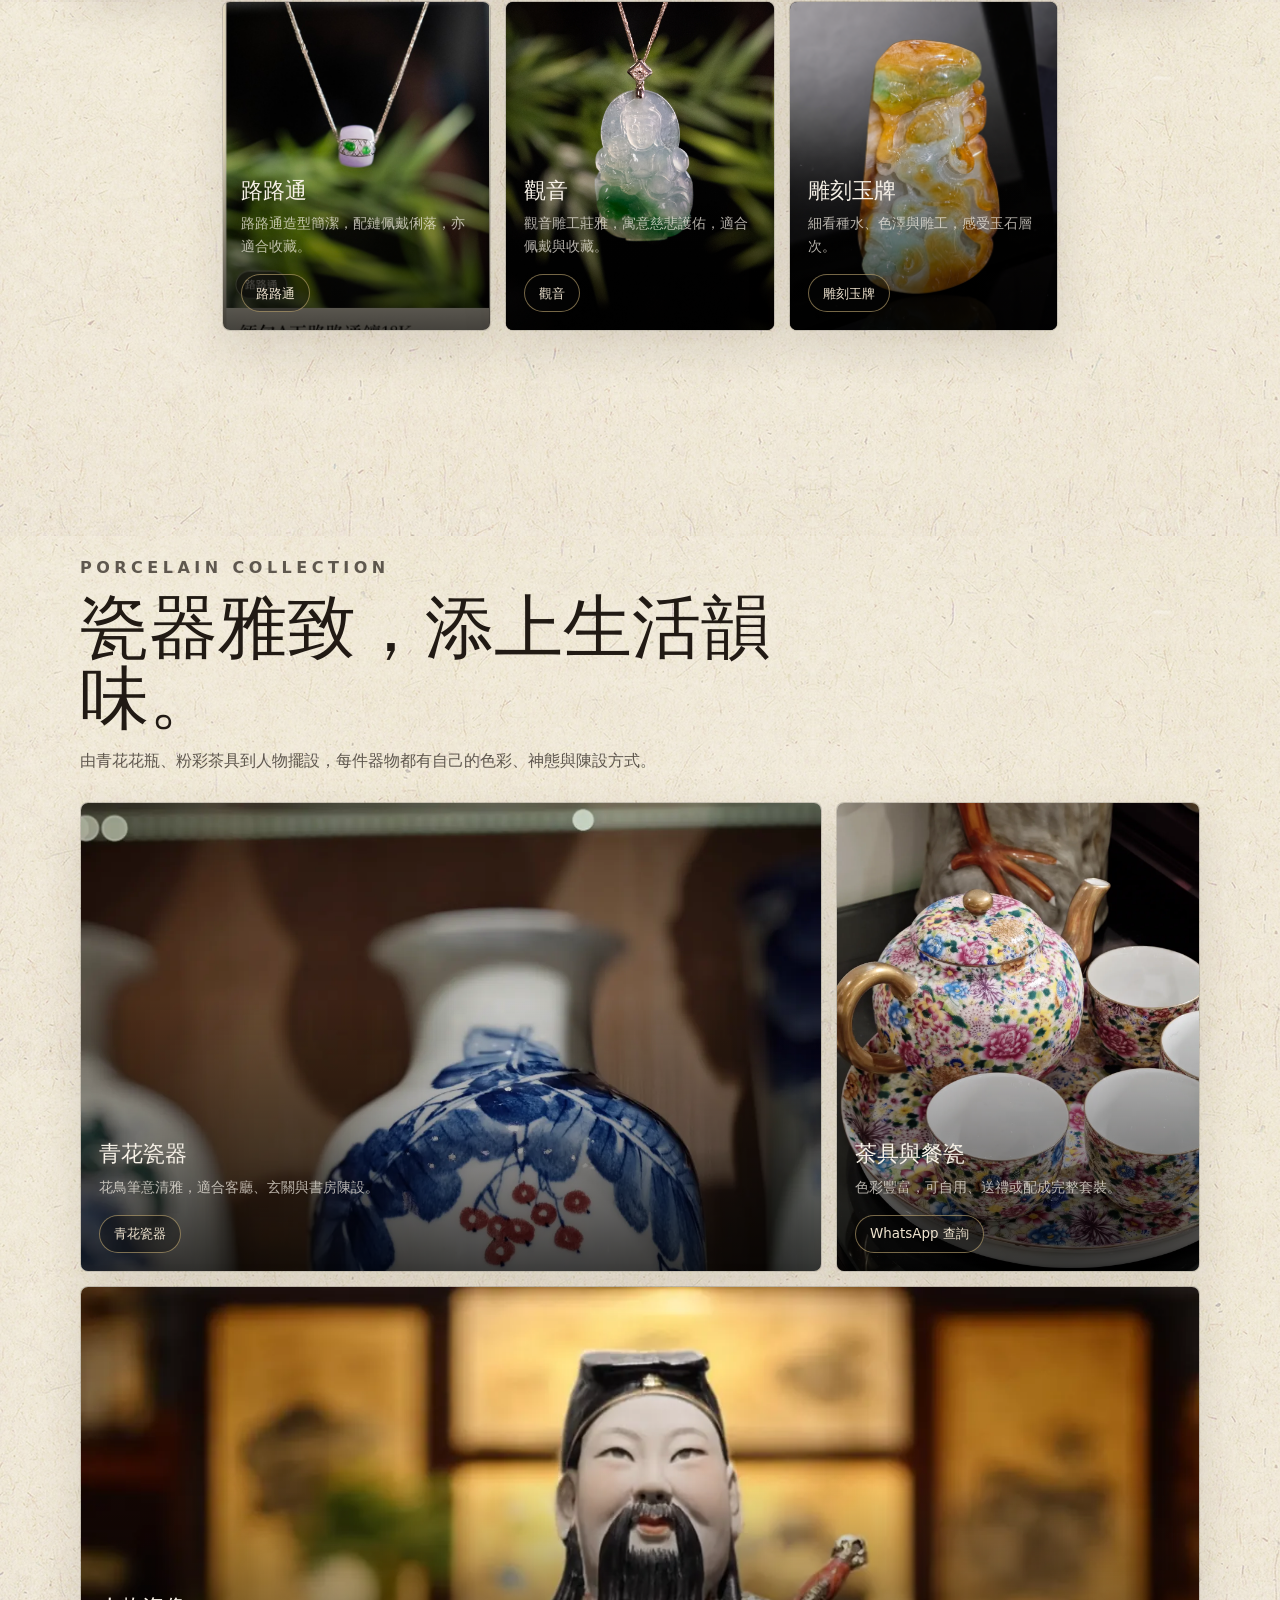
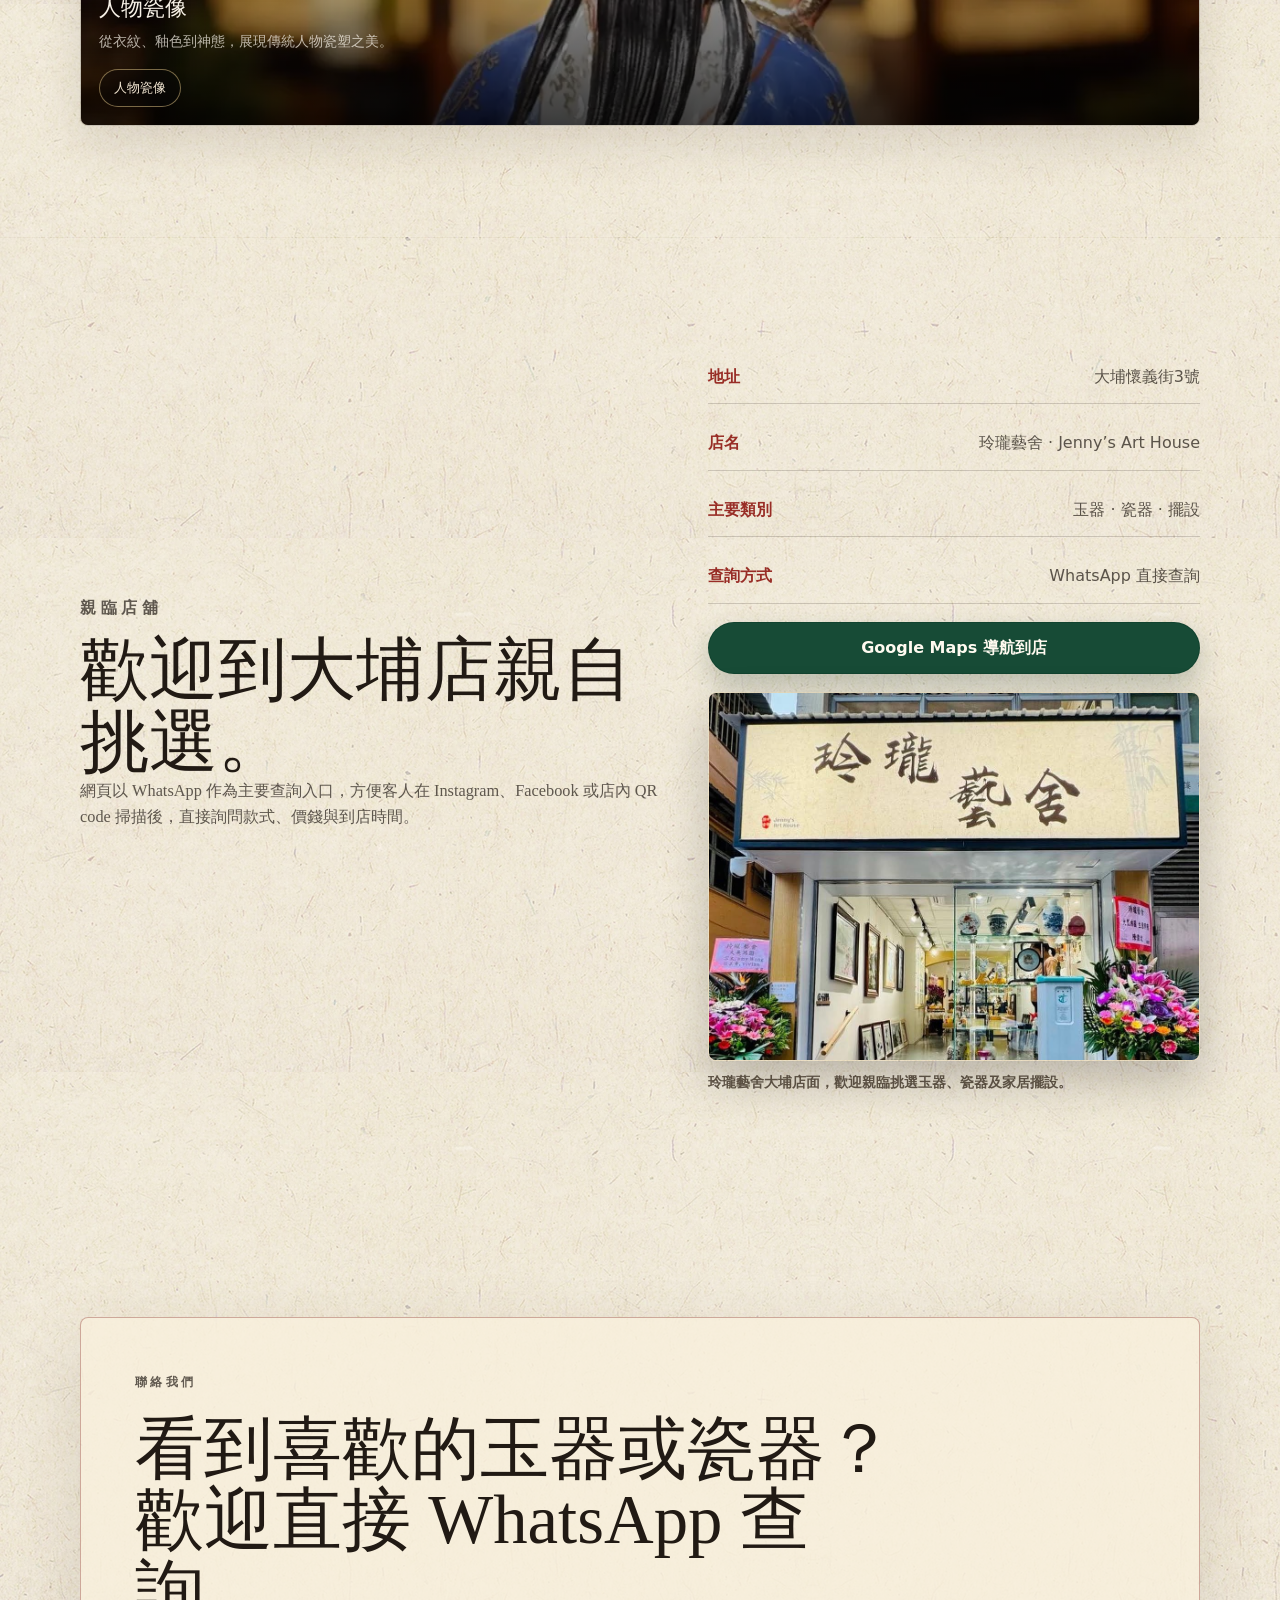
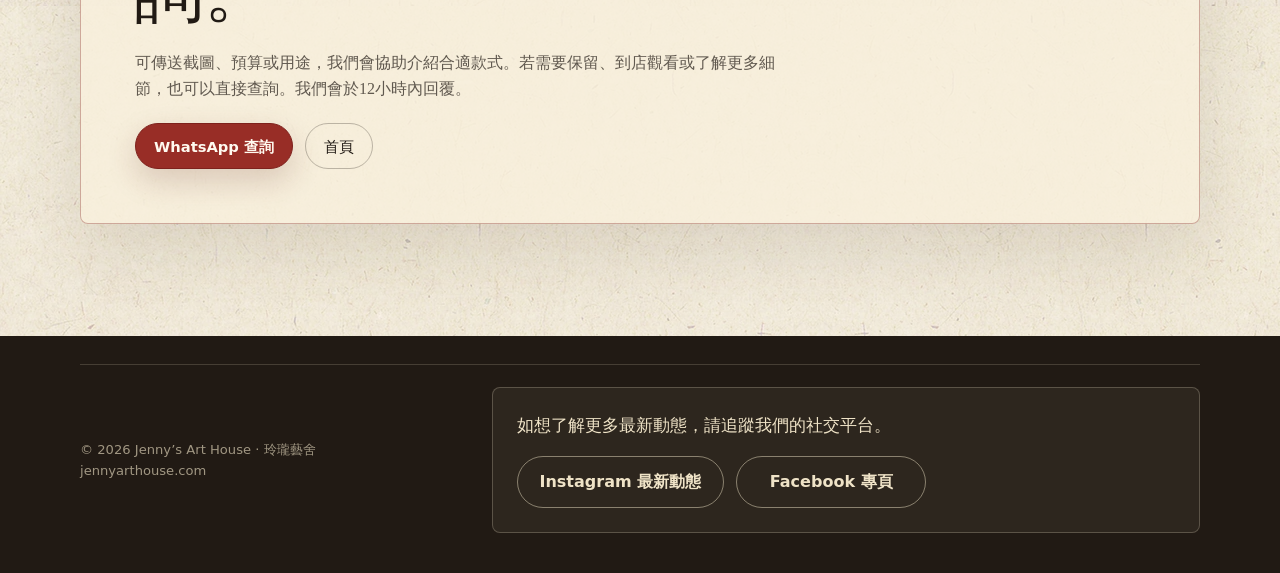
==== commit 3848a332: "Unify homepage category card sizes" ====
--- a/index.html
+++ b/index.html
@@ -1338,29 +1338,44 @@
         grid-column: span 1;
       }
 
+      .jade-grid .gallery-card,
+      .jade-grid .gallery-card.tall,
+      .jade-grid .gallery-card.carved-card {
+        min-height: 330px;
+      }
+
       .jade-grid .gallery-card.carved-card {
         grid-column: 1 / -1;
         justify-self: center;
         width: calc((100% - 14px) / 2);
-        min-height: 520px;
       }
     }
 
     @media (min-width: 1100px) {
       .gallery.jade-grid {
-        grid-template-columns: repeat(4, minmax(0, 1fr));
-      }
-
+        grid-template-columns: repeat(8, minmax(0, 1fr));
+      }
+
+      .jade-grid .gallery-card,
       .jade-grid .gallery-card:first-child,
-      .jade-grid .gallery-card:nth-child(2) {
+      .jade-grid .gallery-card:nth-child(2),
+      .jade-grid .gallery-card.carved-card {
         grid-column: span 2;
-      }
-
-      .jade-grid .gallery-card.carved-card {
-        grid-column: 2 / span 2;
         justify-self: stretch;
         width: auto;
-        min-height: 520px;
+        min-height: 330px;
+      }
+
+      .jade-grid .gallery-card:nth-child(5) {
+        grid-column: 2 / span 2;
+      }
+
+      .jade-grid .gallery-card:nth-child(6) {
+        grid-column: 4 / span 2;
+      }
+
+      .jade-grid .gallery-card:nth-child(7) {
+        grid-column: 6 / span 2;
       }
     }
 </style>
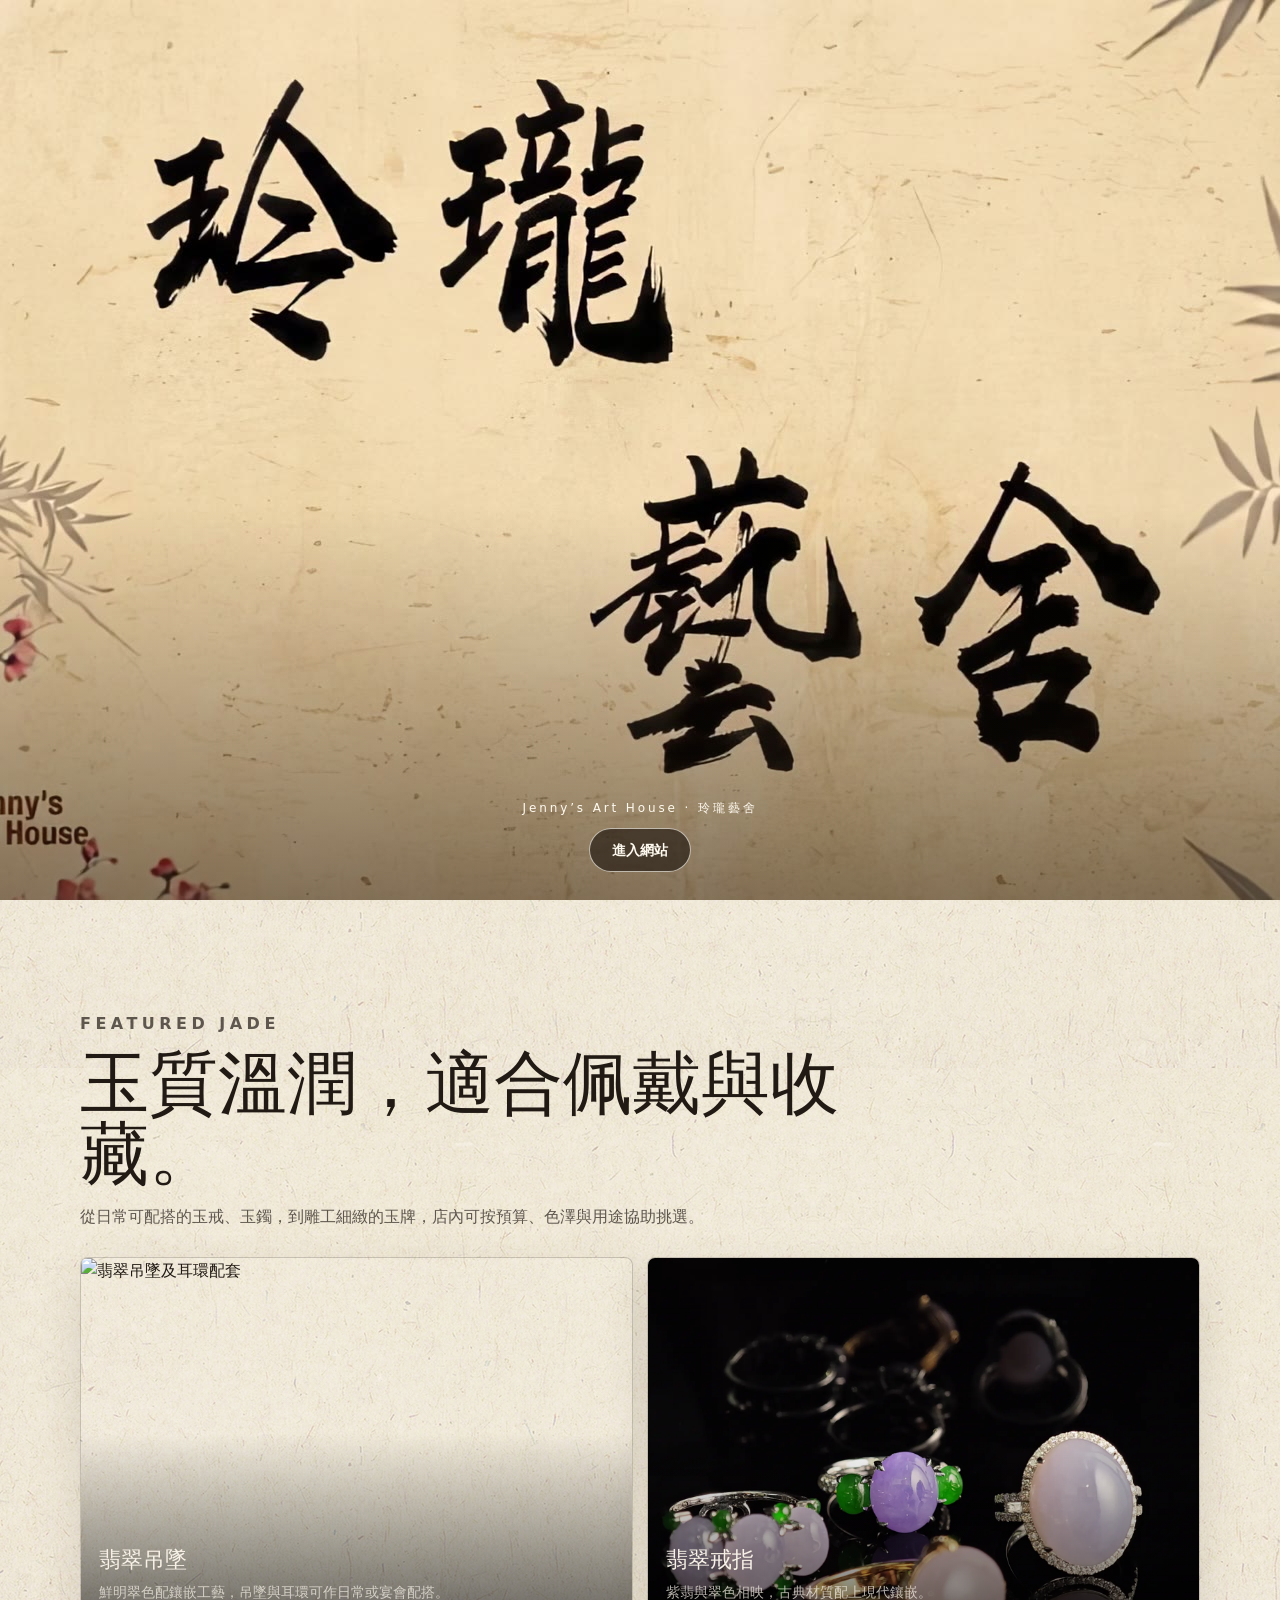
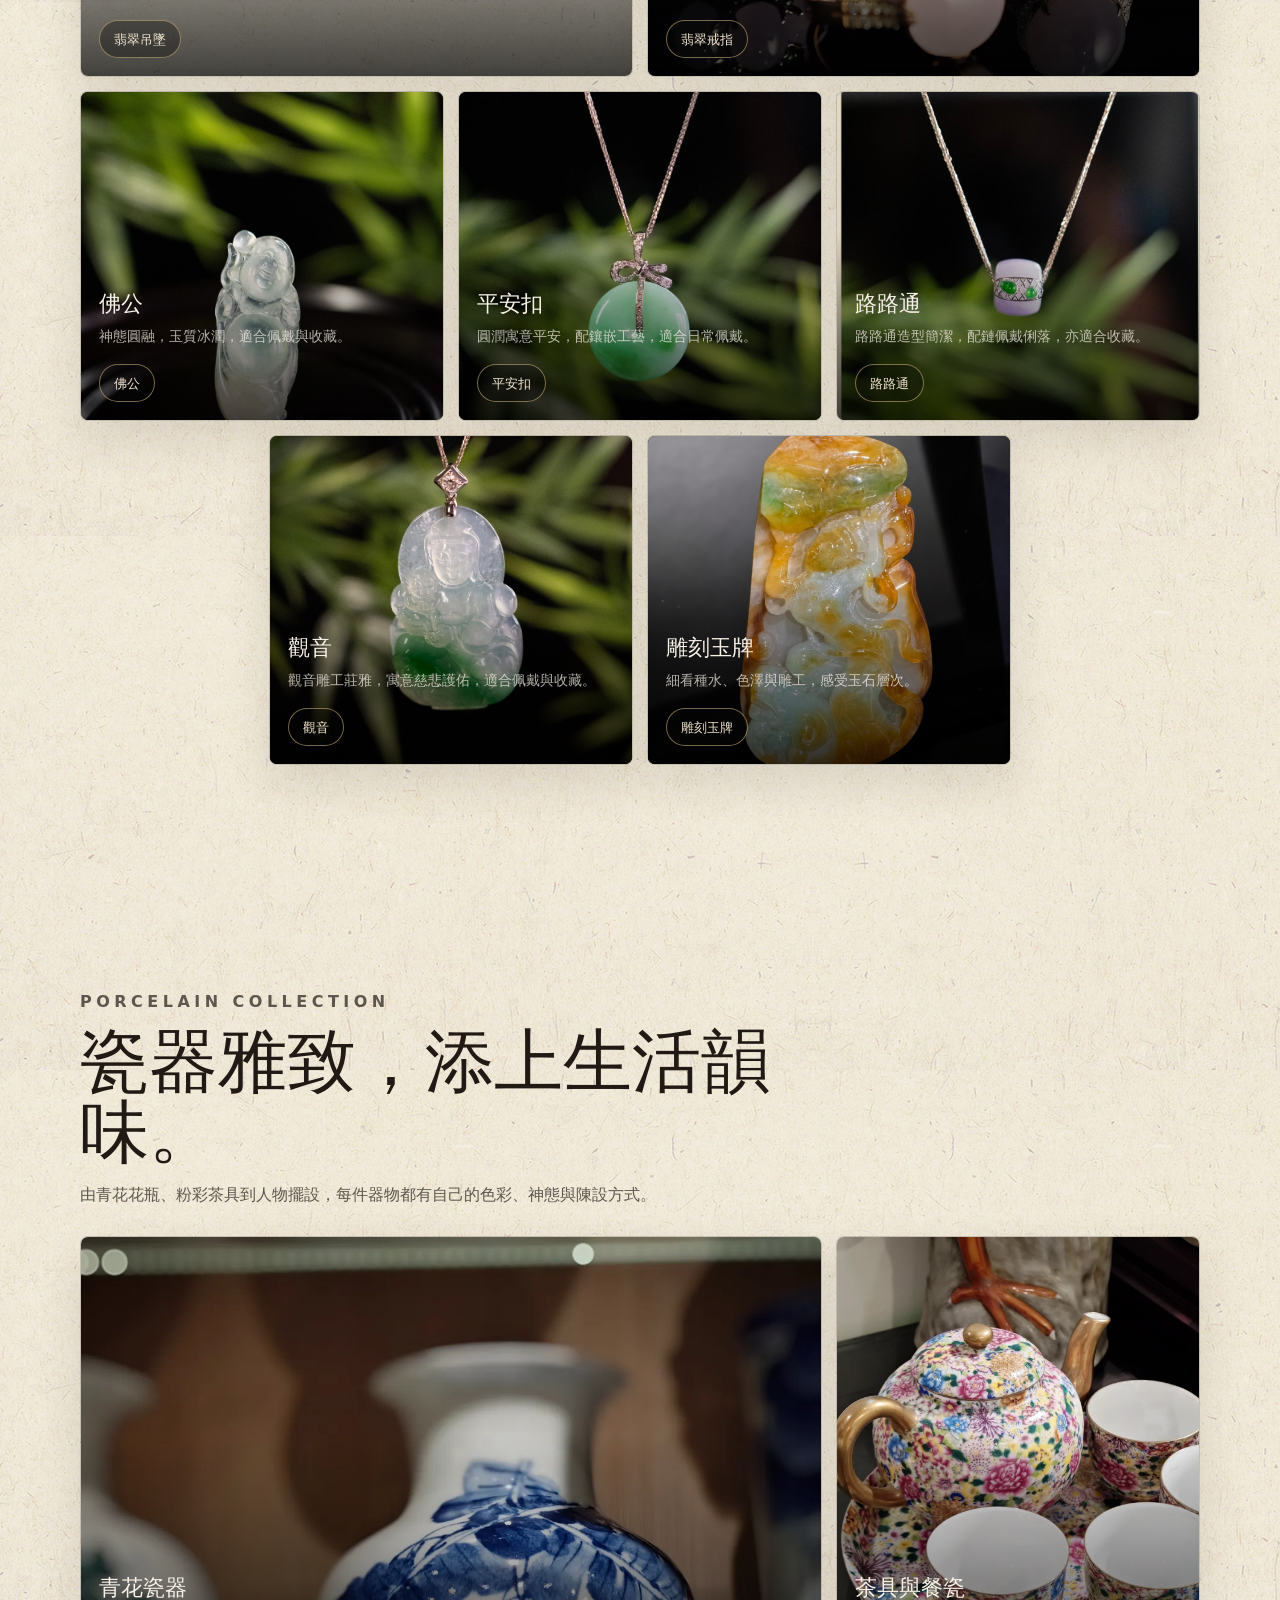
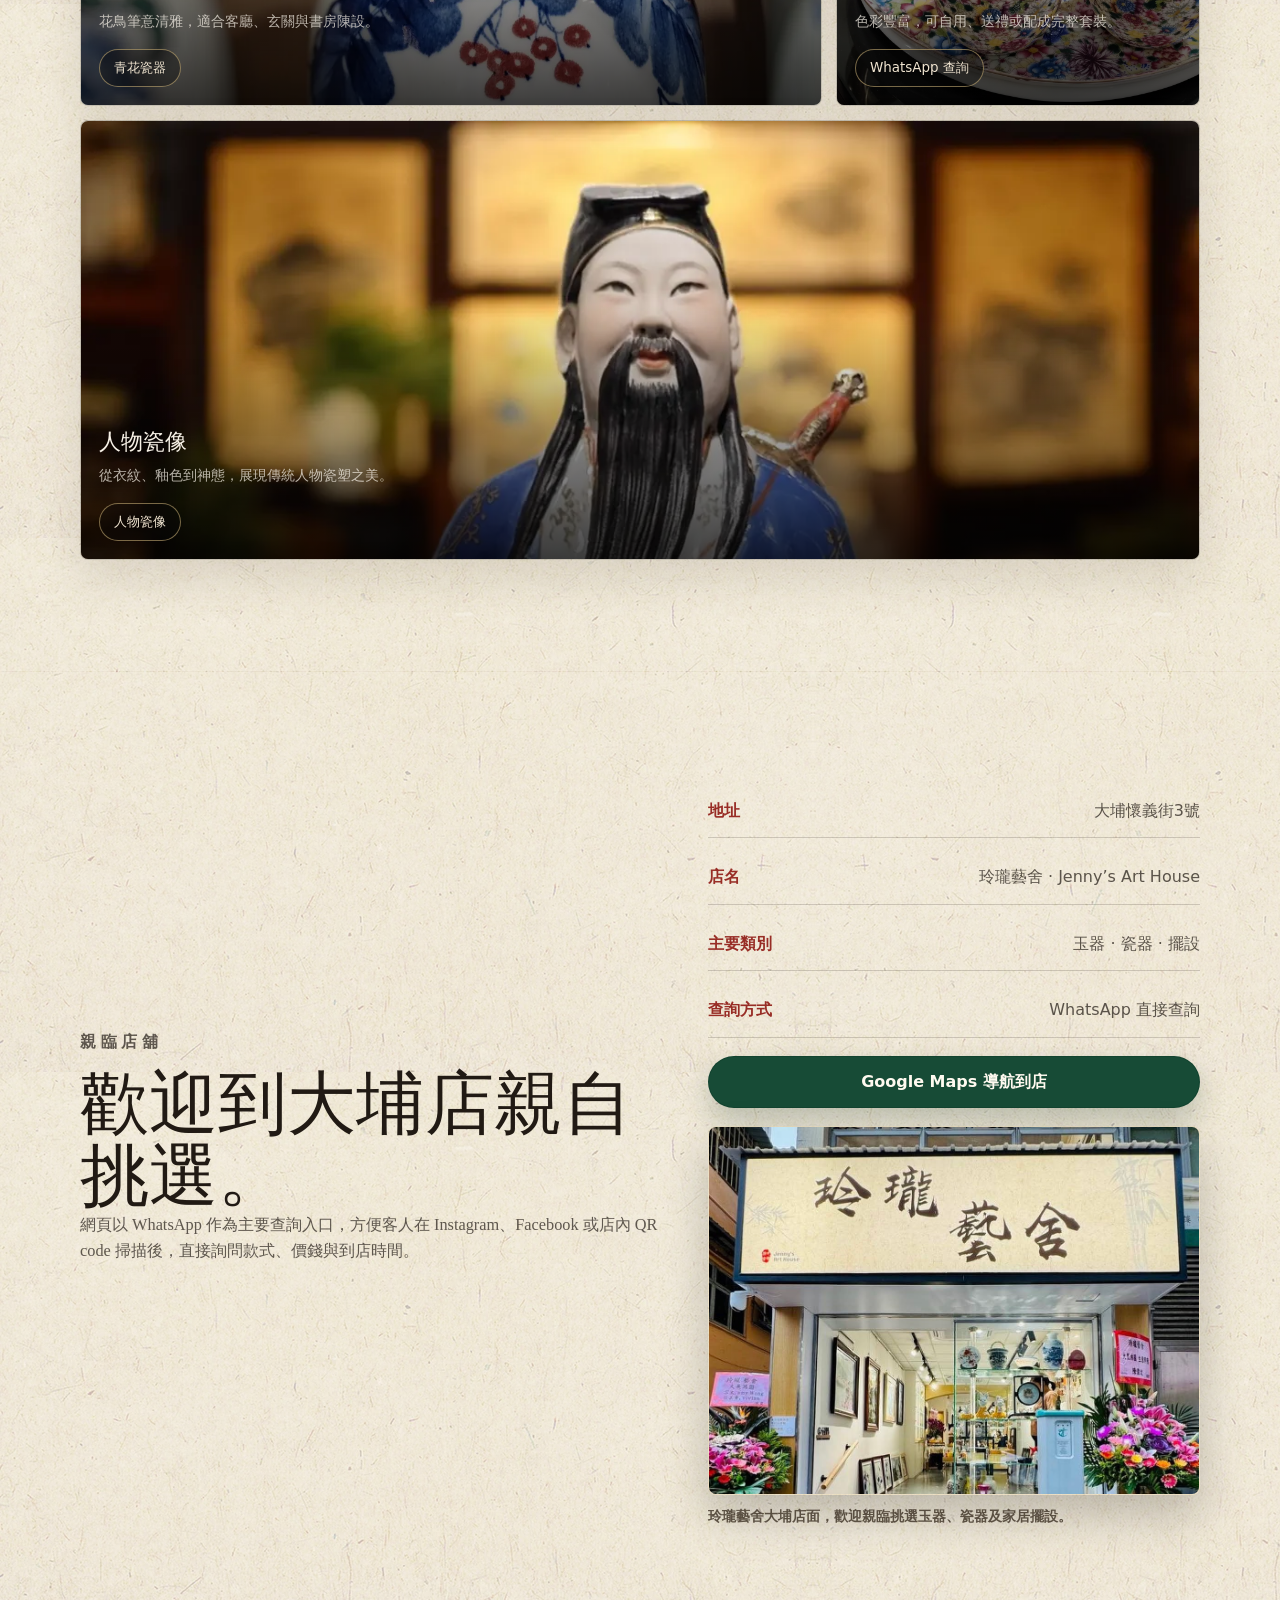
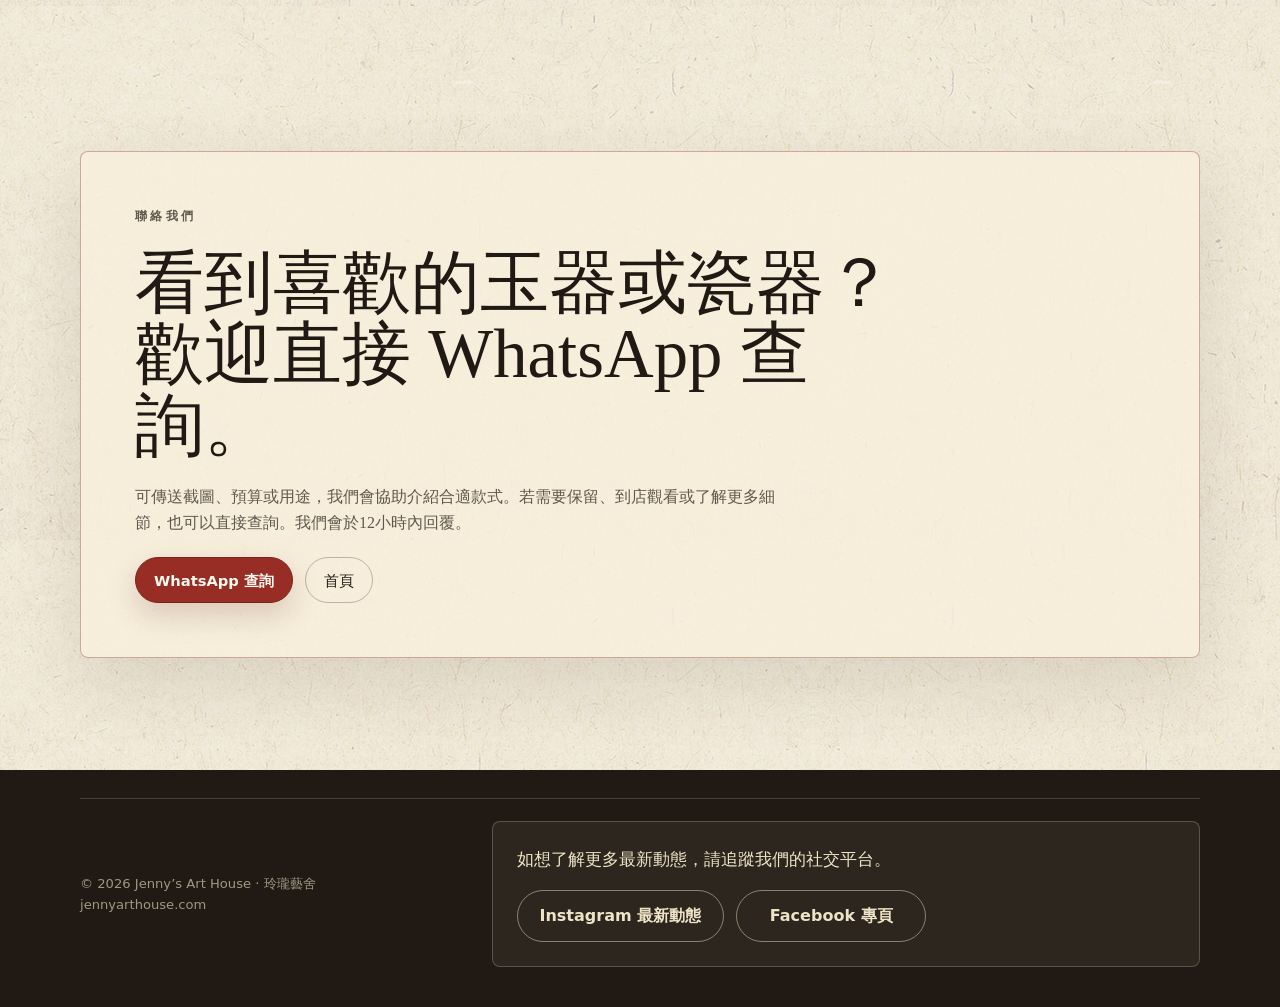
==== commit 9619892e: "Arrange homepage categories in 2-3-2 layout" ====
--- a/index.html
+++ b/index.html
@@ -1353,12 +1353,10 @@
 
     @media (min-width: 1100px) {
       .gallery.jade-grid {
-        grid-template-columns: repeat(8, minmax(0, 1fr));
+        grid-template-columns: repeat(6, minmax(0, 1fr));
       }
 
       .jade-grid .gallery-card,
-      .jade-grid .gallery-card:first-child,
-      .jade-grid .gallery-card:nth-child(2),
       .jade-grid .gallery-card.carved-card {
         grid-column: span 2;
         justify-self: stretch;
@@ -1366,16 +1364,18 @@
         min-height: 330px;
       }
 
-      .jade-grid .gallery-card:nth-child(5) {
+      .jade-grid .gallery-card:first-child,
+      .jade-grid .gallery-card:nth-child(2) {
+        grid-column: span 3;
+        min-height: 420px;
+      }
+
+      .jade-grid .gallery-card:nth-child(6) {
         grid-column: 2 / span 2;
       }
 
-      .jade-grid .gallery-card:nth-child(6) {
+      .jade-grid .gallery-card:nth-child(7) {
         grid-column: 4 / span 2;
-      }
-
-      .jade-grid .gallery-card:nth-child(7) {
-        grid-column: 6 / span 2;
       }
     }
 </style>
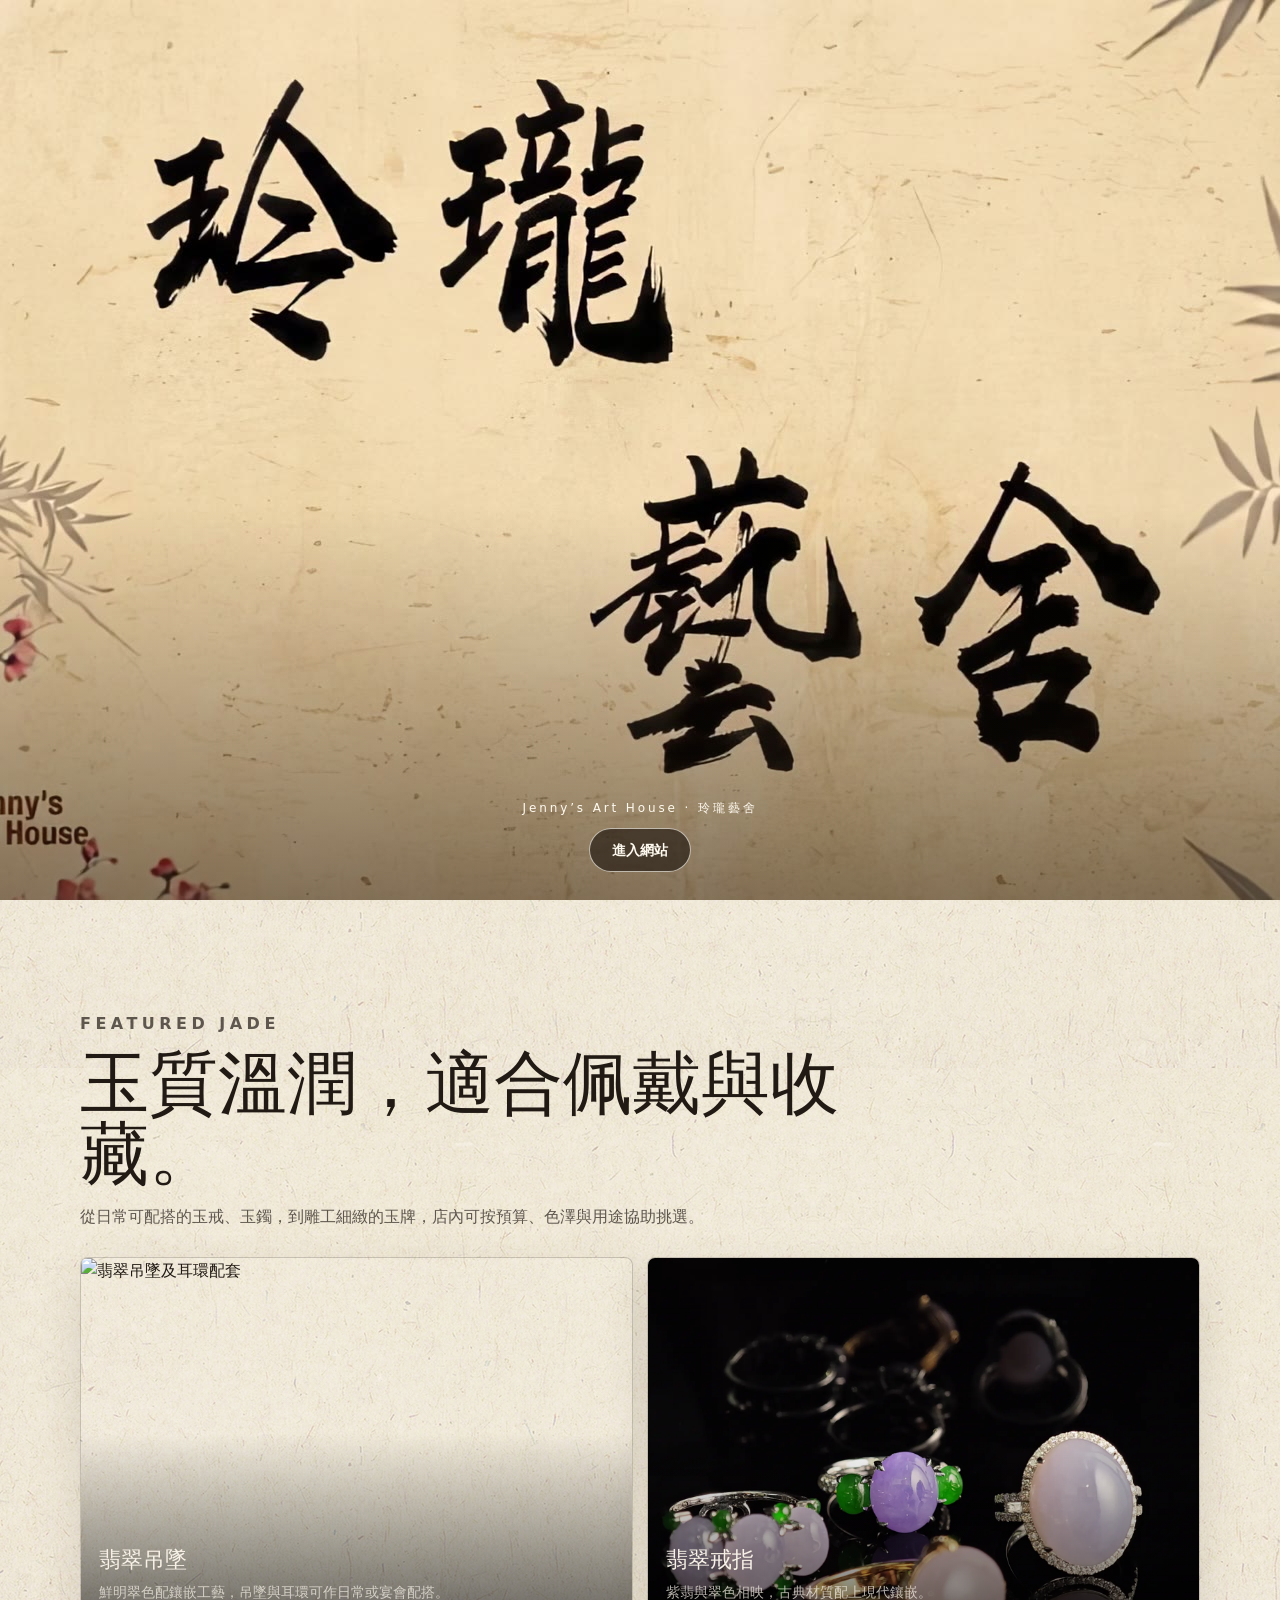
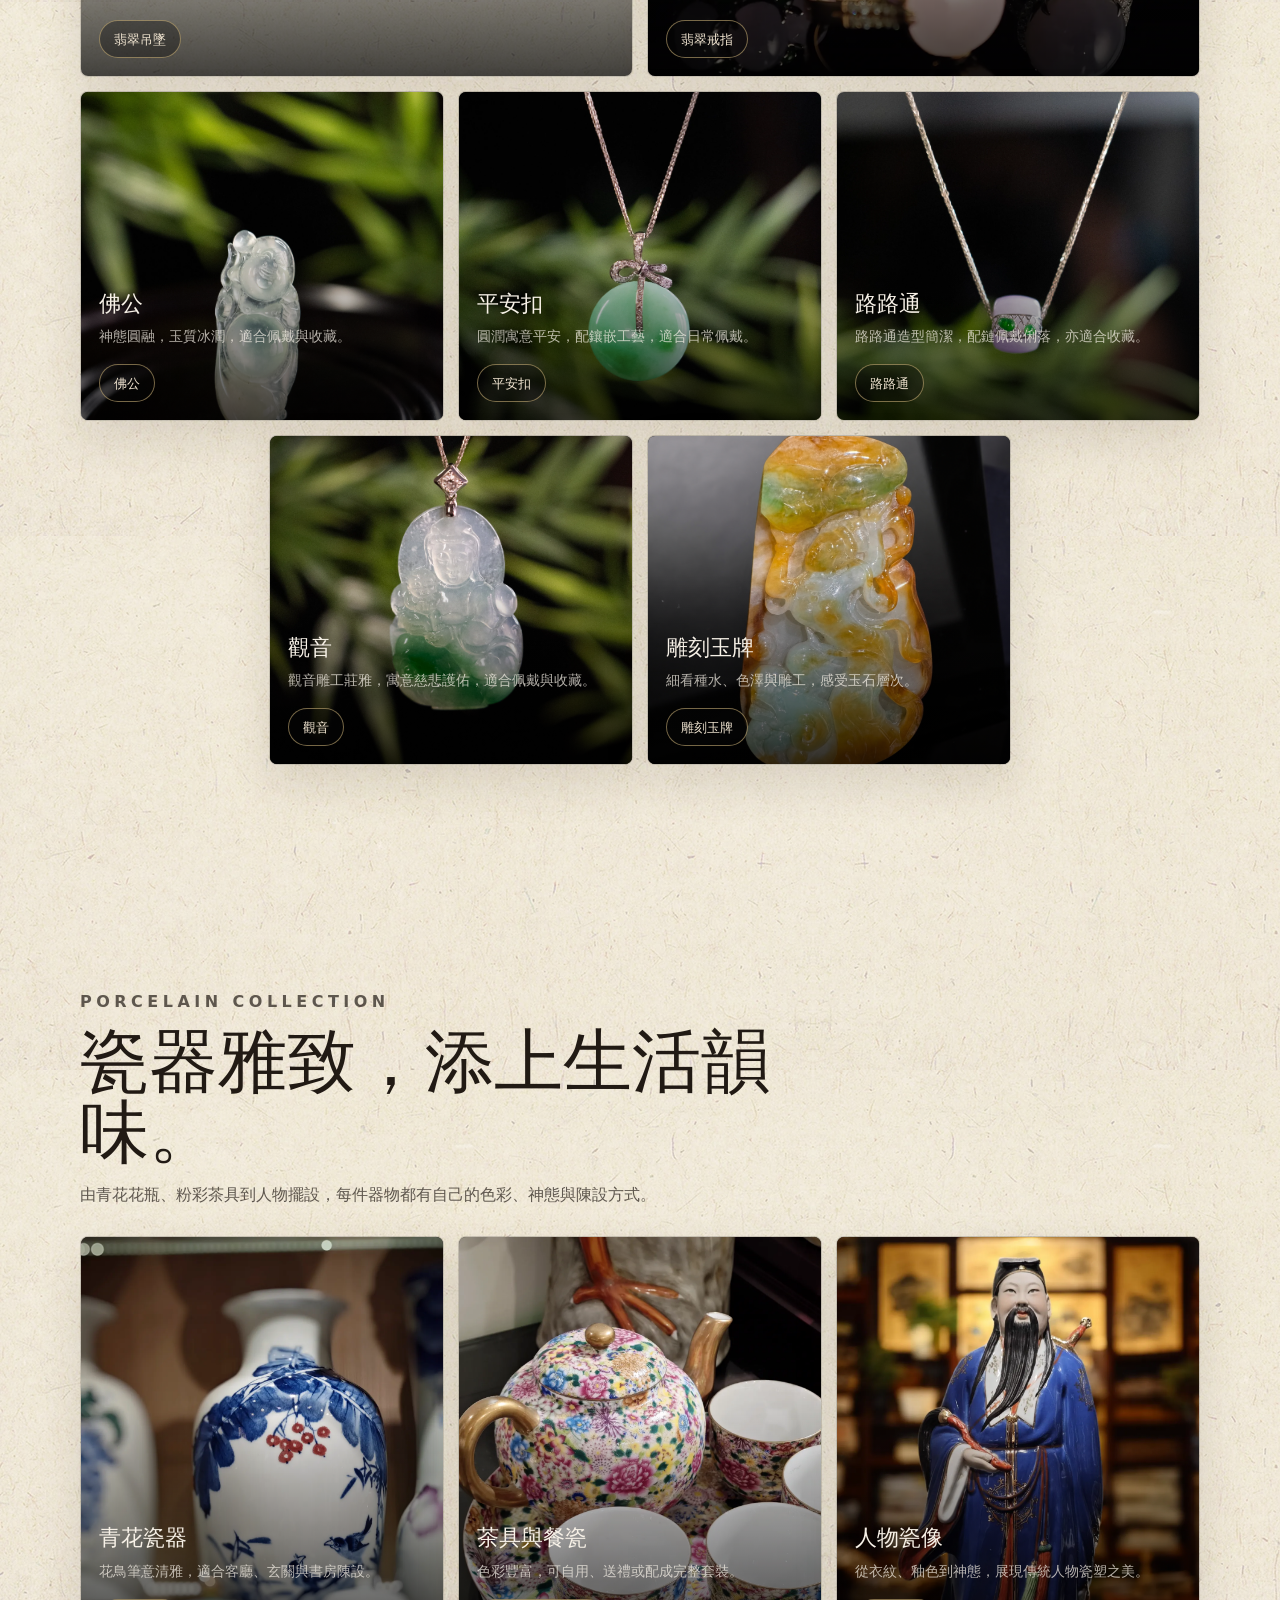
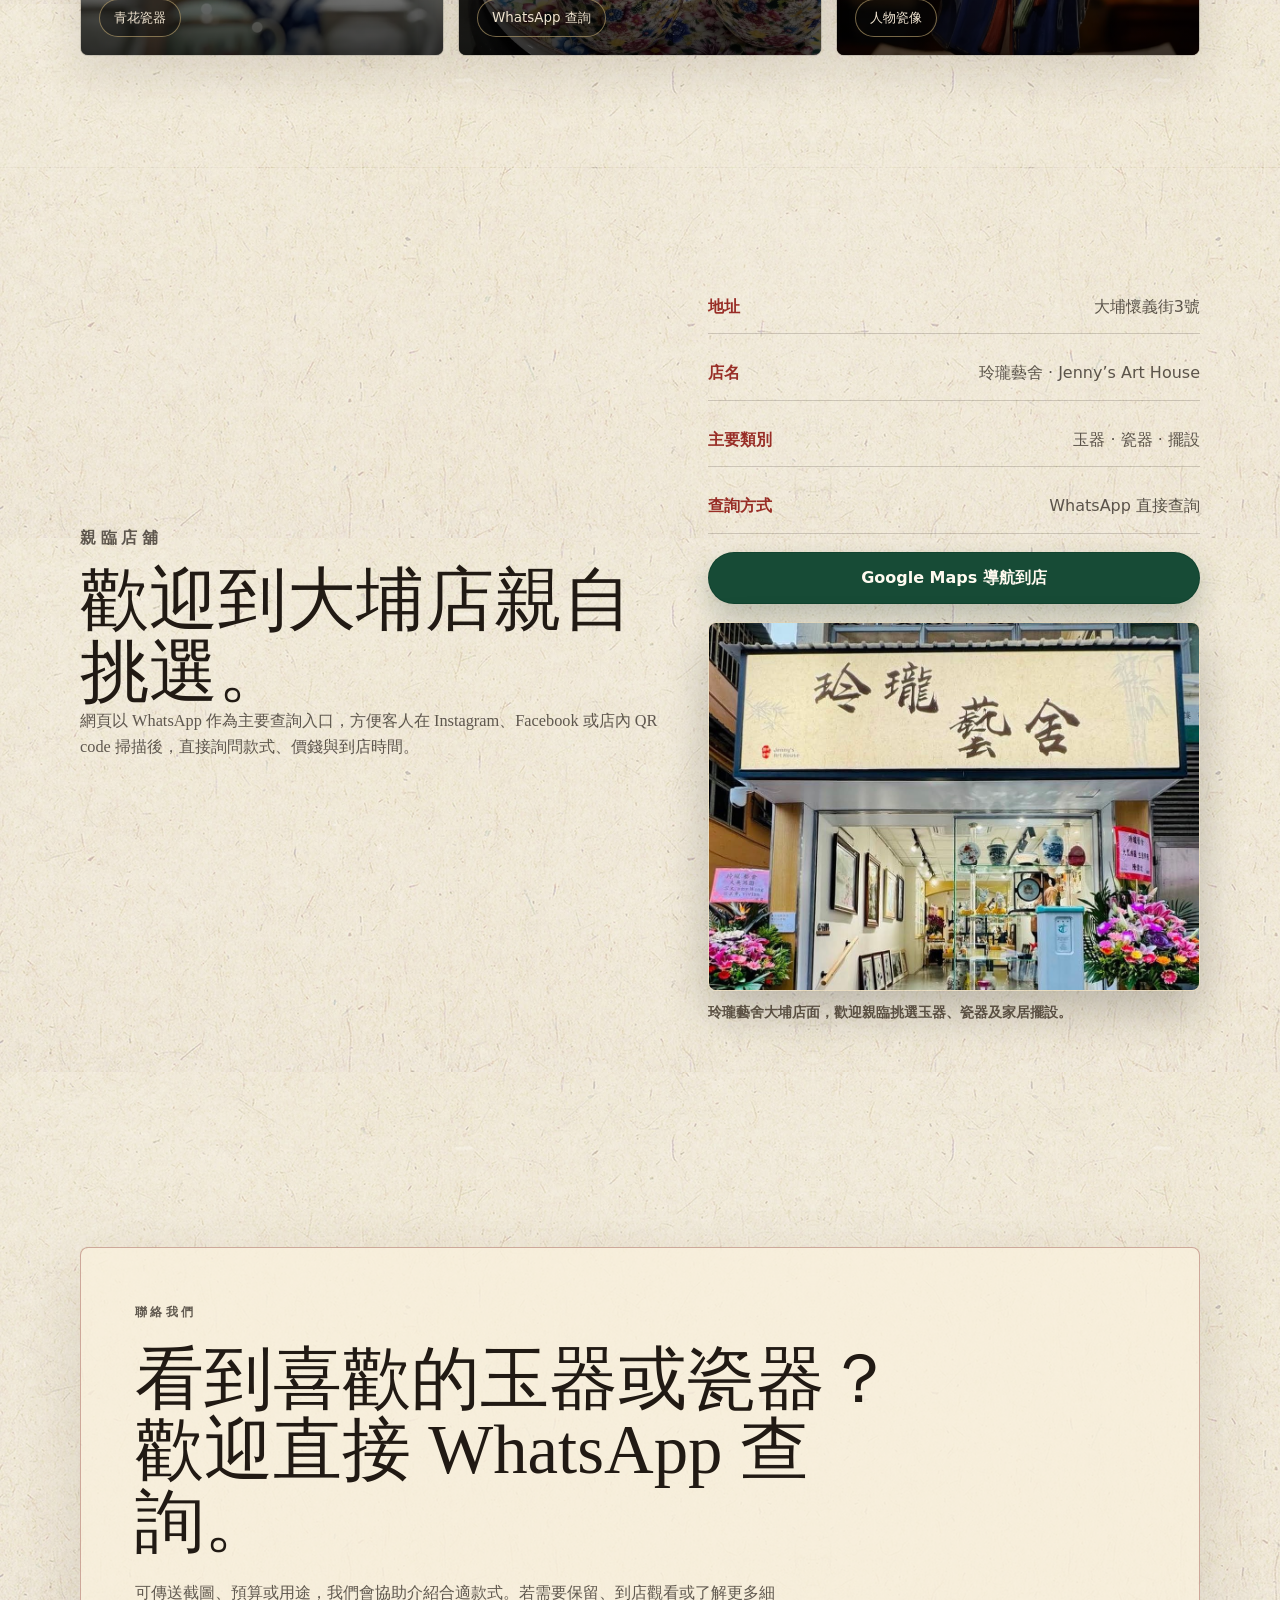
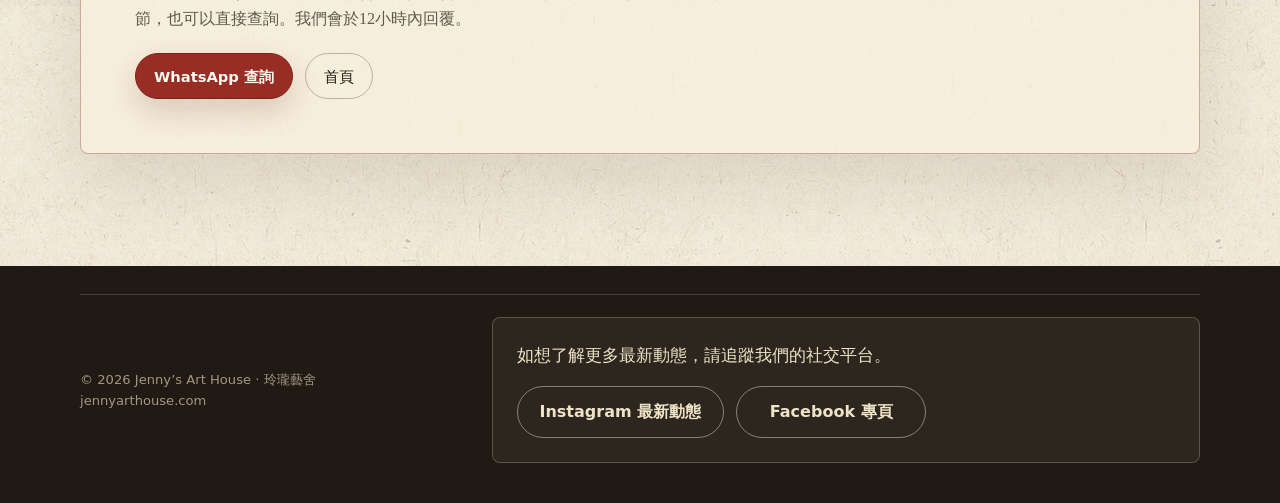
==== commit 760f5470: "Fix homepage category image framing" ====
--- a/index.html
+++ b/index.html
@@ -984,6 +984,48 @@
       object-position: center 58%;
     }
 
+    .gallery-visual.lulutong-entry img {
+      object-position: center 44%;
+    }
+
+    .porcelain-grid .gallery-visual {
+      isolation: isolate;
+      overflow: hidden;
+      background: #18120e;
+    }
+
+    .porcelain-grid .gallery-visual::before {
+      content: "";
+      position: absolute;
+      inset: -18px;
+      z-index: 0;
+      background-position: center;
+      background-size: cover;
+      filter: blur(12px);
+      opacity: .48;
+      transform: scale(1.08);
+    }
+
+    .porcelain-grid .porcelain-vase-entry::before {
+      background-image: url("assets/blue-white-porcelain-vase.webp");
+    }
+
+    .porcelain-grid .porcelain-tea-entry::before {
+      background-image: url("assets/floral-porcelain-tea-set.webp");
+    }
+
+    .porcelain-grid .porcelain-figure-entry::before {
+      background-image: url("assets/porcelain-figure-blue.webp");
+    }
+
+    .porcelain-grid .gallery-visual img {
+      position: relative;
+      z-index: 1;
+      object-fit: contain;
+      object-position: center;
+      filter: drop-shadow(0 16px 28px rgba(0, 0, 0, .24));
+    }
+
     .gallery-visual.buddha-entry img {
       object-fit: contain;
       object-position: center center;
@@ -1017,9 +1059,36 @@
     }
 
     @media (min-width: 760px) {
+      .gallery.porcelain-grid {
+        grid-template-columns: repeat(2, minmax(0, 1fr));
+      }
+
+      .gallery.porcelain-grid .gallery-card,
+      .gallery.porcelain-grid .gallery-card:first-child,
       .gallery.porcelain-grid .gallery-card:last-child {
-        grid-column: span 3;
-        min-height: 440px;
+        grid-column: span 1;
+        min-height: 420px;
+      }
+
+      .gallery.porcelain-grid .gallery-card:last-child {
+        grid-column: 1 / -1;
+        justify-self: center;
+        width: calc((100% - 14px) / 2);
+      }
+    }
+
+    @media (min-width: 1100px) {
+      .gallery.porcelain-grid {
+        grid-template-columns: repeat(3, minmax(0, 1fr));
+      }
+
+      .gallery.porcelain-grid .gallery-card,
+      .gallery.porcelain-grid .gallery-card:first-child,
+      .gallery.porcelain-grid .gallery-card:last-child {
+        grid-column: span 1;
+        justify-self: stretch;
+        width: auto;
+        min-height: 420px;
       }
     }
 
@@ -1590,7 +1659,7 @@
             </div>
           </article>
           <article class="gallery-card">
-            <a class="gallery-visual" href="jade-lulutong.html" aria-label="瀏覽路路通玉器系列"><img src="assets/jade-lulutong-category-cover.jpg" alt="緬甸A玉路路通鑲18K系列封面" loading="lazy"></a>
+            <a class="gallery-visual lulutong-entry" href="jade-lulutong.html" aria-label="瀏覽路路通玉器系列"><img src="assets/jade-lulutong-18k-8800-front.webp" alt="緬甸A玉路路通鑲18K系列封面" loading="lazy"></a>
             <div class="gallery-copy">
               <h3>路路通</h3>
               <p>路路通造型簡潔，配鏈佩戴俐落，亦適合收藏。</p>
@@ -1626,7 +1695,7 @@
         </div>
         <div class="gallery porcelain-grid">
           <article class="gallery-card tall">
-            <a class="gallery-visual" href="blue-white-porcelain.html" aria-label="瀏覽青花瓷器系列"><img src="assets/blue-white-porcelain-vase.webp" alt="青花花鳥瓷瓶" loading="lazy"></a>
+            <a class="gallery-visual porcelain-vase-entry" href="blue-white-porcelain.html" aria-label="瀏覽青花瓷器系列"><img src="assets/blue-white-porcelain-vase.webp" alt="青花花鳥瓷瓶" loading="lazy"></a>
             <div class="gallery-copy">
               <h3>青花瓷器</h3>
               <p>花鳥筆意清雅，適合客廳、玄關與書房陳設。</p>
@@ -1634,7 +1703,7 @@
             </div>
           </article>
           <article class="gallery-card tall">
-            <div class="gallery-visual"><img src="assets/floral-porcelain-tea-set.webp" alt="百花彩瓷茶具套裝" loading="lazy"></div>
+            <div class="gallery-visual porcelain-tea-entry"><img src="assets/floral-porcelain-tea-set.webp" alt="百花彩瓷茶具套裝" loading="lazy"></div>
             <div class="gallery-copy">
               <h3>茶具與餐瓷</h3>
               <p>色彩豐富，可自用、送禮或配成完整套裝。</p>
@@ -1642,7 +1711,7 @@
             </div>
           </article>
           <article class="gallery-card figure-card">
-            <a class="gallery-visual" href="porcelain-figures.html" aria-label="瀏覽人物瓷像系列"><img src="assets/porcelain-figure-blue.webp" alt="藍袍傳統人物瓷像" loading="lazy"></a>
+            <a class="gallery-visual porcelain-figure-entry" href="porcelain-figures.html" aria-label="瀏覽人物瓷像系列"><img src="assets/porcelain-figure-blue.webp" alt="藍袍傳統人物瓷像" loading="lazy"></a>
             <div class="gallery-copy">
               <h3>人物瓷像</h3>
               <p>從衣紋、釉色到神態，展現傳統人物瓷塑之美。</p>
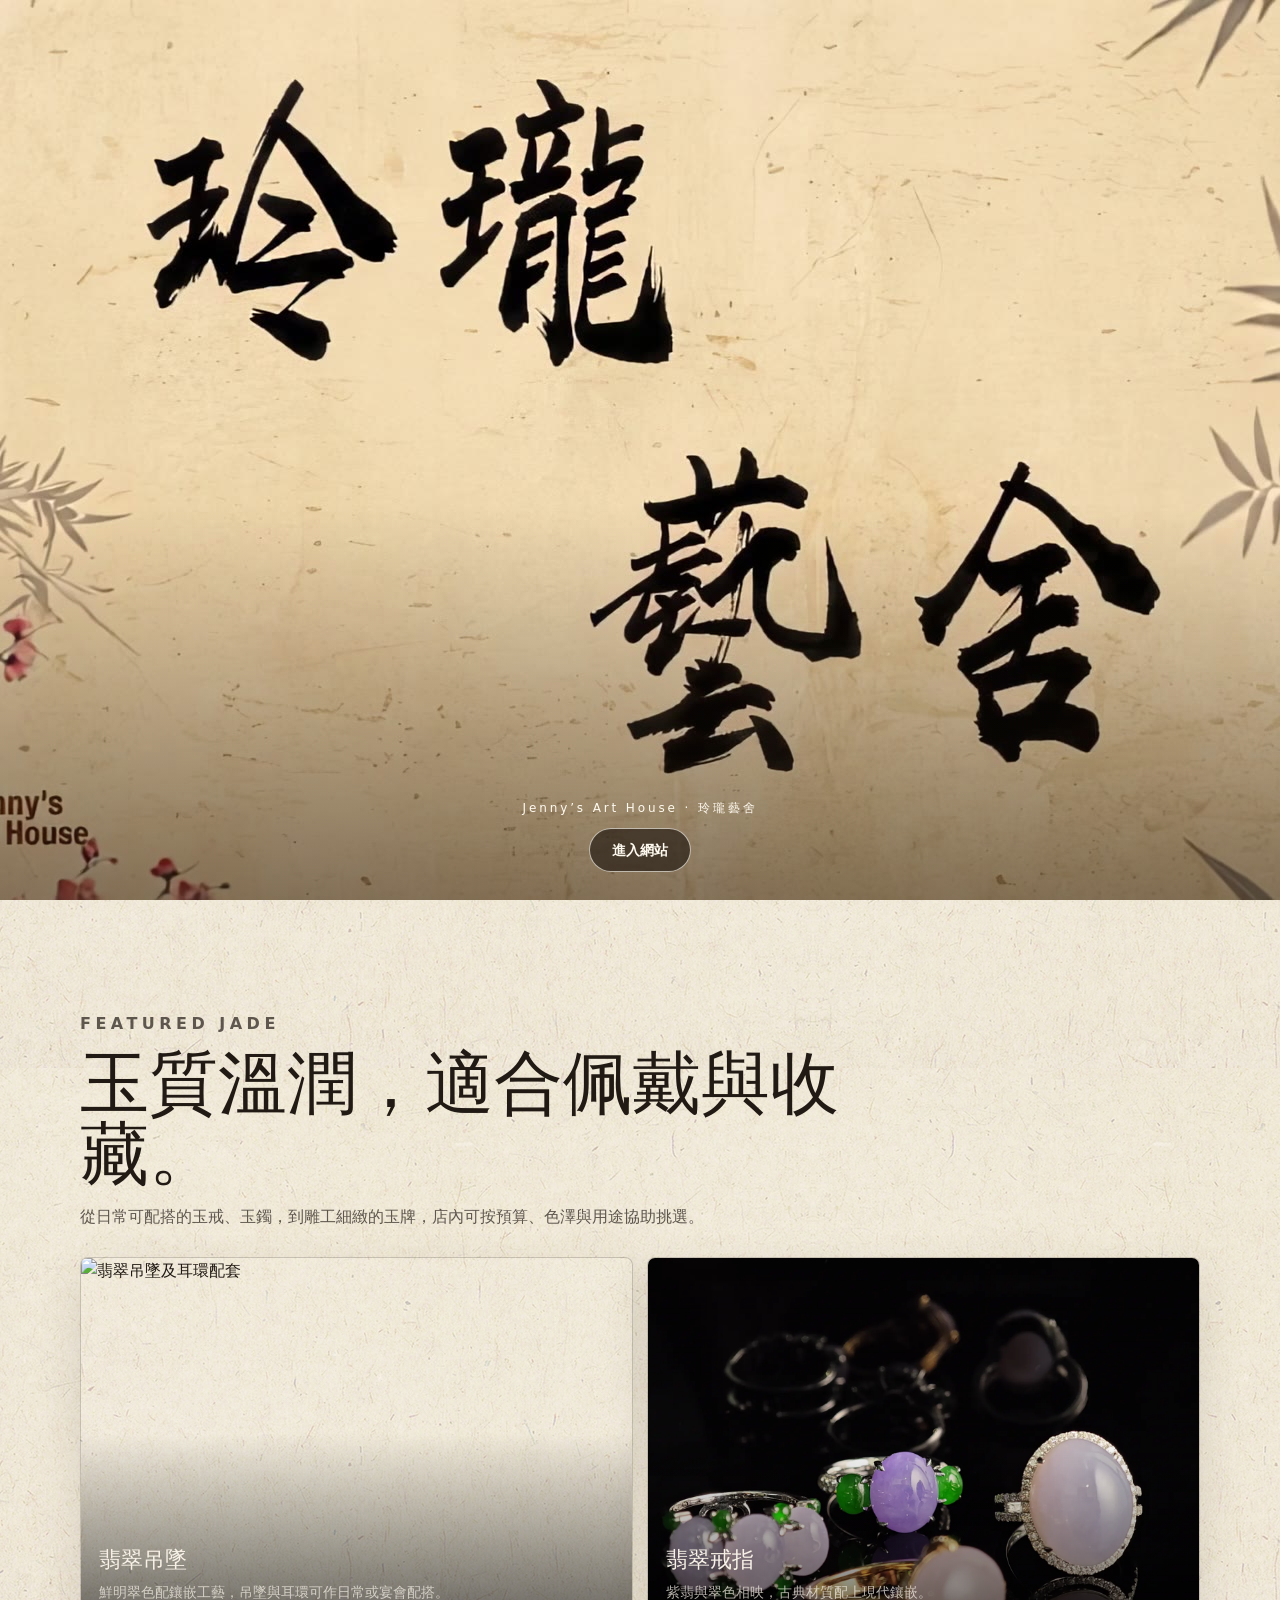
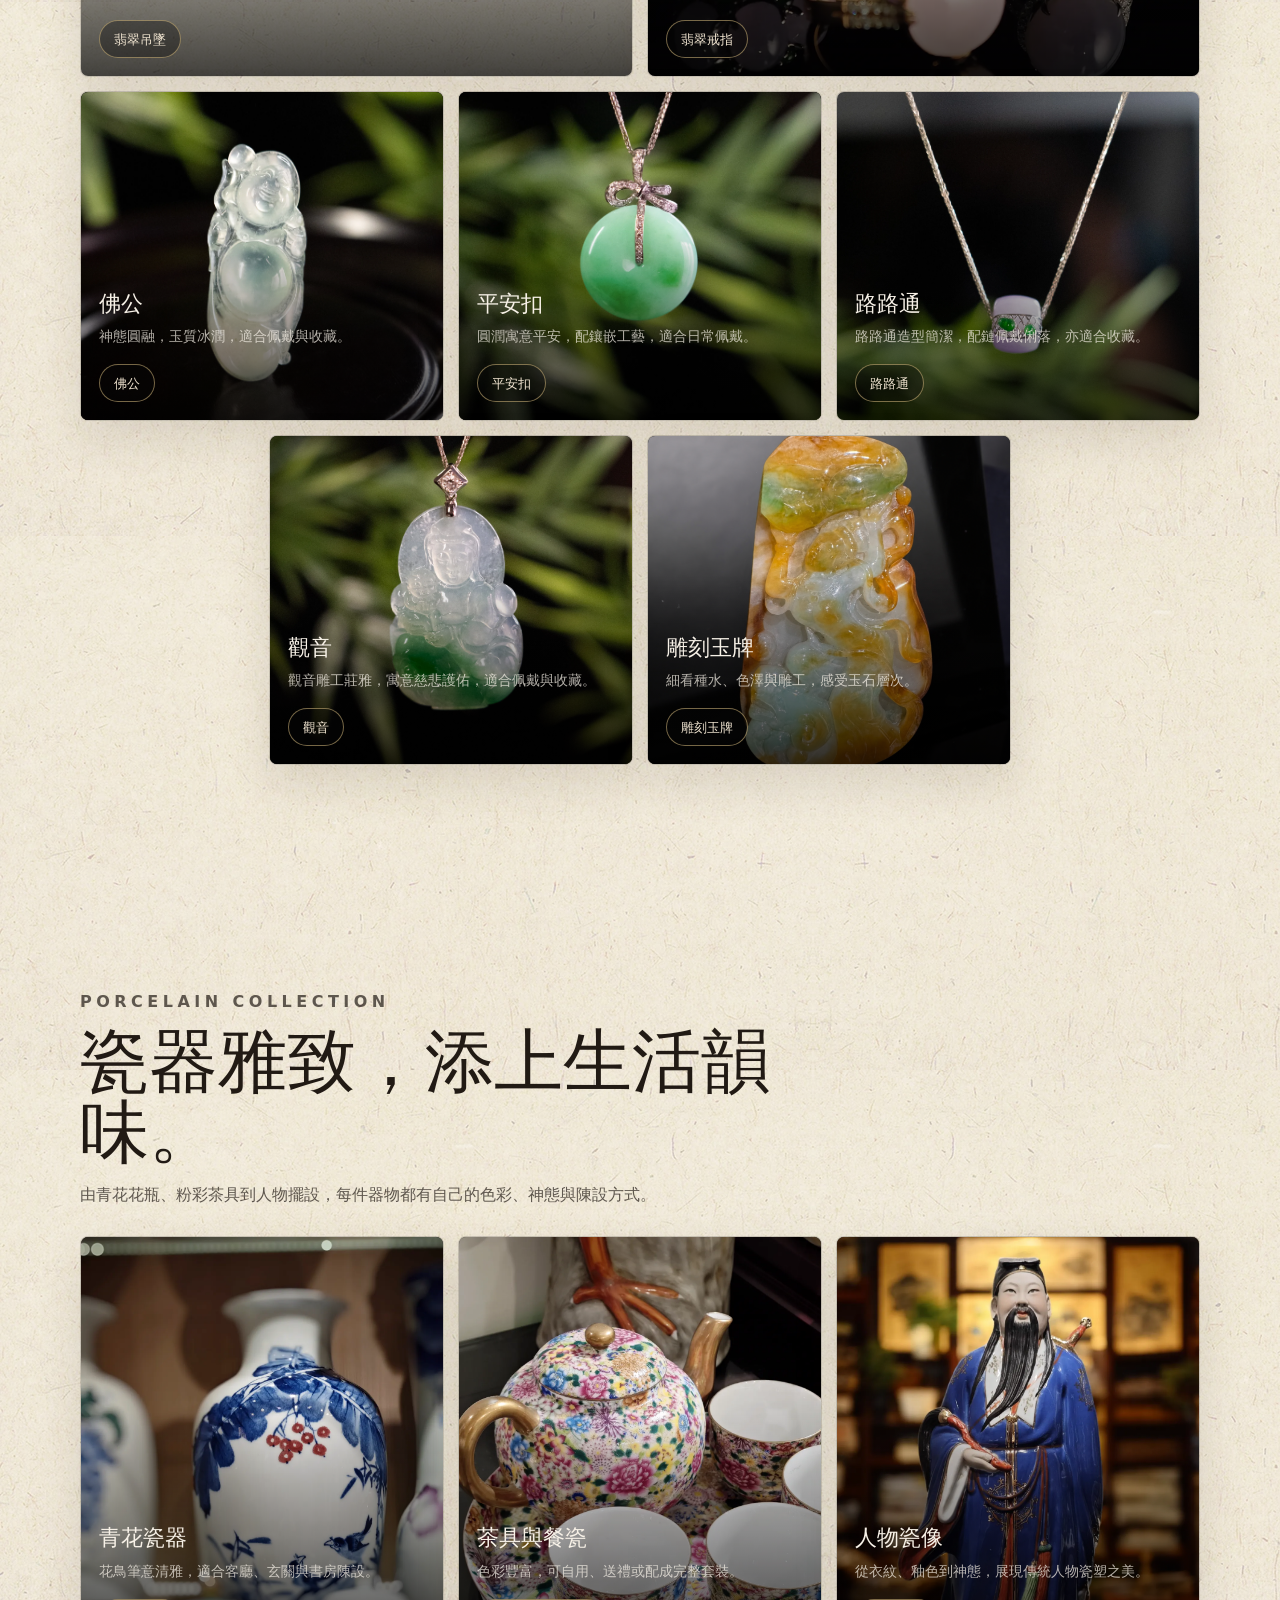
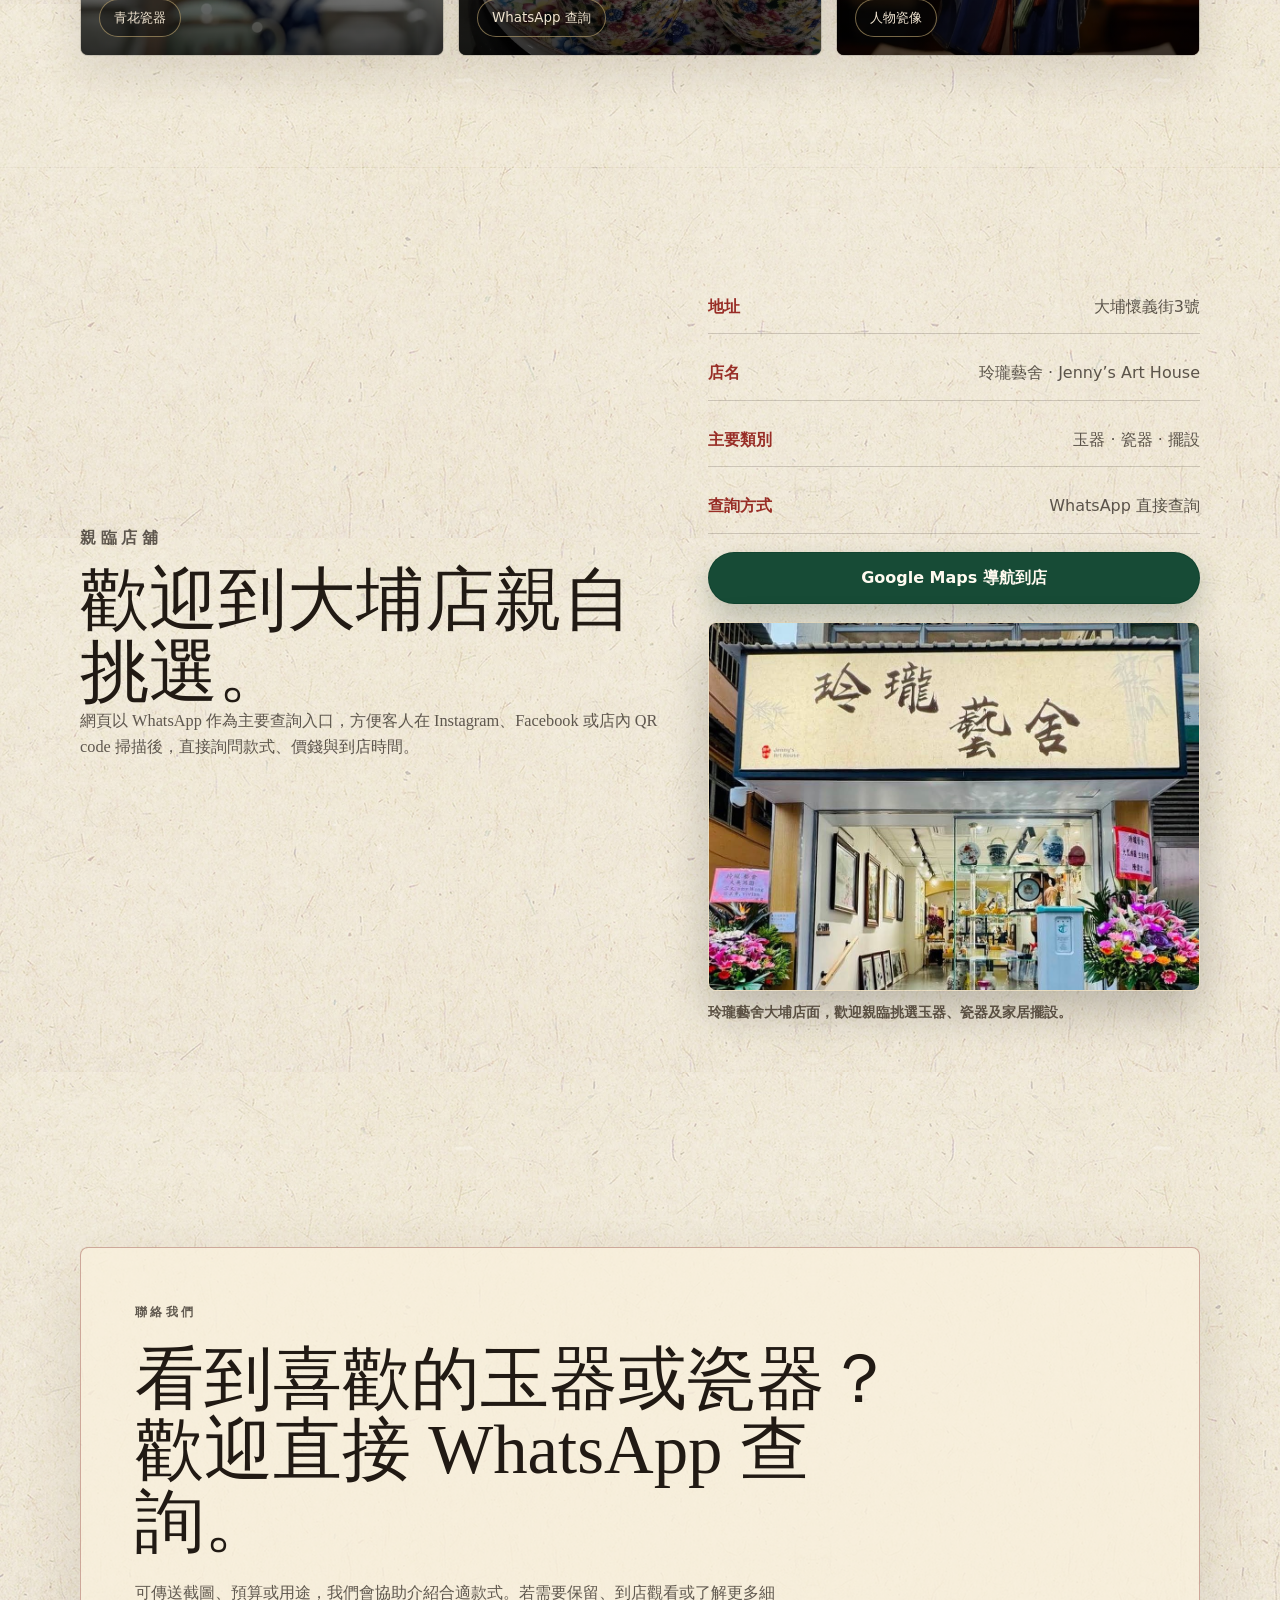
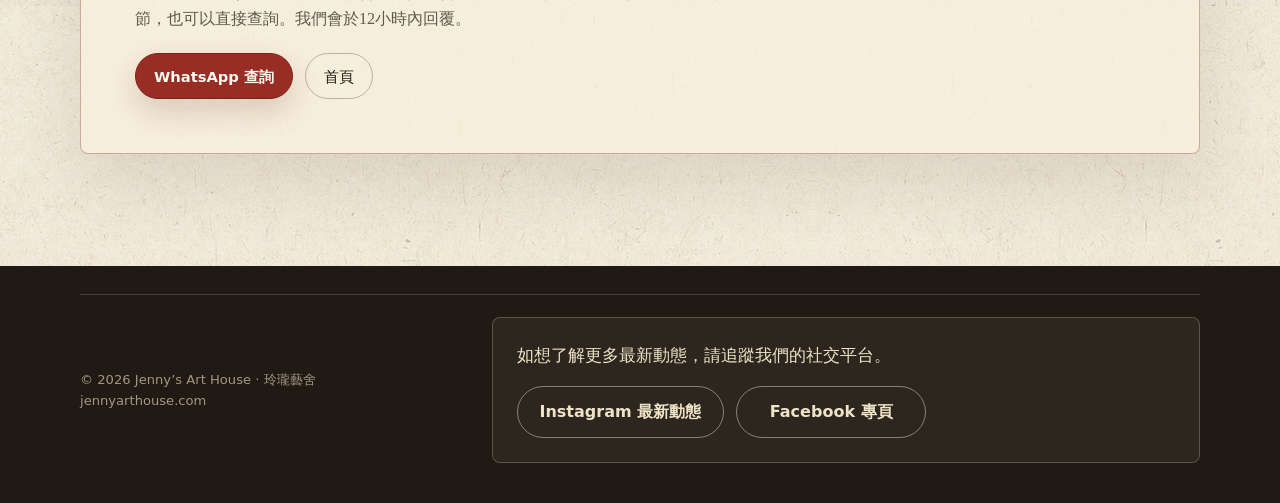
==== commit c24cbf0e: "Fill Buddha and peace buckle category cards" ====
--- a/index.html
+++ b/index.html
@@ -1380,6 +1380,23 @@
     .jade-grid .gallery-visual.carved-entry img {
       object-fit: cover;
       background: #050403;
+    }
+
+    /* These portrait originals include generous scenery around the jewellery.
+       Lock them to the card and crop in slightly so both tiles read as full. */
+    .jade-grid .gallery-visual.buddha-entry,
+    .jade-grid .gallery-visual.peace-entry {
+      overflow: hidden;
+      background: #050403;
+    }
+
+    .jade-grid .gallery-visual.buddha-entry img,
+    .jade-grid .gallery-visual.peace-entry img {
+      position: absolute;
+      inset: -8%;
+      width: 116%;
+      height: 116%;
+      max-width: none;
     }
 
     .jade-grid .gallery-visual.buddha-entry img {
